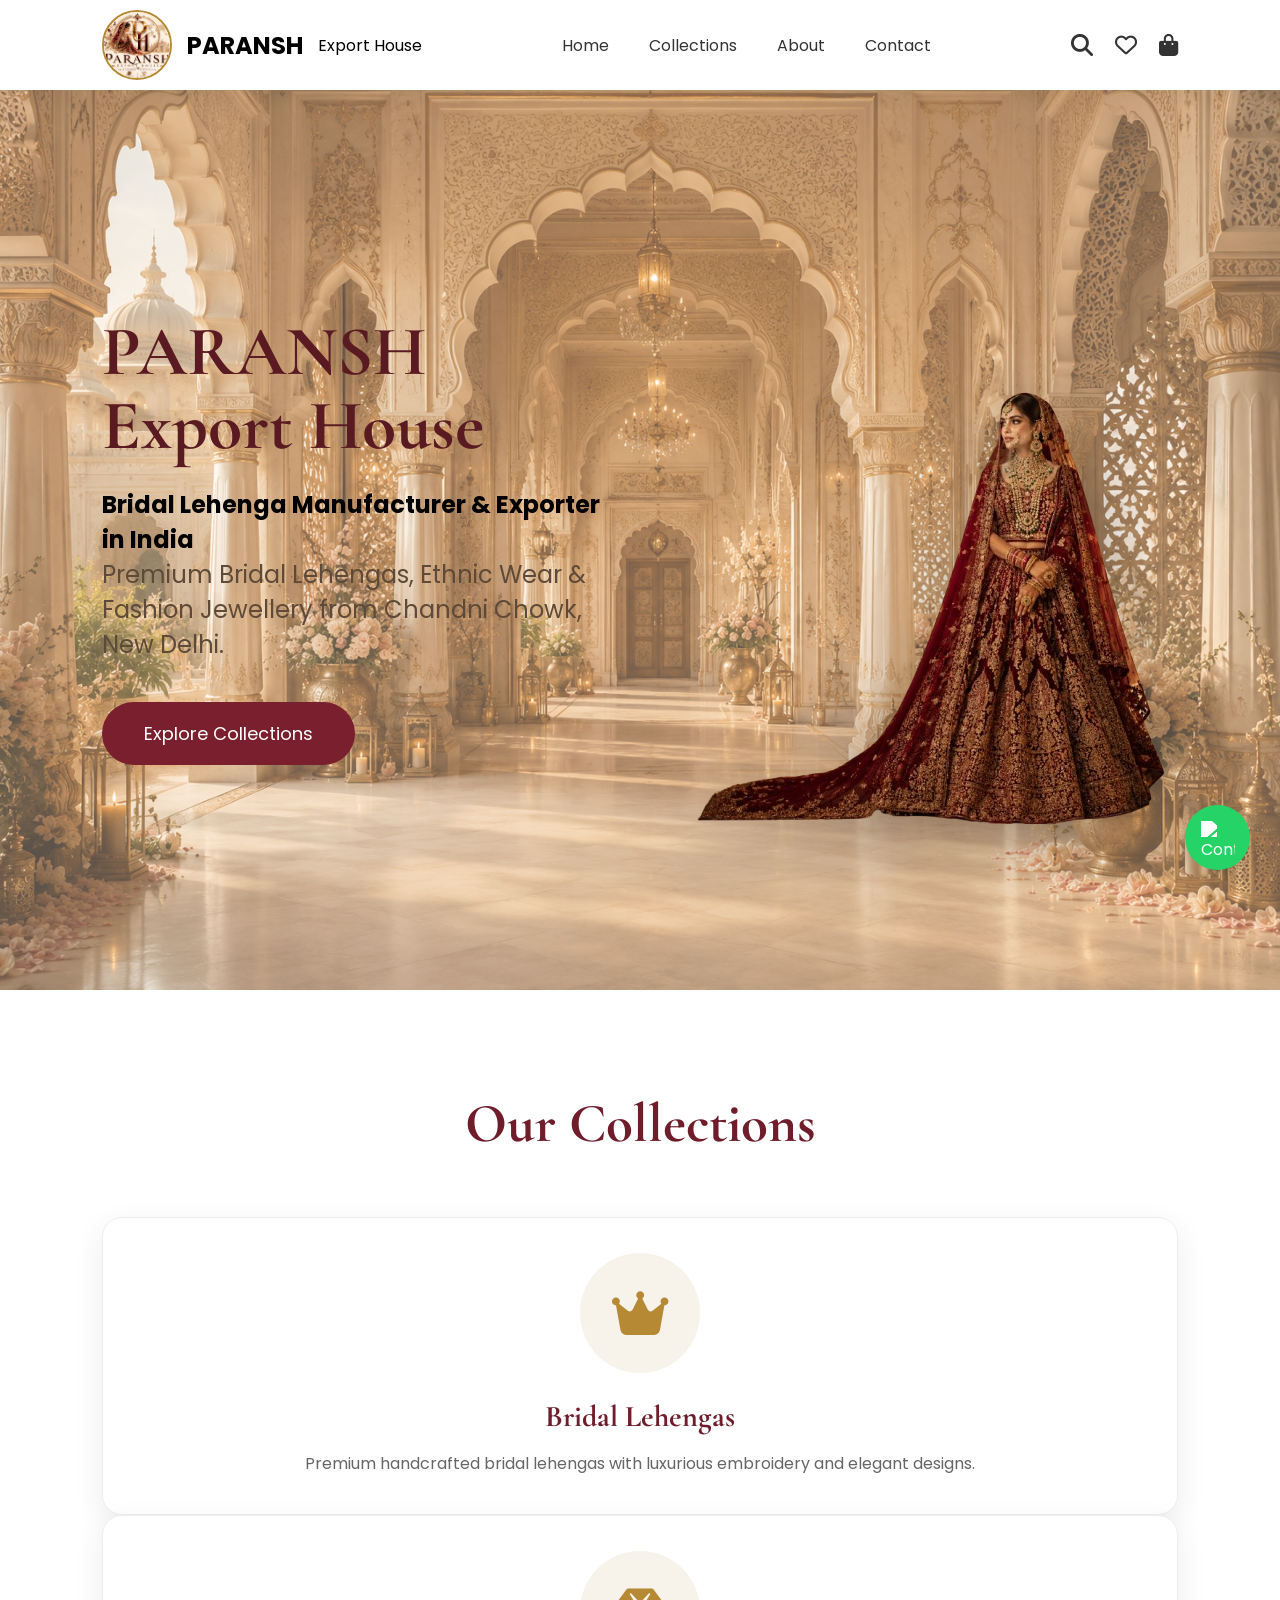
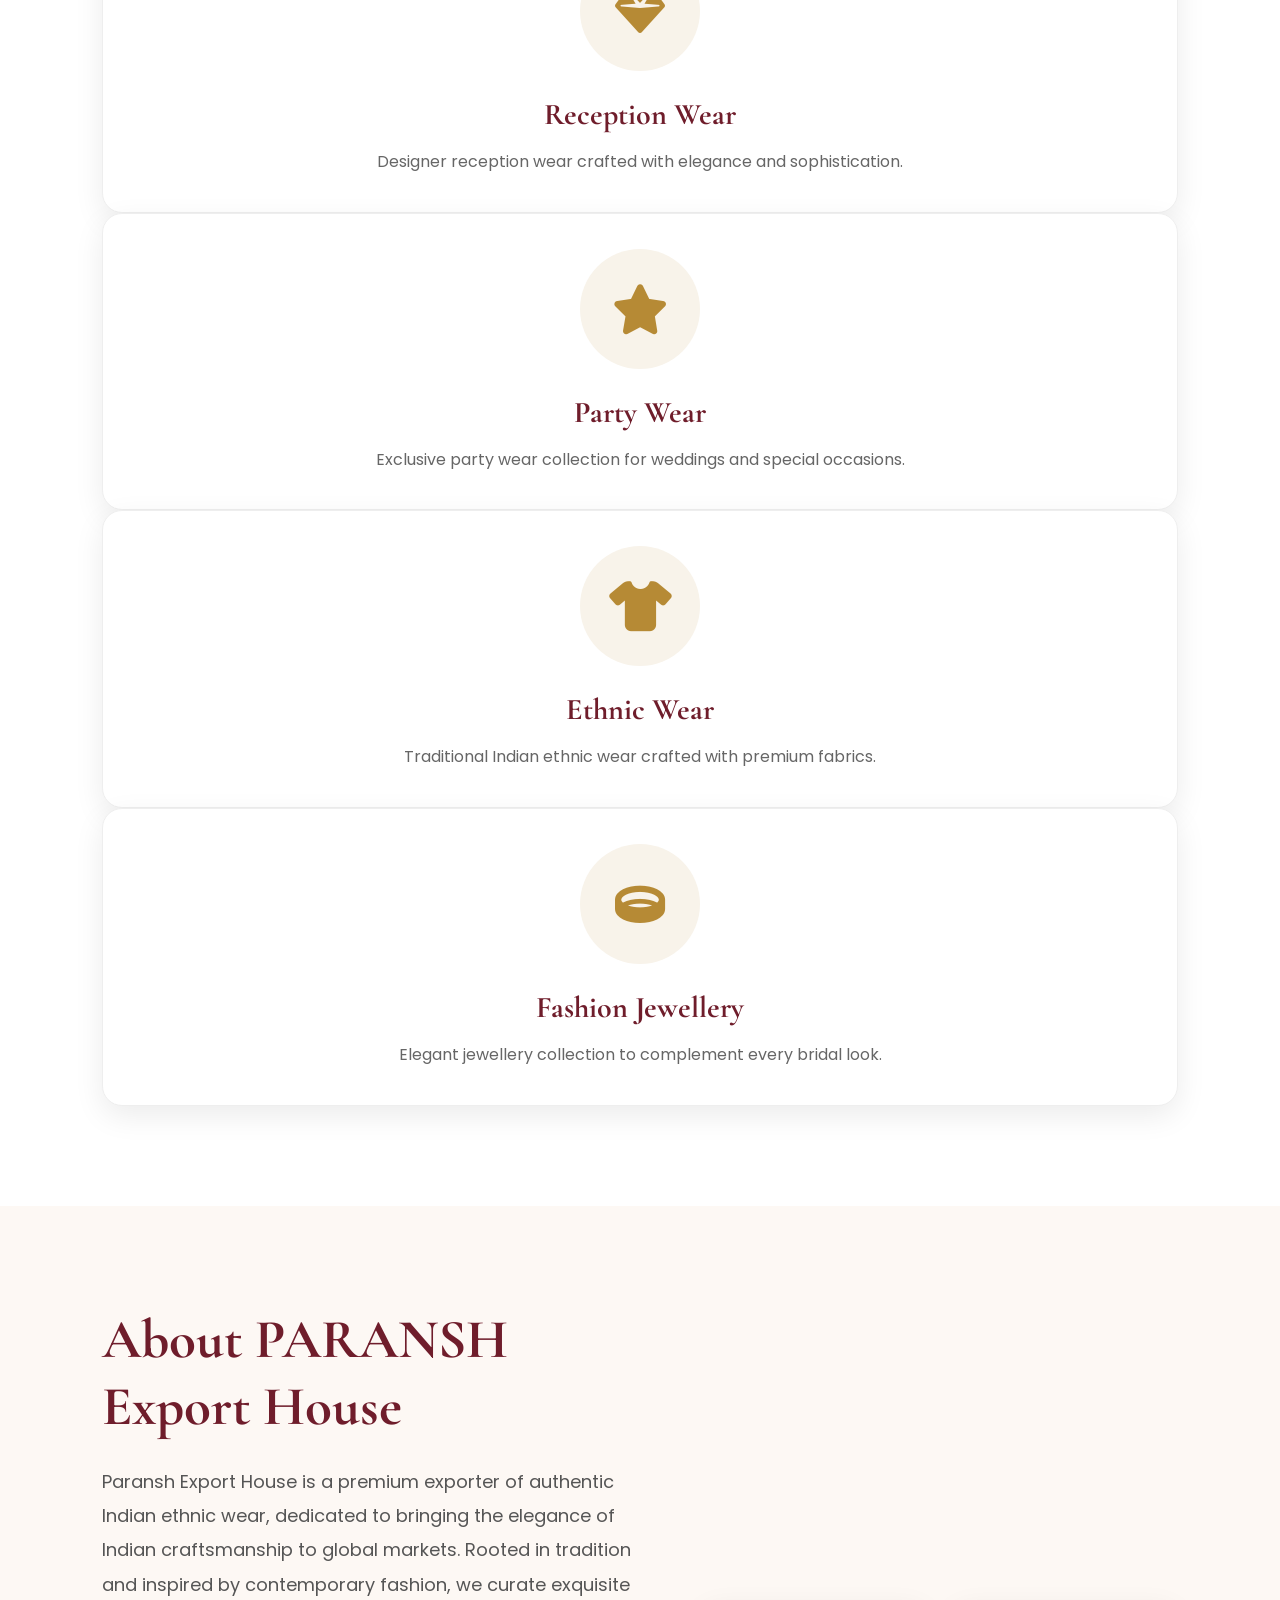
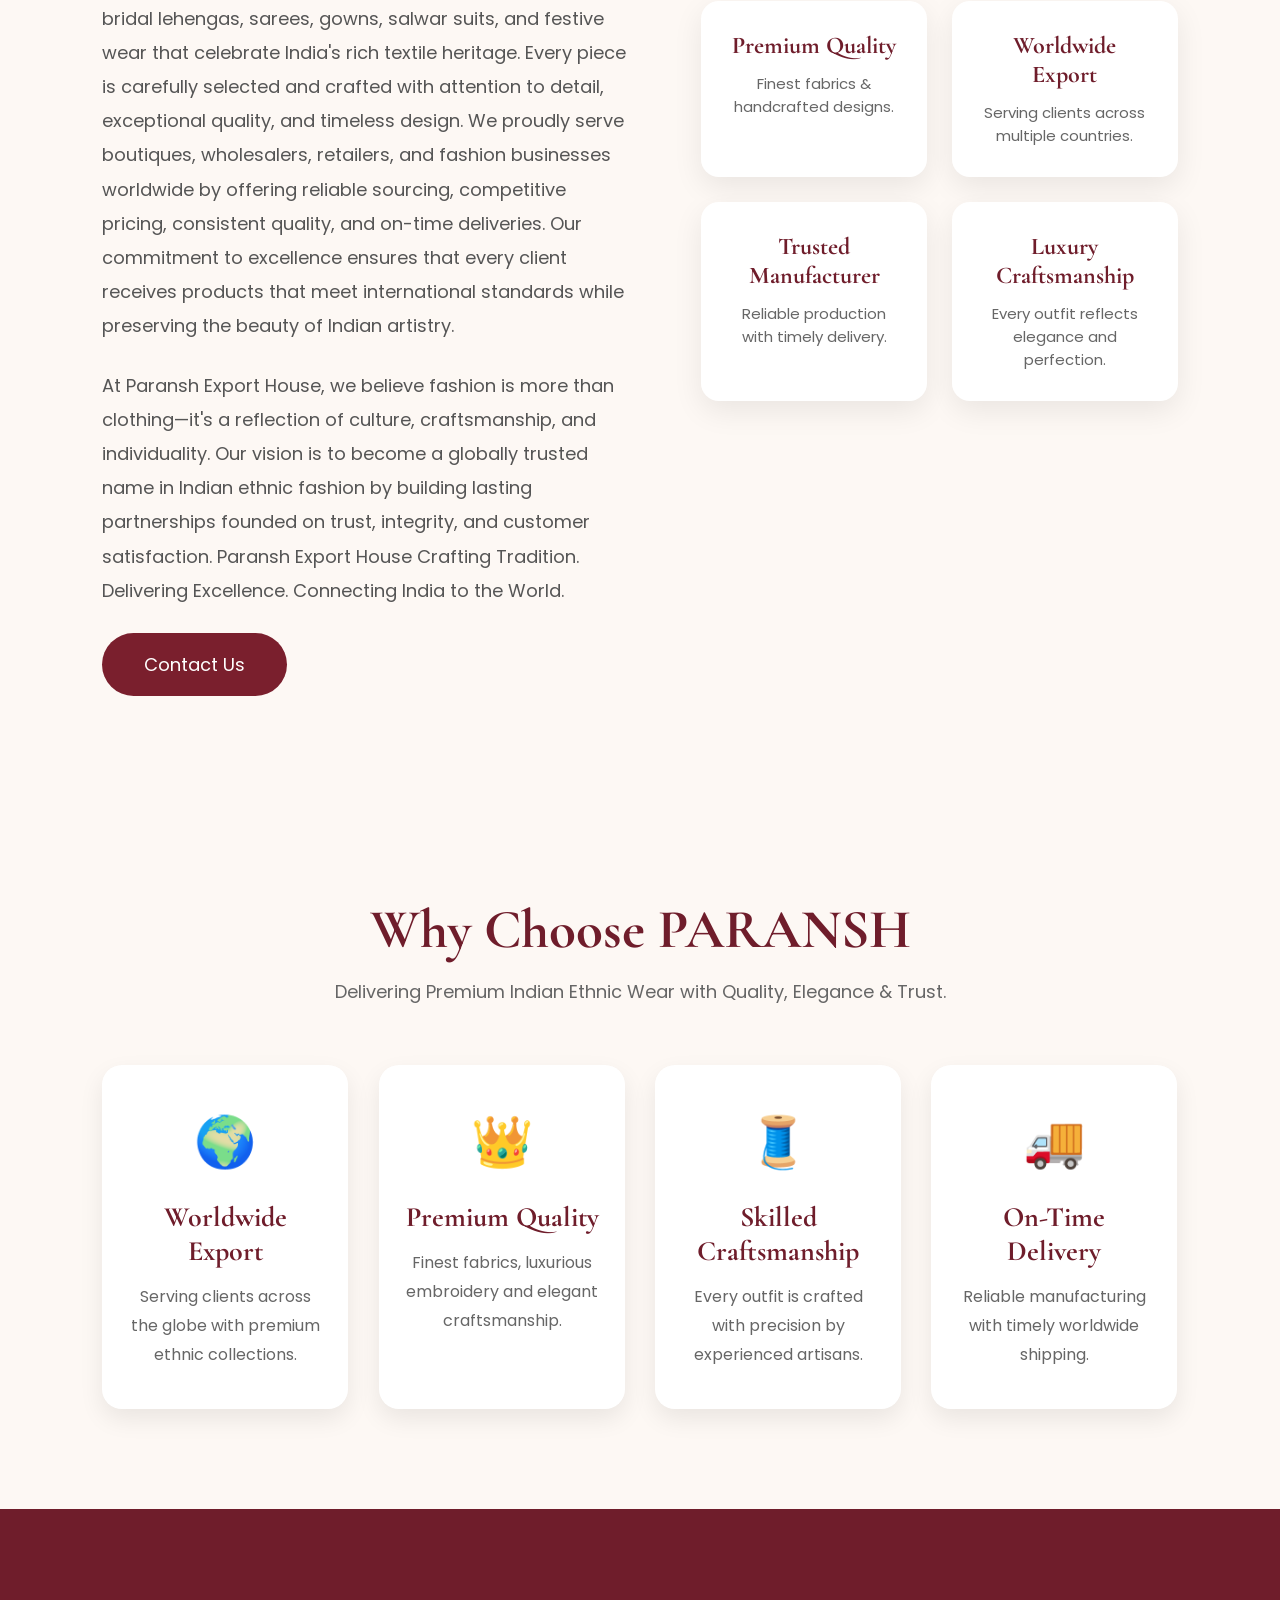
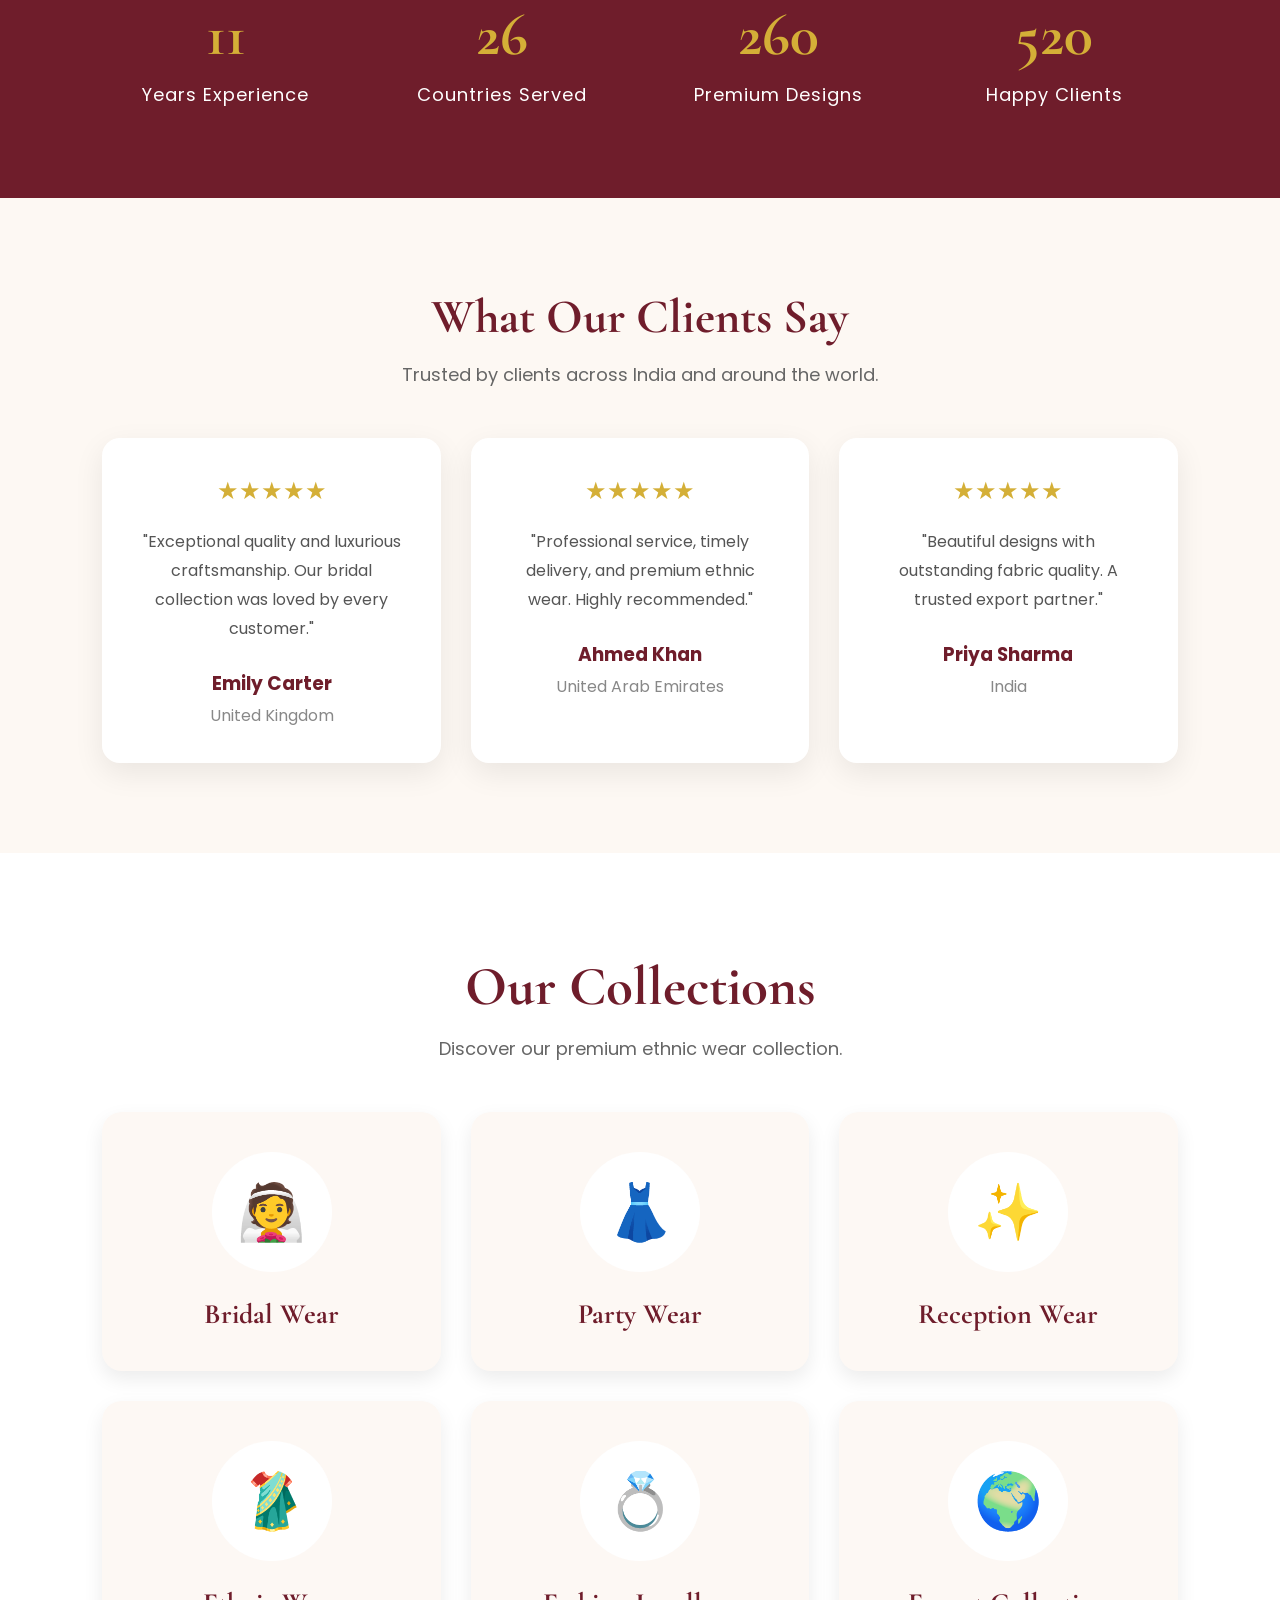
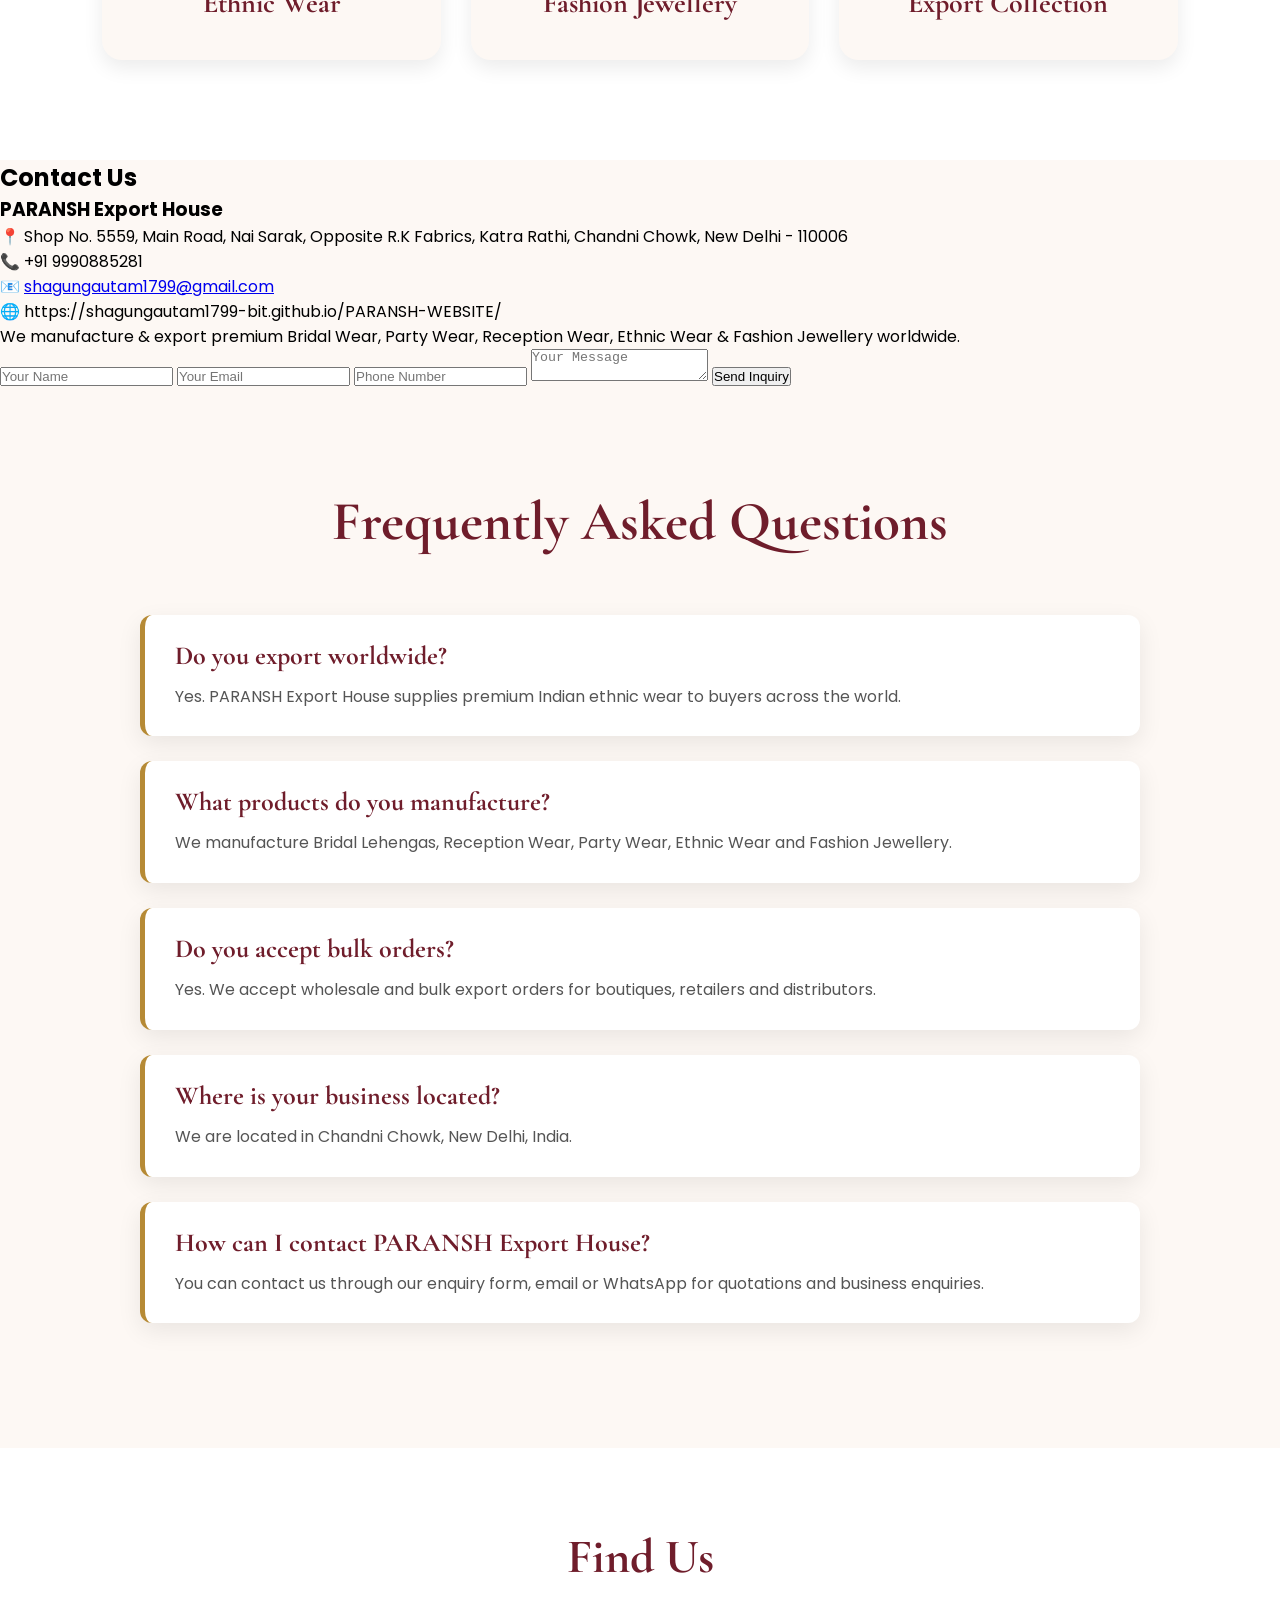
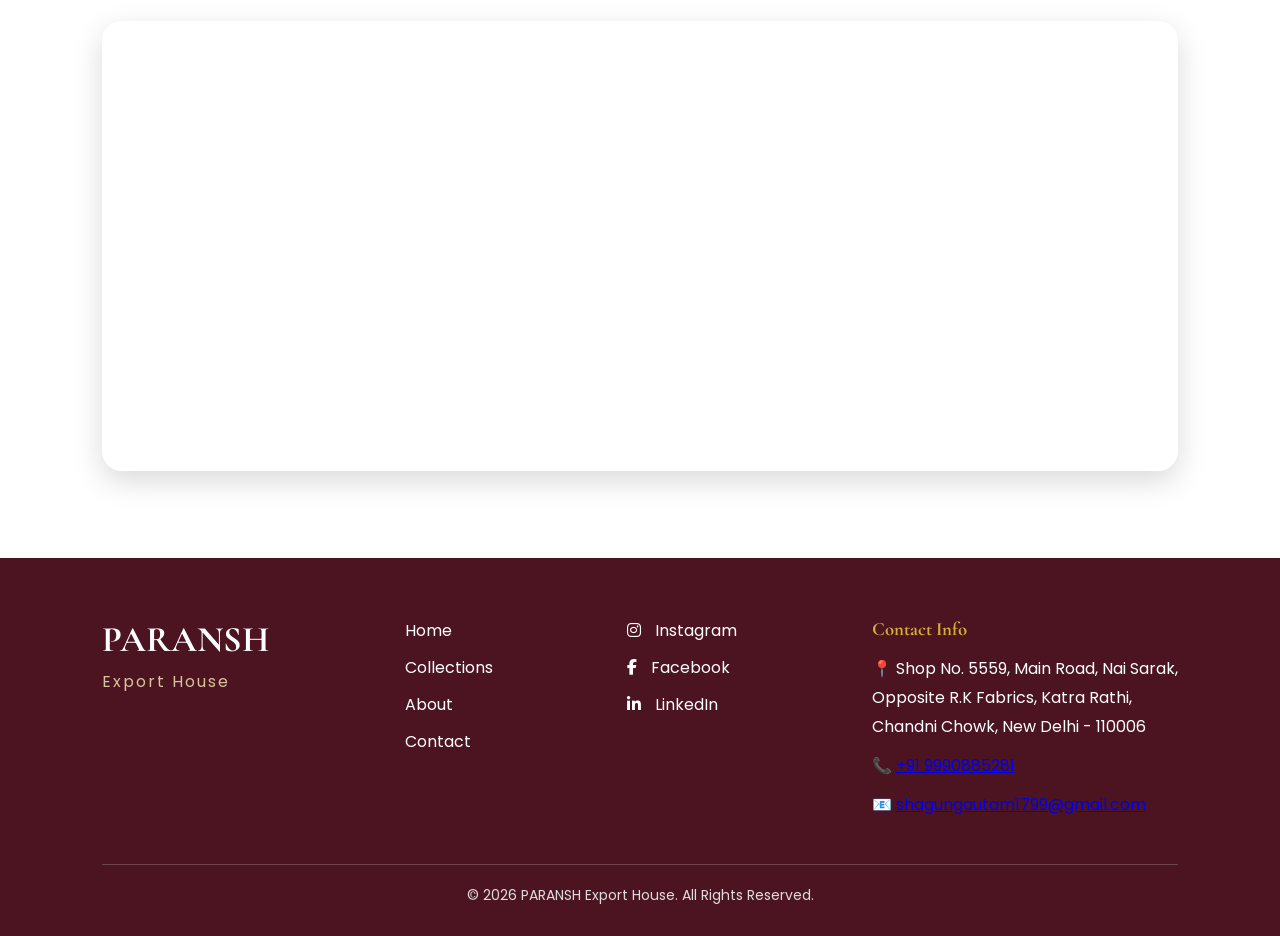
==== index.html @ 74202343 "Added Google Analytics" ====
<!DOCTYPE html>
<html lang="en-IN">
<head>
    <meta charset="UTF-8">
    <meta name="viewport" content="width=device-width, initial-scale=1.0">

    <title>PARANSH EXPORT HOUSE | Bridal Lehenga Manufacturer & Exporter | India</title>

    <meta name="description" content="PARANSH EXPORT HOUSE is a trusted manufacturer and exporter of premium bridal lehengas, ethnic wear, party wear, reception wear and fashion jewellery from Chandni Chowk, New Delhi, India. Worldwide export available.">

    <meta name="keywords" content="Bridal Lehenga Manufacturer, Lehenga Exporter India, Indian Ethnic Wear Exporter, Bridal Wear Manufacturer Delhi, Wedding Lehenga Supplier, Chandni Chowk Lehenga, Fashion Jewellery Exporter, PARANSH EXPORT HOUSE">

    <meta name="author" content="PARANSH Export House">

    <meta name="robots" content="index, follow">

    <meta property="og:title" content="PARANSH Export House">

    <meta property="og:description" content="Premium Indian Ethnic Wear Manufacturer & Exporter">

    <meta property="og:type" content="website">

    <meta property="og:url" content="https://shagungautam1799-bit.github.io/PARANSH-WEBSITE/">

    <meta property="og:image" content="https://shagungautam1799-bit.github.io/PARANSH-WEBSITE/images/logo/logo.jpg">

    <meta name="twitter:card" content="summary_large_image">
    <meta name="twitter:title" content="PARANSH EXPORT HOUSE">
    <meta name="twitter:description" content="Premium Bridal Lehenga Manufacturer & Exporter from India">
    <meta name="twitter:image" content="https://shagungautam1799-bit.github.io/PARANSH-WEBSITE/images/logo/logo.jpg">
    <meta name="theme-color" content="#7A1F2B">

    <link rel="canonical" href="https://shagungautam1799-bit.github.io/PARANSH-WEBSITE/">

    


    <!-- Favicon -->
<link rel="icon" type="image/jpeg" href="https://shagungautam1799-bit.github.io/PARANSH-WEBSITE/images/logo/logo.jpg">
    
    <!-- Google Fonts -->
<link href="https://fonts.googleapis.com/css2?family=Cormorant+Garamond:wght@500;600;700&family=Poppins:wght@300;400;500;600&display=swap" rel="stylesheet">

<!-- Font Awesome -->
<link rel="stylesheet" href="https://cdnjs.cloudflare.com/ajax/libs/font-awesome/6.7.2/css/all.min.css">

<!-- AOS CSS -->
<link rel="stylesheet" href="https://unpkg.com/aos@2.3.4/dist/aos.css">

<!-- CSS -->
<link rel="stylesheet" href="style.css">

<script type="application/ld+json">
{
  "@context":"https://schema.org",
  "@type":"ClothingStore",
  "name":"PARANSH EXPORT HOUSE",
  "url":"https://shagungautam1799-bit.github.io/PARANSH-WEBSITE/",
  "logo":"https://shagungautam1799-bit.github.io/PARANSH-WEBSITE/images/logo/logo.jpg",
  "image":"https://shagungautam1799-bit.github.io/PARANSH-WEBSITE/images/logo/logo.jpg",
  "telephone":"+91-9990885281",
  "email":"shagungautam1799@gmail.com",
  "address":{
      "@type":"PostalAddress",
      "streetAddress":"Shop No. 5559, Main Road, Nai Sarak, Opposite R.K Fabrics, Katra Rathi",
      "addressLocality":"Chandni Chowk",
      "addressRegion":"Delhi",
      "postalCode":"110006",
      "addressCountry":"IN"
  },
  "priceRange":"₹₹₹",
  "currenciesAccepted":"INR",
  "paymentAccepted":"Cash, Bank Transfer",
  "areaServed":"Worldwide",
  "description":"Manufacturer and Exporter of Bridal Lehengas, Reception Wear, Party Wear, Ethnic Wear and Fashion Jewellery.",
  "sameAs":[]
}
<script type="application/ld+json">
{
  "@context":"https://schema.org",
  "@type":"Organization",
  "name":"PARANSH EXPORT HOUSE",
  "url":"https://shagungautam1799-bit.github.io/PARANSH-WEBSITE/",
  "logo":"https://shagungautam1799-bit.github.io/PARANSH-WEBSITE/images/logo/logo.jpg",
  "email":"mailto:shagungautam1799@gmail.com",
  "telephone":"+91-9990885281",
  "address":{
    "@type":"PostalAddress",
    "streetAddress":"Shop No. 5559, Main Road, Nai Sarak, Opposite R.K Fabrics, Katra Rathi",
    "addressLocality":"Chandni Chowk",
    "addressRegion":"Delhi",
    "postalCode":"110006",
    "addressCountry":"IN"
  }
}

<script type="application/ld+json">
{
  "@context":"https://schema.org",
  "@type":"WebSite",
  "name":"PARANSH EXPORT HOUSE",
  "url":"https://shagungautam1799-bit.github.io/PARANSH-WEBSITE/",
  "description":"Manufacturer & Exporter of Premium Bridal Lehengas, Reception Wear, Party Wear, Ethnic Wear and Fashion Jewellery.",
  "inLanguage":"en-IN",
  "publisher":{
    "@type":"Organization",
    "name":"PARANSH EXPORT HOUSE"
  }
}

<!-- Google tag (gtag.js) -->
<script async src="https://www.googletagmanager.com/gtag/js?id=G-JWRS7WYHB8"></script>
<script>
  window.dataLayer = window.dataLayer || [];
  function gtag(){dataLayer.push(arguments);}
  gtag('js', new Date());

  gtag('config', 'G-JWRS7WYHB8');
  
</script>

</head>

<body>

    <!-- ================= NAVBAR ================= -->

    <header>

        <nav class="navbar">

            <div class="logo">
    <img src="images/logo/logo.jpg" alt="PARANSH Export House Logo"

    <div class="logo-text">
        <h2>PARANSH</h2>
        <p>Export House</p>
    </div>
</div>

            <ul class="nav-links">
    <li><a href="#home">Home</a></li>
    <li><a href="#collections">Collections</a></li>
    <li><a href="#about">About</a></li>
    <li><a href="#contact">Contact</a></li>
</ul>

            <div class="nav-icons">
                <i class="fa-solid fa-magnifying-glass"></i>
                <i class="fa-regular fa-heart"></i>
                <i class="fa-solid fa-bag-shopping"></i>
            </div>
            <div class="menu-toggle">&#9776;</div>

        </nav>

    </header>
    <!-- ================= HERO SECTION ================= -->

    <section class="hero" id="home">

        <div class="hero-overlay">

            <div class="hero-left" data-aos="fade-right">

<h1>PARANSH Export House</h1>

<h2>Bridal Lehenga Manufacturer & Exporter in India</h2>

<p>
Premium Bridal Lehengas, Ethnic Wear & Fashion Jewellery from Chandni Chowk, New Delhi.
</p>

<a href="#collections" class="hero-btn">
Explore Collections
</a>

</div>

            <div class="hero-right" data-aos="fade-left">

                <img src="images/bridal/bridal-transparent.png"
                     class="hero-model"
                     alt="Premium Indian Bridal Lehenga by PARANSH Export House"

            </div>

        </div>

    </section>
    <!-- ================= COLLECTIONS ================= -->

<section class="collections" id="collections">

    <h2 data-aos="fade-up">Our Collections</h2>

    <div class="collection-container">

        <div class="collection-card" data-aos="zoom-in">
            <div class="collection-placeholder">
                <i class="fa-solid fa-crown"></i>
            </div>
            <h3>Bridal Lehengas</h3>
            <p>Premium handcrafted bridal lehengas with luxurious embroidery and elegant designs.</p>
        </div>

        <div class="collection-card" data-aos="zoom-in">
            <div class="collection-placeholder">
                <i class="fa-solid fa-gem"></i>
            </div>
            <h3>Reception Wear</h3>
            <p>Designer reception wear crafted with elegance and sophistication.</p>
        </div>

        <div class="collection-card" data-aos="zoom-in">
            <div class="collection-placeholder">
                <i class="fa-solid fa-star"></i>
            </div>
            <h3>Party Wear</h3>
            <p>Exclusive party wear collection for weddings and special occasions.</p>
        </div>

        <div class="collection-card" data-aos="zoom-in">
            <div class="collection-placeholder">
                <i class="fa-solid fa-shirt"></i>
            </div>
            <h3>Ethnic Wear</h3>
            <p>Traditional Indian ethnic wear crafted with premium fabrics.</p>
        </div>

        <div class="collection-card" data-aos="zoom-in">
            <div class="collection-placeholder">
                <i class="fa-solid fa-ring"></i>
            </div>
            <h3>Fashion Jewellery</h3>
            <p>Elegant jewellery collection to complement every bridal look.</p>
        </div>

    </div>

</section>
<!-- ================= ABOUT ================= -->

<section class="about" id="about">

    <div class="about-content">

        <div class="about-left" data-aos="fade-right">

            <h2>About PARANSH Export House</h2>

            <p>
                Paransh Export House is a premium exporter of authentic Indian ethnic wear, dedicated to bringing the elegance of Indian craftsmanship to global markets.
Rooted in tradition and inspired by contemporary fashion, we curate exquisite bridal lehengas, sarees, gowns, salwar suits, and festive wear that celebrate India's rich textile heritage. Every piece is carefully selected and crafted with attention to detail, exceptional quality, and timeless design.
We proudly serve boutiques, wholesalers, retailers, and fashion businesses worldwide by offering reliable sourcing, competitive pricing, consistent quality, and on-time deliveries. Our commitment to excellence ensures that every client receives products that meet international standards while preserving the beauty of Indian artistry.
            </p>

            <p>
                At Paransh Export House, we believe fashion is more than clothing—it's a reflection of culture, craftsmanship, and individuality. Our vision is to become a globally trusted name in Indian ethnic fashion by building lasting partnerships founded on trust, integrity, and customer satisfaction.
Paransh Export House
Crafting Tradition. Delivering Excellence. Connecting India to the World.
            </p>

            <a href="#contact" class="hero-btn">Contact Us</a>

        </div>

        <div class="about-right" data-aos="fade-left">

            <div class="about-box">
                <h3>Premium Quality</h3>
                <p>Finest fabrics & handcrafted designs.</p>
            </div>

            <div class="about-box">
                <h3>Worldwide Export</h3>
                <p>Serving clients across multiple countries.</p>
            </div>

            <div class="about-box">
                <h3>Trusted Manufacturer</h3>
                <p>Reliable production with timely delivery.</p>
            </div>

            <div class="about-box">
                <h3>Luxury Craftsmanship</h3>
                <p>Every outfit reflects elegance and perfection.</p>
            </div>

        </div>

    </div>

</section>
<!-- ================= WHY CHOOSE US ================= -->

<section class="why-choose">

    <h2>Why Choose PARANSH</h2>

    <p class="why-subtitle">
        Delivering Premium Indian Ethnic Wear with Quality, Elegance & Trust.
    </p>

    <div class="why-container">

        <div class="why-card" data-aos="flip-left">
            <div class="why-icon">🌍</div>
            <h3>Worldwide Export</h3>
            <p>Serving clients across the globe with premium ethnic collections.</p>
        </div>

        <div class="why-card" data-aos="flip-left">
            <div class="why-icon">👑</div>
            <h3>Premium Quality</h3>
            <p>Finest fabrics, luxurious embroidery and elegant craftsmanship.</p>
        </div>

        <div class="why-card" data-aos="flip-left">
            <div class="why-icon">🧵</div>
            <h3>Skilled Craftsmanship</h3>
            <p>Every outfit is crafted with precision by experienced artisans.</p>
        </div>

        <div class="why-card" data-aos="flip-left">
            <div class="why-icon">🚚</div>
            <h3>On-Time Delivery</h3>
            <p>Reliable manufacturing with timely worldwide shipping.</p>
        </div>

    </div>

</section>
<!-- ================= STATISTICS ================= -->

<section class="stats">

    <div class="stats-container">

        <div class="stat-box" data-aos="fade-up">
            <h2 class="counter" data-target="20">0</h2>
            <p>Years Experience</p>
        </div>

        <div class="stat-box" data-aos="fade-up">
            <h2 class="counter" data-target="50">0</h2>
            <p>Countries Served</p>
        </div>

        <div class="stat-box" data-aos="fade-up">
            <h2 class="counter" data-target="500">0</h2>
            <p>Premium Designs</p>
        </div>

        <div class="stat-box" data-aos="fade-up">
            <h2 class="counter" data-target="1000">0</h2>
            <p>Happy Clients</p>
        </div>

    </div>

</section>
<!-- ================= TESTIMONIALS ================= -->

<section class="testimonials" id="testimonials">

    <h2>What Our Clients Say</h2>

    <p class="testimonial-subtitle">
        Trusted by clients across India and around the world.
    </p>

    <div class="testimonial-container">

        <div class="testimonial-card" data-aos="zoom-in-up">
            <div class="stars">★★★★★</div>
            <p>
                "Exceptional quality and luxurious craftsmanship. Our bridal collection was loved by every customer."
            </p>
            <h3>Emily Carter</h3>
            <span>United Kingdom</span>
        </div>

        <div class="testimonial-card" data-aos="zoom-in-up">
            <div class="stars">★★★★★</div>
            <p>
                "Professional service, timely delivery, and premium ethnic wear. Highly recommended."
            </p>
            <h3>Ahmed Khan</h3>
            <span>United Arab Emirates</span>
        </div>

        <div class="testimonial-card" data-aos="zoom-in-up">
            <div class="stars">★★★★★</div>
            <p>
                "Beautiful designs with outstanding fabric quality. A trusted export partner."
            </p>
            <h3>Priya Sharma</h3>
            <span>India</span>
        </div>

    </div>

</section>
<!-- ================= PRODUCT GALLERY ================= -->

<section class="gallery" id="gallery">

    <h2>Our Collections</h2>

    <p class="gallery-subtitle">
        Discover our premium ethnic wear collection.
    </p>

    <div class="gallery-container">

        <div class="gallery-card" data-aos="zoom-in">
            <div class="gallery-image">👰</div>
            <h3>Bridal Wear</h3>
        </div>

        <div class="gallery-card" data-aos="zoom-in">
            <div class="gallery-image">👗</div>
            <h3>Party Wear</h3>
        </div>

        <div class="gallery-card" data-aos="zoom-in">
            <div class="gallery-image">✨</div>
            <h3>Reception Wear</h3>
        </div>

        <div class="gallery-card" data-aos="zoom-in">
            <div class="gallery-image">🥻</div>
            <h3>Ethnic Wear</h3>
        </div>

        <div class="gallery-card" data-aos="zoom-in">
            <div class="gallery-image">💍</div>
            <h3>Fashion Jewellery</h3>
        </div>

        <div class="gallery-card" data-aos="zoom-in">
            <div class="gallery-image">🌍</div>
            <h3>Export Collection</h3>
        </div>

    </div>

</section>
<!-- ================= CONTACT ================= -->

<section class="contact" id="contact">

    <h2>Contact Us</h2>

    <div class="contact-container">

        <!-- Left Side -->
        <div class="contact-info" data-aos="fade-right">

            <h3>PARANSH Export House</h3>

            <p>📍 Shop No. 5559, Main Road, Nai Sarak, Opposite R.K Fabrics, Katra Rathi, Chandni Chowk, New Delhi - 110006</p>

            <p>📞 +91 9990885281</p>

            <p>📧
            <a href="mailto:shagungautam1799@gmail.com">
            shagungautam1799@gmail.com
            </a>
            </p>

            <p>🌐 https://shagungautam1799-bit.github.io/PARANSH-WEBSITE/</p>

            <p>
                We manufacture & export premium Bridal Wear,
                Party Wear, Reception Wear, Ethnic Wear &
                Fashion Jewellery worldwide.
            </p>

        </div>

        <!-- Right Side -->
        <div class="contact-form" data-aos="fade-left">

            <form action="https://formsubmit.co/shagungautam1799@gmail.com" method="POST">

    <input type="hidden" name="_subject" value="New Inquiry from PARANSH Website">

    <input type="hidden" name="_captcha" value="false">

    <input type="hidden" name="_template" value="table">

    <input type="text" name="Name" placeholder="Your Name" required>

    <input type="email" name="Email" placeholder="Your Email" required>

    <input type="text" name="Phone" placeholder="Phone Number" required>

    <textarea name="Message" placeholder="Your Message" required></textarea>

    <button type="submit">
        Send Inquiry
    </button>

</form>

        </div>

    </div>

</section>

<!-- ================= FAQ ================= -->

<section class="faq" id="faq">

    <h2>Frequently Asked Questions</h2>

    <div class="faq-container">

        <div class="faq-item">
            <h3>Do you export worldwide?</h3>
            <p>Yes. PARANSH Export House supplies premium Indian ethnic wear to buyers across the world.</p>
        </div>

        <div class="faq-item">
            <h3>What products do you manufacture?</h3>
            <p>We manufacture Bridal Lehengas, Reception Wear, Party Wear, Ethnic Wear and Fashion Jewellery.</p>
        </div>

        <div class="faq-item">
            <h3>Do you accept bulk orders?</h3>
            <p>Yes. We accept wholesale and bulk export orders for boutiques, retailers and distributors.</p>
        </div>

        <div class="faq-item">
            <h3>Where is your business located?</h3>
            <p>We are located in Chandni Chowk, New Delhi, India.</p>
        </div>

        <div class="faq-item">
            <h3>How can I contact PARANSH Export House?</h3>
            <p>You can contact us through our enquiry form, email or WhatsApp for quotations and business enquiries.</p>
        </div>

    </div>

</section>
<!-- ================= GOOGLE MAP ================= -->

<section class="map-section">

    <h2>Find Us</h2>

    <iframe
        src="https://www.google.com/maps?q=Shop%20No.%205559,%20Main%20Road,%20Nai%20Sarak,%20Opposite%20R.K%20Fabrics,%20Katra%20Rathi,%20Chandni%20Chowk,%20New%20Delhi%20110006&output=embed"
        width="100%"
        height="450"
        style="border:0;"
        allowfullscreen=""
        loading="lazy">
    </iframe>

</section>
<!-- ================= FOOTER ================= -->

<footer class="footer">

    <div class="footer-content">

        <div class="footer-logo">
            <h2>PARANSH</h2>
            <p>Export House</p>
        </div>

        <div class="footer-links">
            <a href="#home">Home</a>
            <a href="#collections">Collections</a>
            <a href="#about">About</a>
            <a href="#contact">Contact</a>
        </div>

        <div class="footer-social">
            <a href="#"><i class="fab fa-instagram"></i> Instagram</a>
            <a href="#"><i class="fab fa-facebook-f"></i> Facebook</a>
            <a href="#"><i class="fab fa-linkedin-in"></i> LinkedIn</a>
        </div>

        <div class="footer-contact">
            <h3>Contact Info</h3>

            <p>
                📍 Shop No. 5559, Main Road, Nai Sarak,<br>
                Opposite R.K Fabrics, Katra Rathi,<br>
                Chandni Chowk, New Delhi - 110006
            </p>

            <p>📞 <a href="tel:+919990885281">+91 9990885281</a></p>

            <p>📧 <a href="mailto:shagungautam1799@gmail.com">shagungautam1799@gmail.com</a></p>
        </div>

    </div>

    <hr>

    <p class="copyright">
        © 2026 PARANSH Export House. All Rights Reserved.
    </p>

</footer>
<!-- ================= WHATSAPP ================= -->

<a href="https://wa.me/919990885281" class="whatsapp-float" target="_blank">
<img src="https://cdn.jsdelivr.net/gh/simple-icons/simple-icons/icons/whatsapp.svg" alt="Contact PARANSH Export House on WhatsApp"
</a>

<!-- Back To Top Button -->
<button id="backToTop">
    <i class="fa-solid fa-arrow-up"></i>
</button>

<!-- AOS JS -->
<script src="https://unpkg.com/aos@2.3.4/dist/aos.js"></script>

<script>
AOS.init({
    duration:1000,
    once:true
});
</script>

<script src="script.js"></script>

</body>
</html>
---- style.css ----
/* =========================
   RESET
========================= */

*{
    margin:0;
    padding:0;
    box-sizing:border-box;
}
html{
    scroll-behavior: smooth;
}
body{
    background:#fdf8f4;
    font-family:'Poppins',sans-serif;
}

/* =========================
   NAVBAR
========================= */

.navbar{

    width:100%;
    height:90px;

    padding:0 8%;

    display:flex;
    justify-content:space-between;
    align-items:center;

    background:white;

    position:sticky;
    top:0;
    z-index:1000;

    box-shadow:0 5px 20px rgba(0,0,0,.05);

}

.logo{
    display:flex;
    align-items:center;
    gap:15px;
}

.logo img{
    width:70px;
    height:70px;
    border-radius:50%;
    object-fit:cover;
    border:2px solid #b68a35;
}

.logo-text h2{
    margin:0;
    font-size:34px;
    font-family:'Cormorant Garamond', serif;
    color:#6f1d2b;
    letter-spacing:2px;
}

.logo-text p{
    margin:0;
    font-size:14px;
    letter-spacing:4px;
    color:#8a6b32;
    text-transform:uppercase;
}
.nav-links{

    display:flex;
    gap:40px;

    list-style:none;

}

.nav-links a{

    text-decoration:none;

    color:#333;

    font-size:16px;

    transition:.3s;

}

.nav-links a:hover{

    color:#b68a35;

}

.nav-icons{

    display:flex;
    gap:22px;

    font-size:22px;

    cursor:pointer;

}
/* ===========================
   HERO SECTION
=========================== */

.hero{
    position: relative;
    min-height: 100vh;

    background: url("images/banners/hero-banner.jpg") center center/cover no-repeat;

    overflow: hidden;
}

.hero::before{
    content:"";
    position:absolute;
    inset:0;
    background:rgba(255,248,240,.30);
}

.hero-overlay{

    position:relative;
    z-index:2;

    max-width:1400px;
    margin:auto;

    min-height:100vh;

    display:flex;
    justify-content:space-between;
    align-items:center;

    padding:60px 8%;
}

.hero-left{
    width:48%;
}

.hero-left h1{

    font-family:'Cormorant Garamond',serif;

    font-size:70px;

    line-height:1.05;

    color:#5a1a22;

    margin-bottom:25px;
}

.hero-left p{

    font-size:24px;

    color:#5d4a39;

    margin-bottom:40px;

    max-width:500px;
}

.hero-btn{

    display:inline-block;

    padding:18px 42px;

    background:#7a1f2d;

    color:white;

    text-decoration:none;

    border-radius:50px;

    font-size:18px;

    transition:.4s;
}

.hero-btn:hover{

    background:#4f0f18;

    transform:translateY(-4px);
}

.hero-right{

    width:50%;

    display:flex;

    justify-content:flex-end;

    align-items:flex-end;
}

.hero-model{
    width: 780px;
    max-width: none;
    transform: translate(40px, 60px);
    filter: drop-shadow(0 20px 40px rgba(0,0,0,.35));
}

/* ===========================
   MOBILE
=========================== */

@media(max-width:991px){

.hero-overlay{

    flex-direction:column;

    text-align:center;

    padding:120px 30px 60px;
}

.hero-left,
.hero-right{

    width:100%;
}

.hero-left h1{

    font-size:50px;
}

.hero-left p{

    font-size:20px;

    margin:auto auto 30px;
}

.hero-right{

    justify-content:center;

    margin-top:40px;
}

.hero-model{

    width:380px;
}

}
/* ===========================
   COLLECTIONS
=========================== */

.collections{

    padding:100px 8%;
    background:#fff;
}

.collections h2{

    text-align:center;
    font-size:55px;
    font-family:'Cormorant Garamond',serif;
    color:#6f1d2b;
    margin-bottom:60px;
}

.collection-container{
    grid-template-columns:repeat(2,1fr);
}

.collection-card{

    background:#fff;
    border-radius:20px;
    padding:35px 25px;
    text-align:center;

    box-shadow:0 10px 30px rgba(0,0,0,.08);

    transition:.4s;

    border:1px solid #eee;

}

.collection-card:hover{

    transform:translateY(-10px);

    border-color:#b68a35;

    box-shadow:0 18px 40px rgba(0,0,0,.15);

}

.collection-placeholder{

    width:120px;
    height:120px;

    margin:auto;

    border-radius:50%;

    background:#f8f3ea;

    display:flex;
    justify-content:center;
    align-items:center;

    margin-bottom:25px;

}

.collection-placeholder i{

    font-size:50px;
    color:#b68a35;

}

.collection-card h3{

    font-size:30px;

    color:#6f1d2b;

    margin-bottom:15px;

    font-family:'Cormorant Garamond',serif;

}

.collection-card p{

    color:#666;

    line-height:1.8;

}
/* ===========================
   ABOUT
=========================== */

.about{

    padding:100px 8%;
    background:#fdf8f4;

}

.about-content{

    display:flex;
    justify-content:space-between;
    align-items:center;
    gap:70px;

}

.about-left{

    width:50%;

}

.about-left h2{

    font-size:55px;
    color:#6f1d2b;
    margin-bottom:25px;
    font-family:'Cormorant Garamond',serif;

}

.about-left p{

    font-size:18px;
    line-height:1.9;
    color:#555;
    margin-bottom:25px;

}

.about-right{

    width:45%;
    display:grid;
    grid-template-columns:repeat(2,1fr);
    gap:25px;

}

.about-box{

    background:white;
    padding:30px;
    border-radius:18px;
    text-align:center;
    box-shadow:0 10px 30px rgba(0,0,0,.08);
    transition:.4s;

}

.about-box:hover{

    transform:translateY(-8px);

}

.about-box h3{

    color:#6f1d2b;
    margin-bottom:12px;
    font-size:24px;
    font-family:'Cormorant Garamond',serif;

}

.about-box p{

    color:#666;
    font-size:15px;

}
/* ===========================
   FOOTER
=========================== */

.footer{
    background:#4b1420;
    color:#fff;
    padding:60px 8% 30px;
}

.footer-content{
    display:flex;
    justify-content:space-between;
    align-items:flex-start;
    flex-wrap:wrap;
    gap:40px;
}

.footer-logo h2{
    font-family:'Cormorant Garamond',serif;
    font-size:36px;
    margin-bottom:8px;
}

.footer-logo p{
    color:#d8c29d;
    letter-spacing:2px;
}

.footer-links,
.footer-social{
    display:flex;
    flex-direction:column;
    gap:12px;
}

.footer-links a,
.footer-social a{
    color:#fff;
    text-decoration:none;
    transition:.3s;
}

.footer-links a:hover,
.footer-social a:hover{
    color:#d8c29d;
}

.footer hr{
    margin:35px 0 20px;
    border:0;
    border-top:1px solid rgba(255,255,255,.2);
}

.copyright{
    text-align:center;
    color:#ddd;
    font-size:14px;
}
/* ===========================
   WHY CHOOSE US
=========================== */

.why-choose{

    padding:100px 8%;
    background:#fdf8f4;
    text-align:center;

}

.why-choose h2{

    font-size:55px;
    color:#6f1d2b;
    font-family:'Cormorant Garamond',serif;
    margin-bottom:15px;

}

.why-subtitle{

    color:#666;
    font-size:18px;
    margin-bottom:60px;

}

.why-container{

    display:grid;
    grid-template-columns:repeat(4,1fr);
    gap:30px;

}

.why-card{

    background:#fff;
    padding:40px 25px;
    border-radius:20px;
    box-shadow:0 10px 25px rgba(0,0,0,.08);
    transition:.4s;

}

.why-card:hover{

    transform:translateY(-10px);
    box-shadow:0 18px 35px rgba(0,0,0,.15);

}

.why-icon{

    font-size:50px;
    margin-bottom:20px;

}

.why-card h3{

    color:#6f1d2b;
    margin-bottom:15px;
    font-size:28px;
    font-family:'Cormorant Garamond',serif;

}

.why-card p{

    color:#666;
    line-height:1.8;

}
/* ===========================
   STATISTICS
=========================== */

.stats{

    padding:90px 8%;
    background:#6f1d2b;

}

.stats-container{

    display:grid;
    grid-template-columns:repeat(4,1fr);
    gap:30px;

}

.stat-box{

    text-align:center;
    color:white;

}

.stat-box h2{

    font-size:60px;
    font-family:'Cormorant Garamond',serif;
    color:#d4af37;
    margin-bottom:10px;

}

.stat-box p{

    font-size:18px;
    letter-spacing:1px;

}
/* ===========================
   WHATSAPP FLOAT BUTTON
=========================== */

.whatsapp-float{

    position:fixed;

    bottom:30px;
    right:30px;

    width:65px;
    height:65px;

    background:#25D366;

    border-radius:50%;

    display:flex;
    justify-content:center;
    align-items:center;

    box-shadow:0 8px 25px rgba(0,0,0,.25);

    z-index:9999;

    transition:.3s;

}

.whatsapp-float:hover{

    transform:scale(1.12);

}

.whatsapp-float img{

    width:34px;
    height:34px;

    filter:brightness(0) invert(1);

}
/* ===========================
   TESTIMONIALS
=========================== */

.testimonials{

    padding:90px 8%;
    background:#fdf8f3;
    text-align:center;

}

.testimonials h2{

    font-size:48px;
    color:#6f1d2b;
    font-family:'Cormorant Garamond',serif;
    margin-bottom:15px;

}

.testimonial-subtitle{

    color:#666;
    font-size:18px;
    margin-bottom:50px;

}

.testimonial-container{

    display:grid;
    grid-template-columns:repeat(auto-fit,minmax(300px,1fr));
    gap:30px;

}

.testimonial-card{

    background:#fff;
    padding:35px;
    border-radius:18px;
    box-shadow:0 10px 30px rgba(0,0,0,.08);
    transition:.4s;

}

.testimonial-card:hover{

    transform:translateY(-10px);

}

.stars{

    color:#d4af37;
    font-size:24px;
    margin-bottom:20px;

}

.testimonial-card p{

    line-height:1.8;
    color:#555;
    margin-bottom:25px;

}

.testimonial-card h3{

    color:#6f1d2b;
    margin-bottom:5px;

}

.testimonial-card span{

    color:#888;

}
/* ===========================
   PRODUCT GALLERY
=========================== */

.gallery{

    padding:100px 8%;
    background:#fff;

}

.gallery h2{

    text-align:center;
    font-size:55px;
    color:#6f1d2b;
    font-family:'Cormorant Garamond',serif;
    margin-bottom:15px;

}

.gallery-subtitle{

    text-align:center;
    color:#666;
    font-size:18px;
    margin-bottom:50px;

}

.gallery-container{

    display:grid;
    grid-template-columns:repeat(auto-fit,minmax(280px,1fr));
    gap:30px;

}

.gallery-card{

    background:#fdf8f4;
    border-radius:20px;
    padding:40px 20px;
    text-align:center;
    transition:.4s;
    box-shadow:0 8px 20px rgba(0,0,0,.08);

}

.gallery-card:hover{

    transform:translateY(-10px);
    box-shadow:0 18px 35px rgba(0,0,0,.15);

}

.gallery-image{

    width:120px;
    height:120px;

    margin:auto;

    display:flex;
    justify-content:center;
    align-items:center;

    font-size:55px;

    background:#fff;

    border-radius:50%;

    margin-bottom:25px;

}

.gallery-card h3{

    color:#6f1d2b;
    font-size:28px;
    font-family:'Cormorant Garamond',serif;

}
/* ===========================
   RESPONSIVE DESIGN
=========================== */

@media (max-width:991px){

    .navbar{
        flex-direction:column;
        height:auto;
        padding:20px;
    }

    .nav-links{
        flex-direction:column;
        gap:15px;
        margin:20px 0;
    }

    .nav-icons{
        margin-top:15px;
    }

    .about-content,
    .contact-container{
        flex-direction:column;
    }

    .about-left,
    .about-right,
    .contact-info,
    .contact-form{
        width:100%;
    }

    .collection-grid{
        grid-template-columns:repeat(2,1fr);
    }

    .why-container{
        grid-template-columns:repeat(2,1fr);
    }

    .stats-container{
        grid-template-columns:repeat(2,1fr);
    }

}

@media (max-width:768px){

    .collection-grid,
    .gallery-container,
    .why-container,
    .stats-container,
    .testimonial-container{

        grid-template-columns:1fr;

    }

    .hero-left h1{
        font-size:40px;
    }

    .hero-model{
        width:280px;
    }

    .gallery h2,
    .collections h2,
    .about h2,
    .why-choose h2,
    .testimonials h2,
    .contact h2{

        font-size:38px;

    }

}
/* ===========================
   MOBILE NAVBAR
=========================== */

.menu-toggle{
    display:none;
    font-size:32px;
    cursor:pointer;
    color:#6f1d2b;
}

@media(max-width:768px){

    .menu-toggle{
        display:block;
    }

    .nav-links{
        display:none;
        flex-direction:column;
        width:100%;
        text-align:center;
        margin-top:20px;
    }

    .nav-links.active{
        display:flex;
    }

    .nav-icons{
        display:none;
    }

}
.nav-icons i{
    font-size:22px;
    cursor:pointer;
    transition:.3s;
    color:#333;
}

.nav-icons i:hover{
    color:#b68a35;
    transform:scale(1.15);
}

.footer-social i{
    margin-right:10px;
}
/* ===========================
   BACK TO TOP BUTTON
=========================== */

#backToTop{

    position:fixed;

    bottom:110px;
    right:30px;

    width:55px;
    height:55px;

    border:none;
    border-radius:50%;

    background:#6f1d2b;
    color:#fff;

    font-size:20px;

    cursor:pointer;

    display:none;

    z-index:999;

    transition:.3s;

    box-shadow:0 8px 20px rgba(0,0,0,.25);

}

#backToTop:hover{

    background:#b68a35;
    transform:translateY(-5px);

}
/* ===========================
   GOOGLE MAP
=========================== */

.map-section{

    padding:80px 8%;
    background:#fff;

}

.map-section h2{

    text-align:center;
    font-size:48px;
    color:#6f1d2b;
    margin-bottom:35px;
    font-family:'Cormorant Garamond', serif;

}

.map-section iframe{

    border-radius:20px;
    box-shadow:0 10px 30px rgba(0,0,0,.15);

}
.footer-contact h3{

    color:#d4af37;
    margin-bottom:15px;
    font-family:'Cormorant Garamond', serif;

}

.footer-contact p{

    color:#fff;
    line-height:1.8;
    margin-bottom:10px;

}
/* ===========================
   FAQ SECTION
=========================== */

.faq{
    padding:100px 8%;
    background:#fdf8f4;
}

.faq h2{
    text-align:center;
    font-size:55px;
    color:#6f1d2b;
    font-family:'Cormorant Garamond',serif;
    margin-bottom:60px;
}

.faq-container{
    max-width:1000px;
    margin:auto;
}

.faq-item{
    background:#fff;
    border-left:5px solid #b68a35;
    border-radius:12px;
    padding:25px 30px;
    margin-bottom:25px;
    box-shadow:0 8px 25px rgba(0,0,0,.08);
    transition:.3s;
}

.faq-item:hover{
    transform:translateY(-5px);
    box-shadow:0 15px 35px rgba(0,0,0,.12);
}

.faq-item h3{
    color:#6f1d2b;
    font-size:26px;
    margin-bottom:12px;
    font-family:'Cormorant Garamond',serif;
}

.faq-item p{
    color:#555;
    line-height:1.8;
    font-size:16px;
}

@media(max-width:768px){

    .faq h2{
        font-size:38px;
    }

    .faq-item{
        padding:20px;
    }

    .faq-item h3{
        font-size:22px;
    }

}
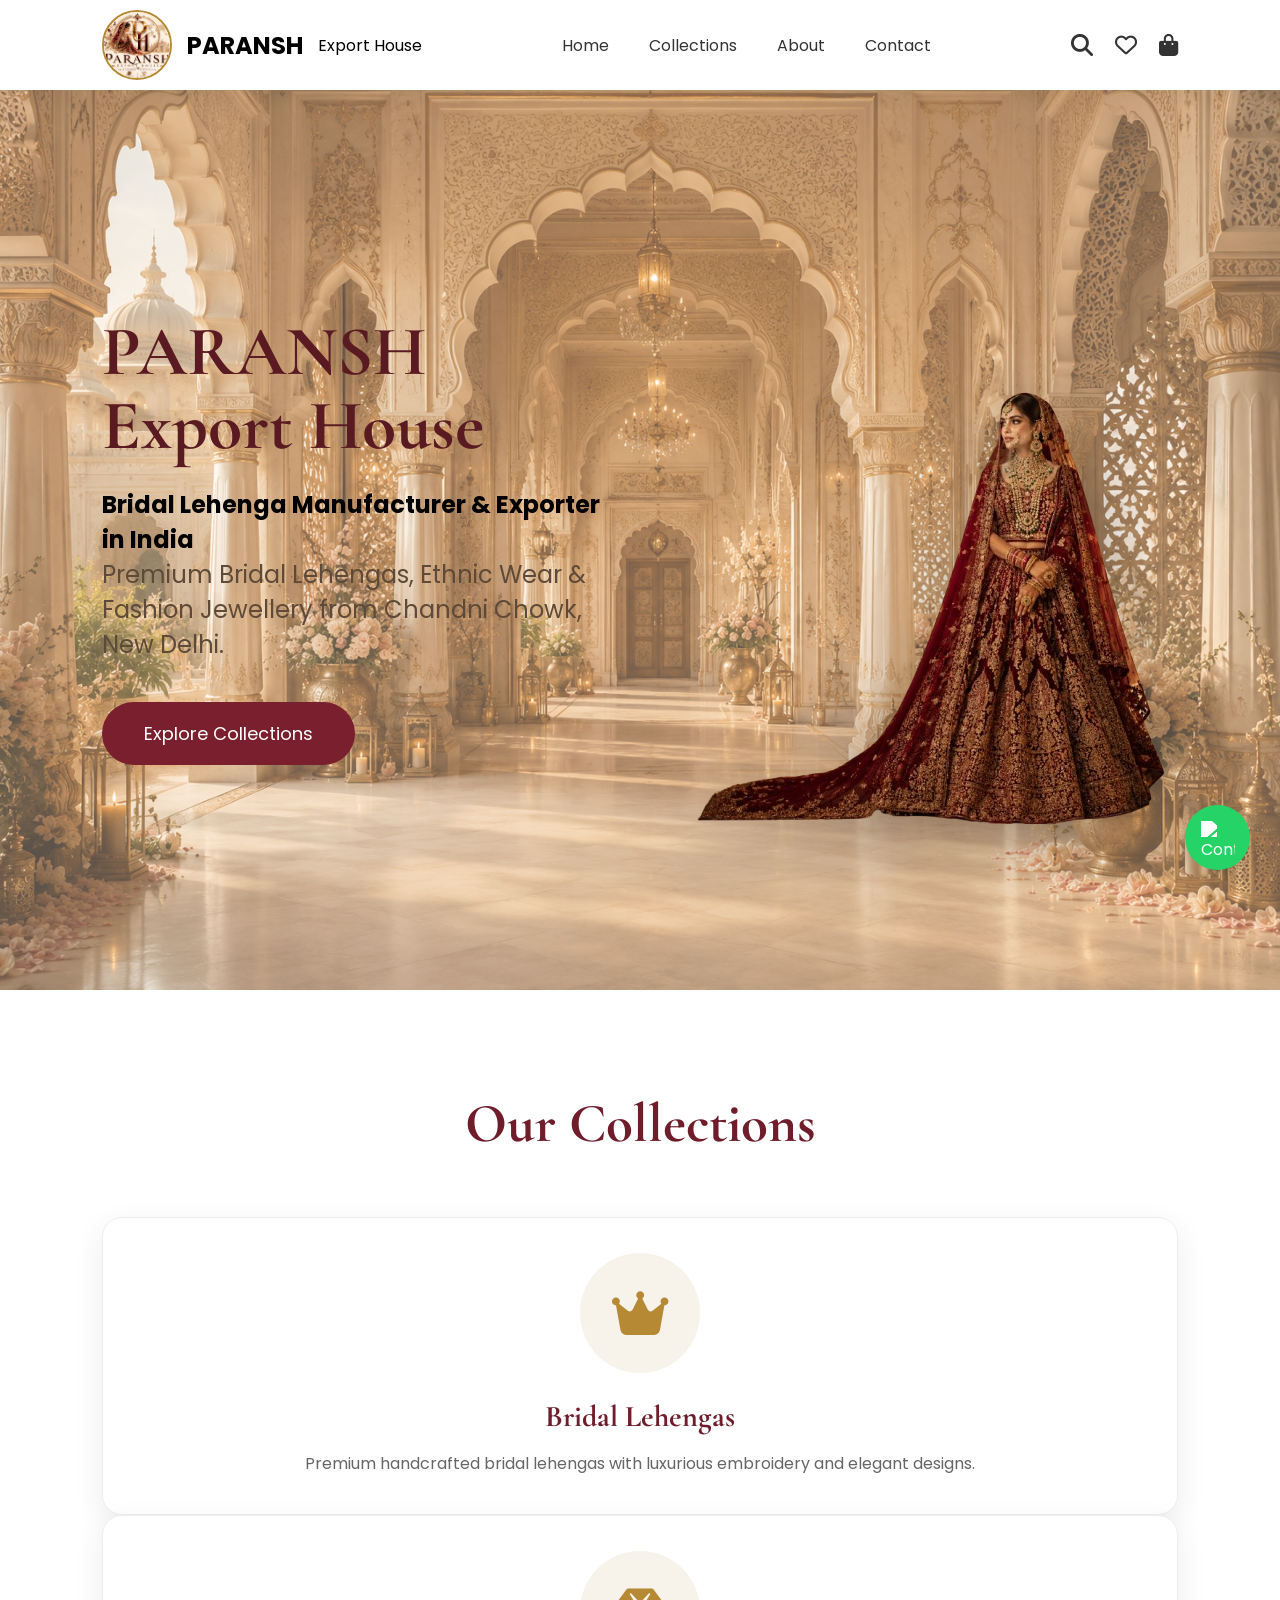
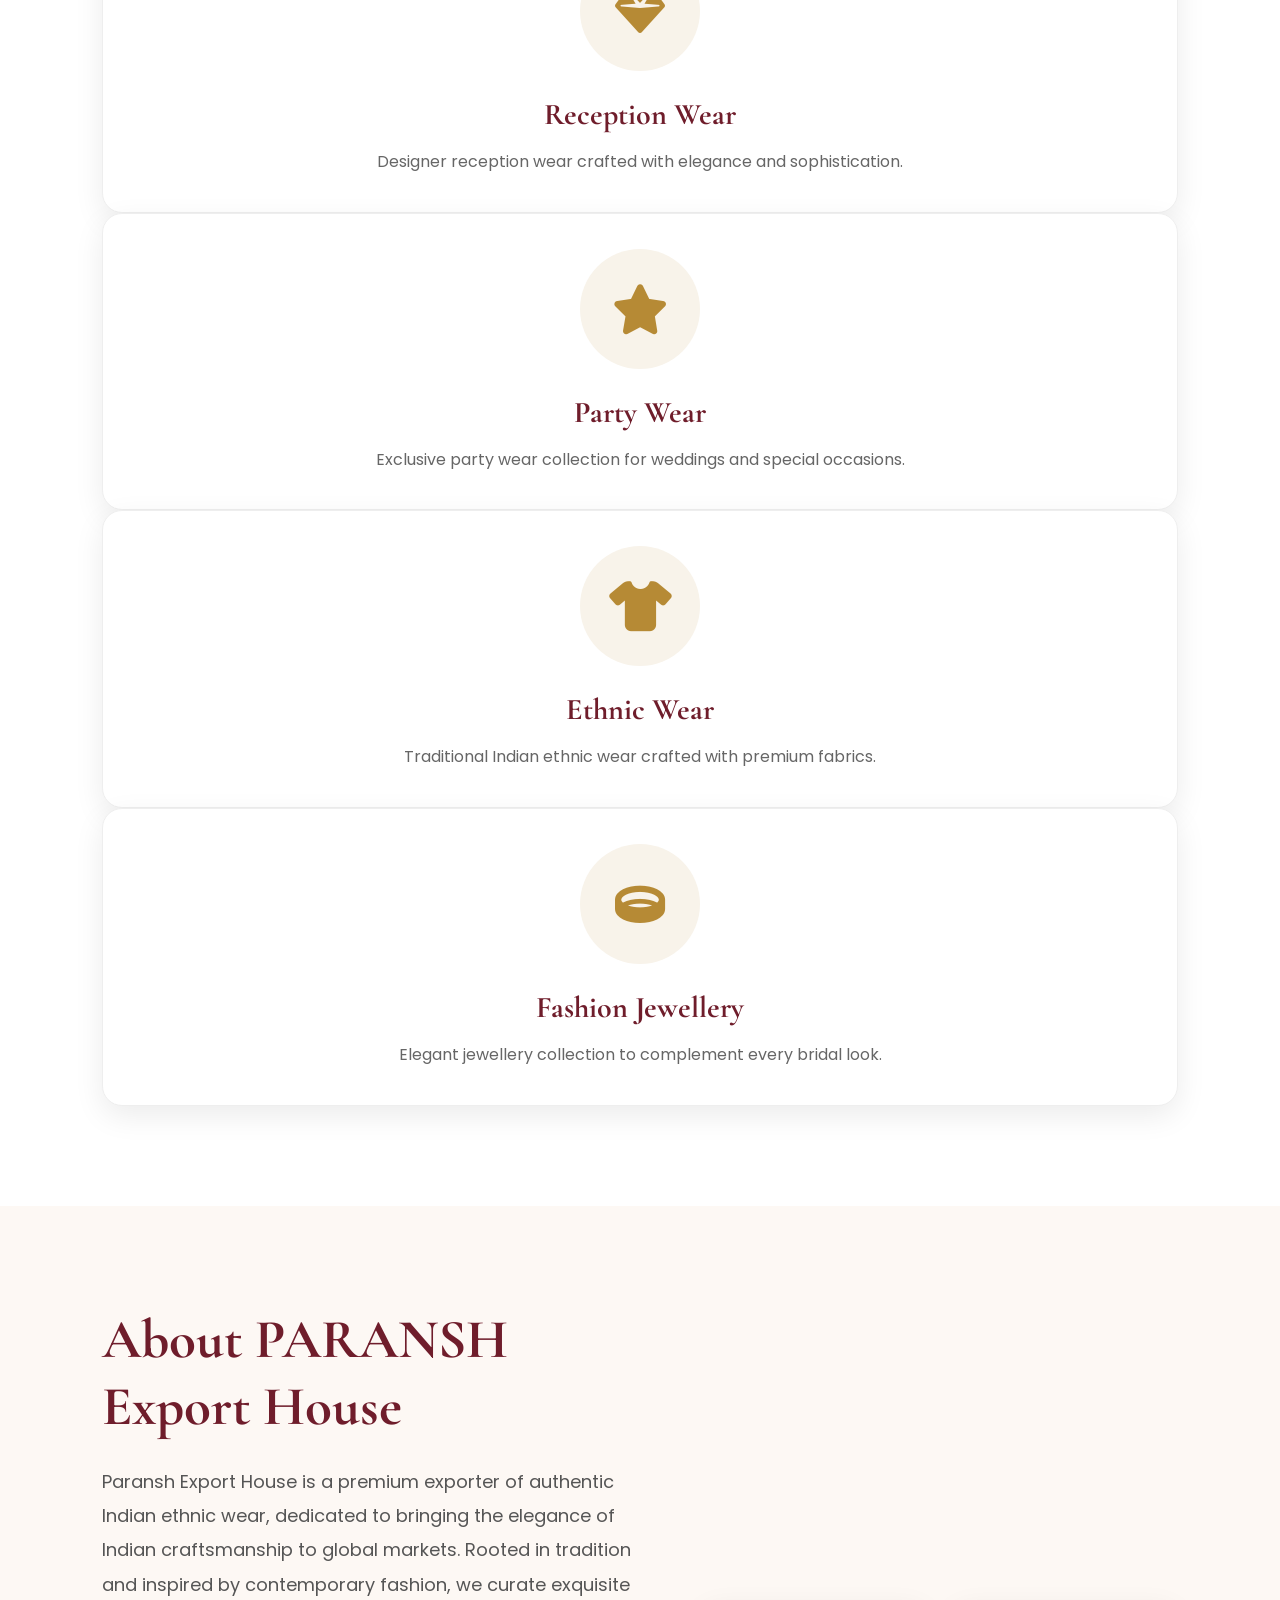
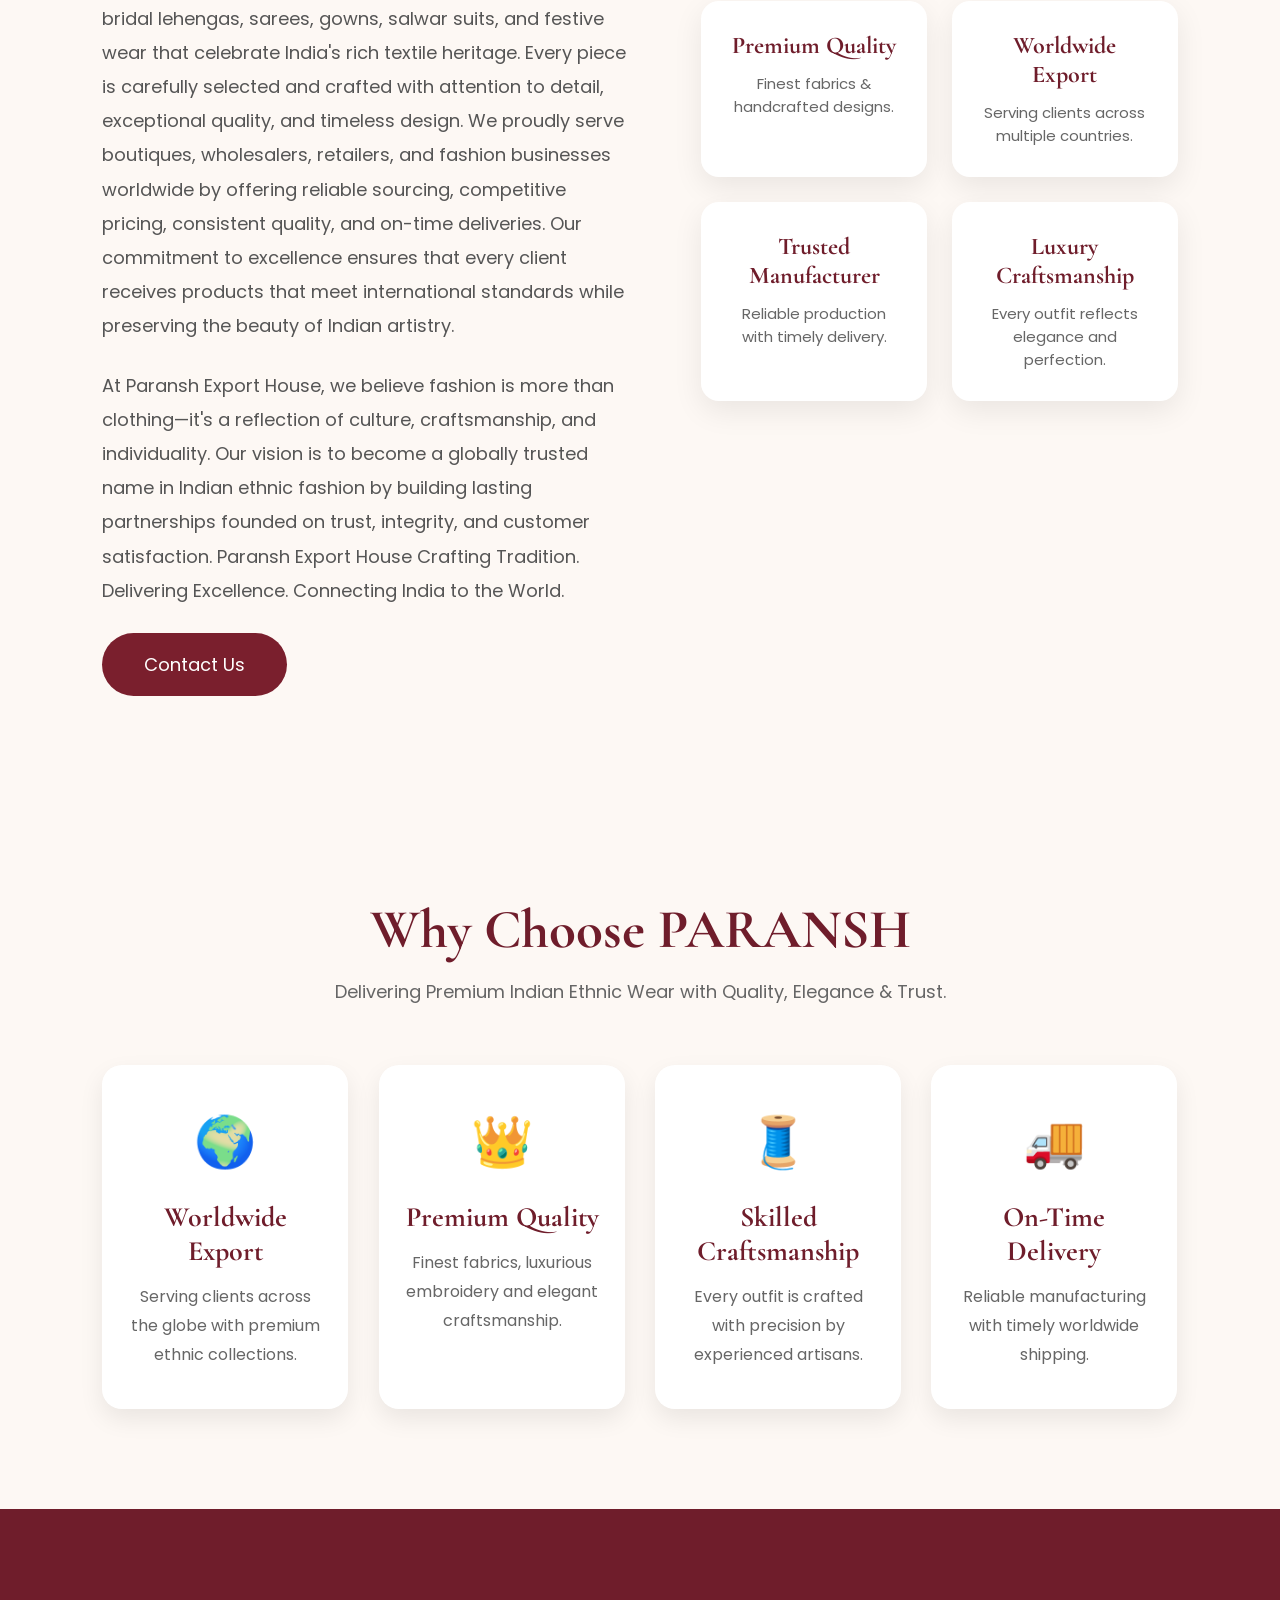
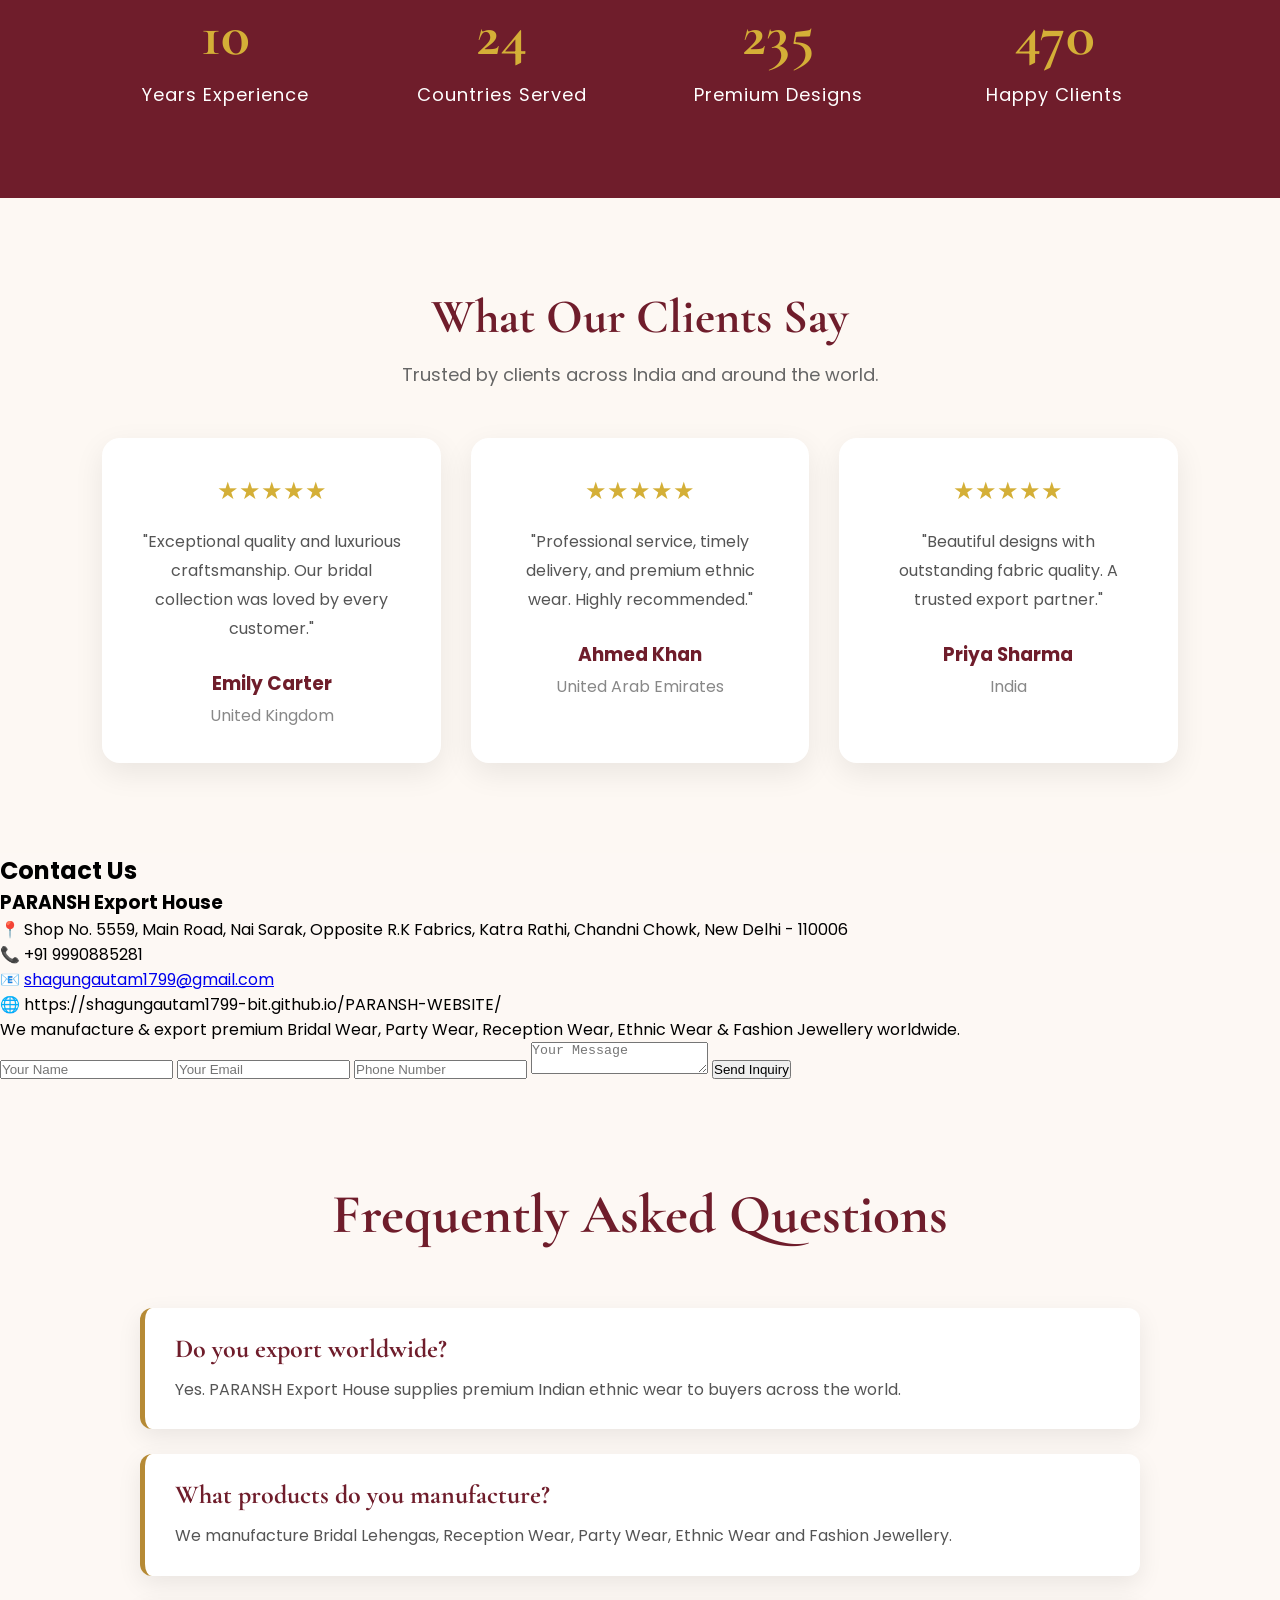
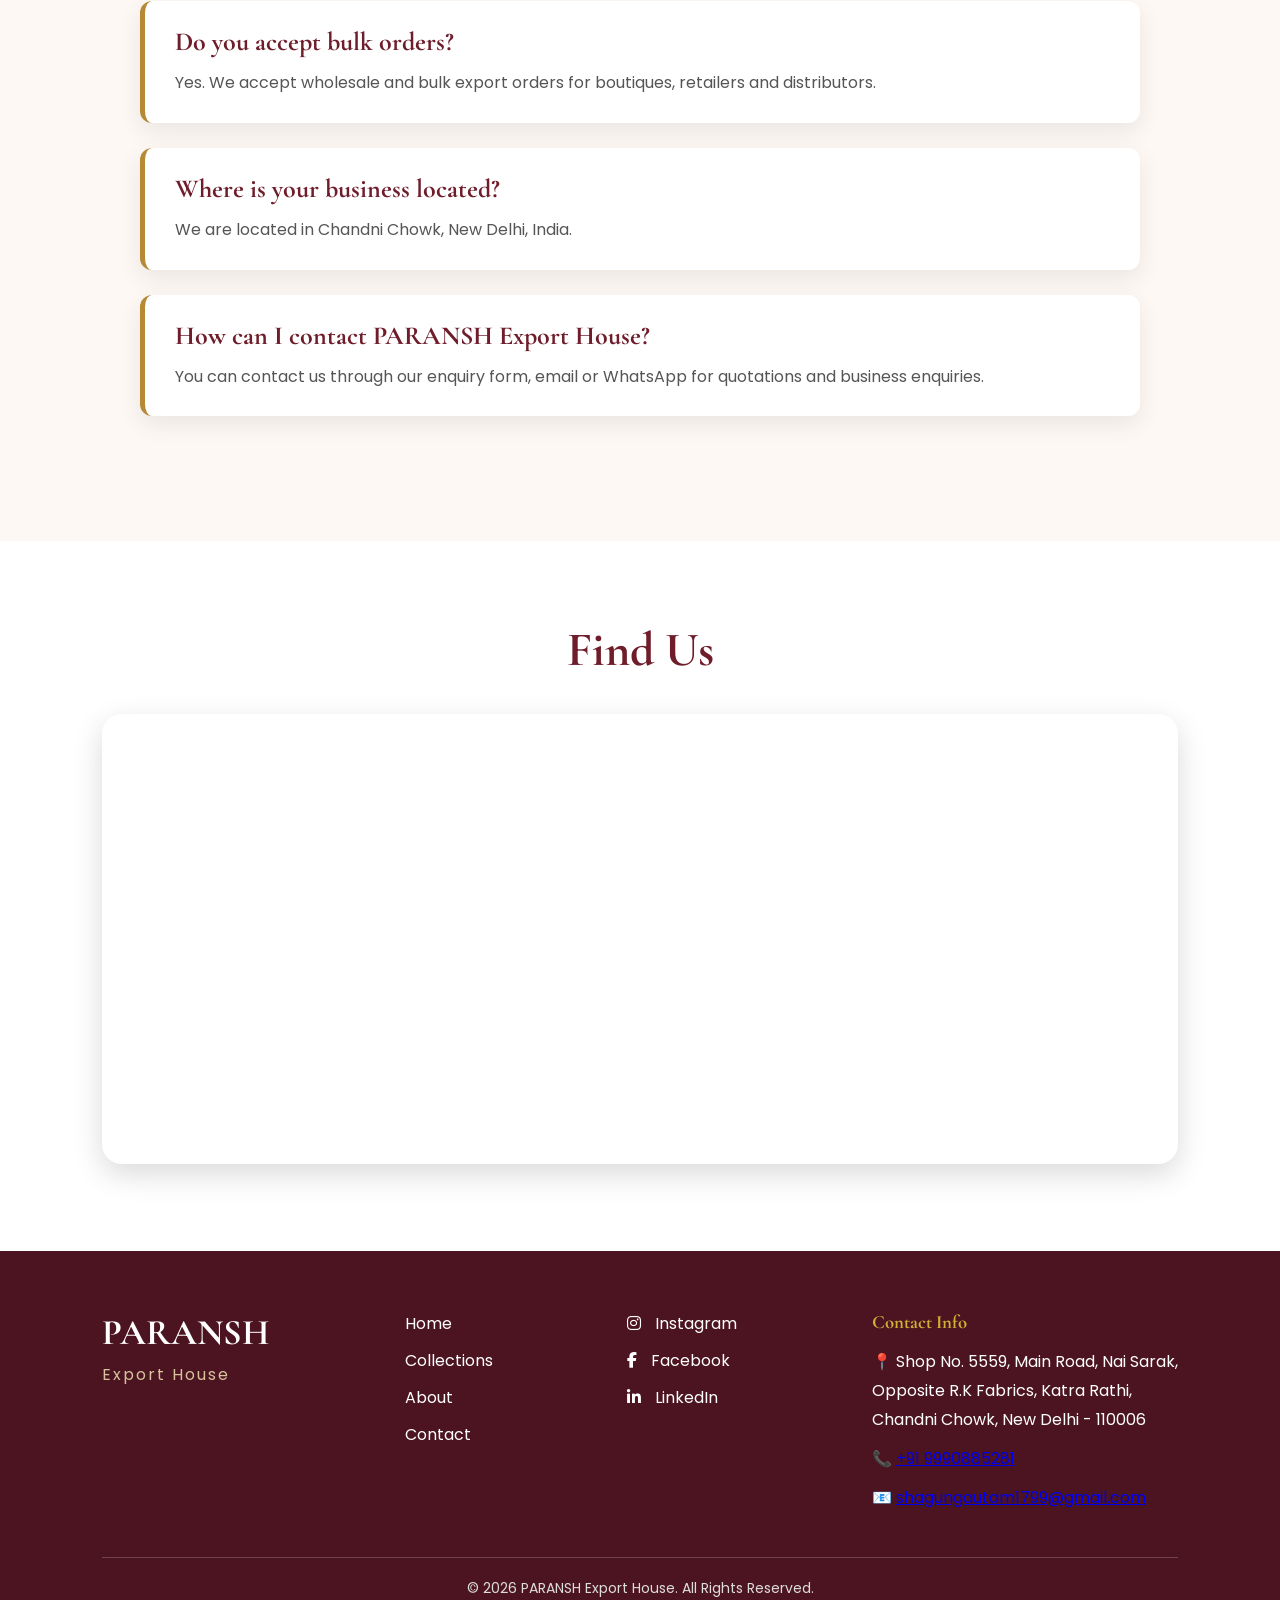
==== commit a823c9da: "Removed duplicate gallery section and kept collections" ====
--- a/index.html
+++ b/index.html
@@ -1,122 +1,164 @@
 <!DOCTYPE html>
 <html lang="en-IN">
 <head>
-    <meta charset="UTF-8">
-    <meta name="viewport" content="width=device-width, initial-scale=1.0">
-
-    <title>PARANSH EXPORT HOUSE | Bridal Lehenga Manufacturer & Exporter | India</title>
-
-    <meta name="description" content="PARANSH EXPORT HOUSE is a trusted manufacturer and exporter of premium bridal lehengas, ethnic wear, party wear, reception wear and fashion jewellery from Chandni Chowk, New Delhi, India. Worldwide export available.">
-
-    <meta name="keywords" content="Bridal Lehenga Manufacturer, Lehenga Exporter India, Indian Ethnic Wear Exporter, Bridal Wear Manufacturer Delhi, Wedding Lehenga Supplier, Chandni Chowk Lehenga, Fashion Jewellery Exporter, PARANSH EXPORT HOUSE">
-
-    <meta name="author" content="PARANSH Export House">
-
-    <meta name="robots" content="index, follow">
-
-    <meta property="og:title" content="PARANSH Export House">
-
-    <meta property="og:description" content="Premium Indian Ethnic Wear Manufacturer & Exporter">
-
-    <meta property="og:type" content="website">
-
-    <meta property="og:url" content="https://shagungautam1799-bit.github.io/PARANSH-WEBSITE/">
-
-    <meta property="og:image" content="https://shagungautam1799-bit.github.io/PARANSH-WEBSITE/images/logo/logo.jpg">
-
-    <meta name="twitter:card" content="summary_large_image">
-    <meta name="twitter:title" content="PARANSH EXPORT HOUSE">
-    <meta name="twitter:description" content="Premium Bridal Lehenga Manufacturer & Exporter from India">
-    <meta name="twitter:image" content="https://shagungautam1799-bit.github.io/PARANSH-WEBSITE/images/logo/logo.jpg">
-    <meta name="theme-color" content="#7A1F2B">
-
-    <link rel="canonical" href="https://shagungautam1799-bit.github.io/PARANSH-WEBSITE/">
-
-    
-
-
-    <!-- Favicon -->
-<link rel="icon" type="image/jpeg" href="https://shagungautam1799-bit.github.io/PARANSH-WEBSITE/images/logo/logo.jpg">
-    
-    <!-- Google Fonts -->
+
+<meta charset="UTF-8">
+<meta name="viewport" content="width=device-width, initial-scale=1.0">
+
+<title>PARANSH EXPORT HOUSE | Bridal Lehenga Manufacturer & Exporter | India</title>
+
+<meta name="description" content="PARANSH EXPORT HOUSE is a trusted manufacturer and exporter of premium bridal lehengas, ethnic wear, party wear, reception wear and fashion jewellery from Chandni Chowk, New Delhi, India. Worldwide export available.">
+
+<meta name="keywords" content="Bridal Lehenga Manufacturer, Lehenga Exporter India, Indian Ethnic Wear Exporter, Wedding Lehenga Supplier, Chandni Chowk Lehenga, Fashion Jewellery Exporter">
+
+<meta name="author" content="PARANSH EXPORT HOUSE">
+
+<meta name="robots" content="index,follow">
+
+<meta name="theme-color" content="#7A1F2B">
+
+<link rel="canonical" href="https://shagungautam1799-bit.github.io/PARANSH-WEBSITE/">
+
+<!-- Open Graph -->
+
+<meta property="og:title" content="PARANSH EXPORT HOUSE">
+
+<meta property="og:description" content="Premium Bridal Lehenga Manufacturer & Exporter">
+
+<meta property="og:type" content="website">
+
+<meta property="og:url" content="https://shagungautam1799-bit.github.io/PARANSH-WEBSITE/">
+
+<meta property="og:image" content="https://shagungautam1799-bit.github.io/PARANSH-WEBSITE/images/logo/logo.jpg">
+
+<!-- Twitter -->
+
+<meta name="twitter:card" content="summary_large_image">
+
+<meta name="twitter:title" content="PARANSH EXPORT HOUSE">
+
+<meta name="twitter:description" content="Premium Bridal Lehenga Manufacturer & Exporter">
+
+<meta name="twitter:image" content="https://shagungautam1799-bit.github.io/PARANSH-WEBSITE/images/logo/logo.jpg">
+
+<!-- Favicon -->
+
+<link rel="icon" href="images/logo/logo.jpg">
+
+<!-- Fonts -->
+
 <link href="https://fonts.googleapis.com/css2?family=Cormorant+Garamond:wght@500;600;700&family=Poppins:wght@300;400;500;600&display=swap" rel="stylesheet">
 
 <!-- Font Awesome -->
+
 <link rel="stylesheet" href="https://cdnjs.cloudflare.com/ajax/libs/font-awesome/6.7.2/css/all.min.css">
 
-<!-- AOS CSS -->
+<!-- AOS -->
+
 <link rel="stylesheet" href="https://unpkg.com/aos@2.3.4/dist/aos.css">
 
 <!-- CSS -->
+
 <link rel="stylesheet" href="style.css">
 
+<!-- Google Analytics -->
+
+<script async src="https://www.googletagmanager.com/gtag/js?id=G-JWRS7WYHB8"></script>
+
+<script>
+
+window.dataLayer = window.dataLayer || [];
+
+function gtag(){dataLayer.push(arguments);}
+
+gtag('js', new Date());
+
+gtag('config', 'G-JWRS7WYHB8');
+
+</script>
+
+<!-- Organization Schema -->
+
 <script type="application/ld+json">
+
 {
-  "@context":"https://schema.org",
-  "@type":"ClothingStore",
-  "name":"PARANSH EXPORT HOUSE",
-  "url":"https://shagungautam1799-bit.github.io/PARANSH-WEBSITE/",
-  "logo":"https://shagungautam1799-bit.github.io/PARANSH-WEBSITE/images/logo/logo.jpg",
-  "image":"https://shagungautam1799-bit.github.io/PARANSH-WEBSITE/images/logo/logo.jpg",
-  "telephone":"+91-9990885281",
-  "email":"shagungautam1799@gmail.com",
-  "address":{
-      "@type":"PostalAddress",
-      "streetAddress":"Shop No. 5559, Main Road, Nai Sarak, Opposite R.K Fabrics, Katra Rathi",
-      "addressLocality":"Chandni Chowk",
-      "addressRegion":"Delhi",
-      "postalCode":"110006",
-      "addressCountry":"IN"
-  },
-  "priceRange":"₹₹₹",
-  "currenciesAccepted":"INR",
-  "paymentAccepted":"Cash, Bank Transfer",
-  "areaServed":"Worldwide",
-  "description":"Manufacturer and Exporter of Bridal Lehengas, Reception Wear, Party Wear, Ethnic Wear and Fashion Jewellery.",
-  "sameAs":[]
+
+"@context":"https://schema.org",
+
+"@type":"Organization",
+
+"name":"PARANSH EXPORT HOUSE",
+
+"url":"https://shagungautam1799-bit.github.io/PARANSH-WEBSITE/",
+
+"logo":"https://shagungautam1799-bit.github.io/PARANSH-WEBSITE/images/logo/logo.jpg",
+
+"email":"shagungautam1799@gmail.com",
+
+"telephone":"+91-9990885281",
+
+"address":{
+
+"@type":"PostalAddress",
+
+"streetAddress":"Shop No. 5559, Main Road, Nai Sarak, Opposite R.K Fabrics, Katra Rathi",
+
+"addressLocality":"Chandni Chowk",
+
+"addressRegion":"Delhi",
+
+"postalCode":"110006",
+
+"addressCountry":"IN"
+
 }
+
+}
+
+</script>
+
+<!-- Local Business Schema -->
+
 <script type="application/ld+json">
+
 {
-  "@context":"https://schema.org",
-  "@type":"Organization",
-  "name":"PARANSH EXPORT HOUSE",
-  "url":"https://shagungautam1799-bit.github.io/PARANSH-WEBSITE/",
-  "logo":"https://shagungautam1799-bit.github.io/PARANSH-WEBSITE/images/logo/logo.jpg",
-  "email":"mailto:shagungautam1799@gmail.com",
-  "telephone":"+91-9990885281",
-  "address":{
-    "@type":"PostalAddress",
-    "streetAddress":"Shop No. 5559, Main Road, Nai Sarak, Opposite R.K Fabrics, Katra Rathi",
-    "addressLocality":"Chandni Chowk",
-    "addressRegion":"Delhi",
-    "postalCode":"110006",
-    "addressCountry":"IN"
-  }
+
+"@context":"https://schema.org",
+
+"@type":"ClothingStore",
+
+"name":"PARANSH EXPORT HOUSE",
+
+"url":"https://shagungautam1799-bit.github.io/PARANSH-WEBSITE/",
+
+"image":"https://shagungautam1799-bit.github.io/PARANSH-WEBSITE/images/logo/logo.jpg",
+
+"telephone":"+91-9990885281",
+
+"priceRange":"₹₹₹",
+
+"areaServed":"Worldwide"
+
 }
 
+</script>
+
+<!-- Website Schema -->
+
 <script type="application/ld+json">
+
 {
-  "@context":"https://schema.org",
-  "@type":"WebSite",
-  "name":"PARANSH EXPORT HOUSE",
-  "url":"https://shagungautam1799-bit.github.io/PARANSH-WEBSITE/",
-  "description":"Manufacturer & Exporter of Premium Bridal Lehengas, Reception Wear, Party Wear, Ethnic Wear and Fashion Jewellery.",
-  "inLanguage":"en-IN",
-  "publisher":{
-    "@type":"Organization",
-    "name":"PARANSH EXPORT HOUSE"
-  }
+
+"@context":"https://schema.org",
+
+"@type":"WebSite",
+
+"name":"PARANSH EXPORT HOUSE",
+
+"url":"https://shagungautam1799-bit.github.io/PARANSH-WEBSITE/"
+
 }
 
-<!-- Google tag (gtag.js) -->
-<script async src="https://www.googletagmanager.com/gtag/js?id=G-JWRS7WYHB8"></script>
-<script>
-  window.dataLayer = window.dataLayer || [];
-  function gtag(){dataLayer.push(arguments);}
-  gtag('js', new Date());
-
-  gtag('config', 'G-JWRS7WYHB8');
-  
 </script>
 
 </head>
@@ -402,51 +444,7 @@
     </div>
 
 </section>
-<!-- ================= PRODUCT GALLERY ================= -->
-
-<section class="gallery" id="gallery">
-
-    <h2>Our Collections</h2>
-
-    <p class="gallery-subtitle">
-        Discover our premium ethnic wear collection.
-    </p>
-
-    <div class="gallery-container">
-
-        <div class="gallery-card" data-aos="zoom-in">
-            <div class="gallery-image">👰</div>
-            <h3>Bridal Wear</h3>
-        </div>
-
-        <div class="gallery-card" data-aos="zoom-in">
-            <div class="gallery-image">👗</div>
-            <h3>Party Wear</h3>
-        </div>
-
-        <div class="gallery-card" data-aos="zoom-in">
-            <div class="gallery-image">✨</div>
-            <h3>Reception Wear</h3>
-        </div>
-
-        <div class="gallery-card" data-aos="zoom-in">
-            <div class="gallery-image">🥻</div>
-            <h3>Ethnic Wear</h3>
-        </div>
-
-        <div class="gallery-card" data-aos="zoom-in">
-            <div class="gallery-image">💍</div>
-            <h3>Fashion Jewellery</h3>
-        </div>
-
-        <div class="gallery-card" data-aos="zoom-in">
-            <div class="gallery-image">🌍</div>
-            <h3>Export Collection</h3>
-        </div>
-
-    </div>
-
-</section>
+
 <!-- ================= CONTACT ================= -->
 
 <section class="contact" id="contact">
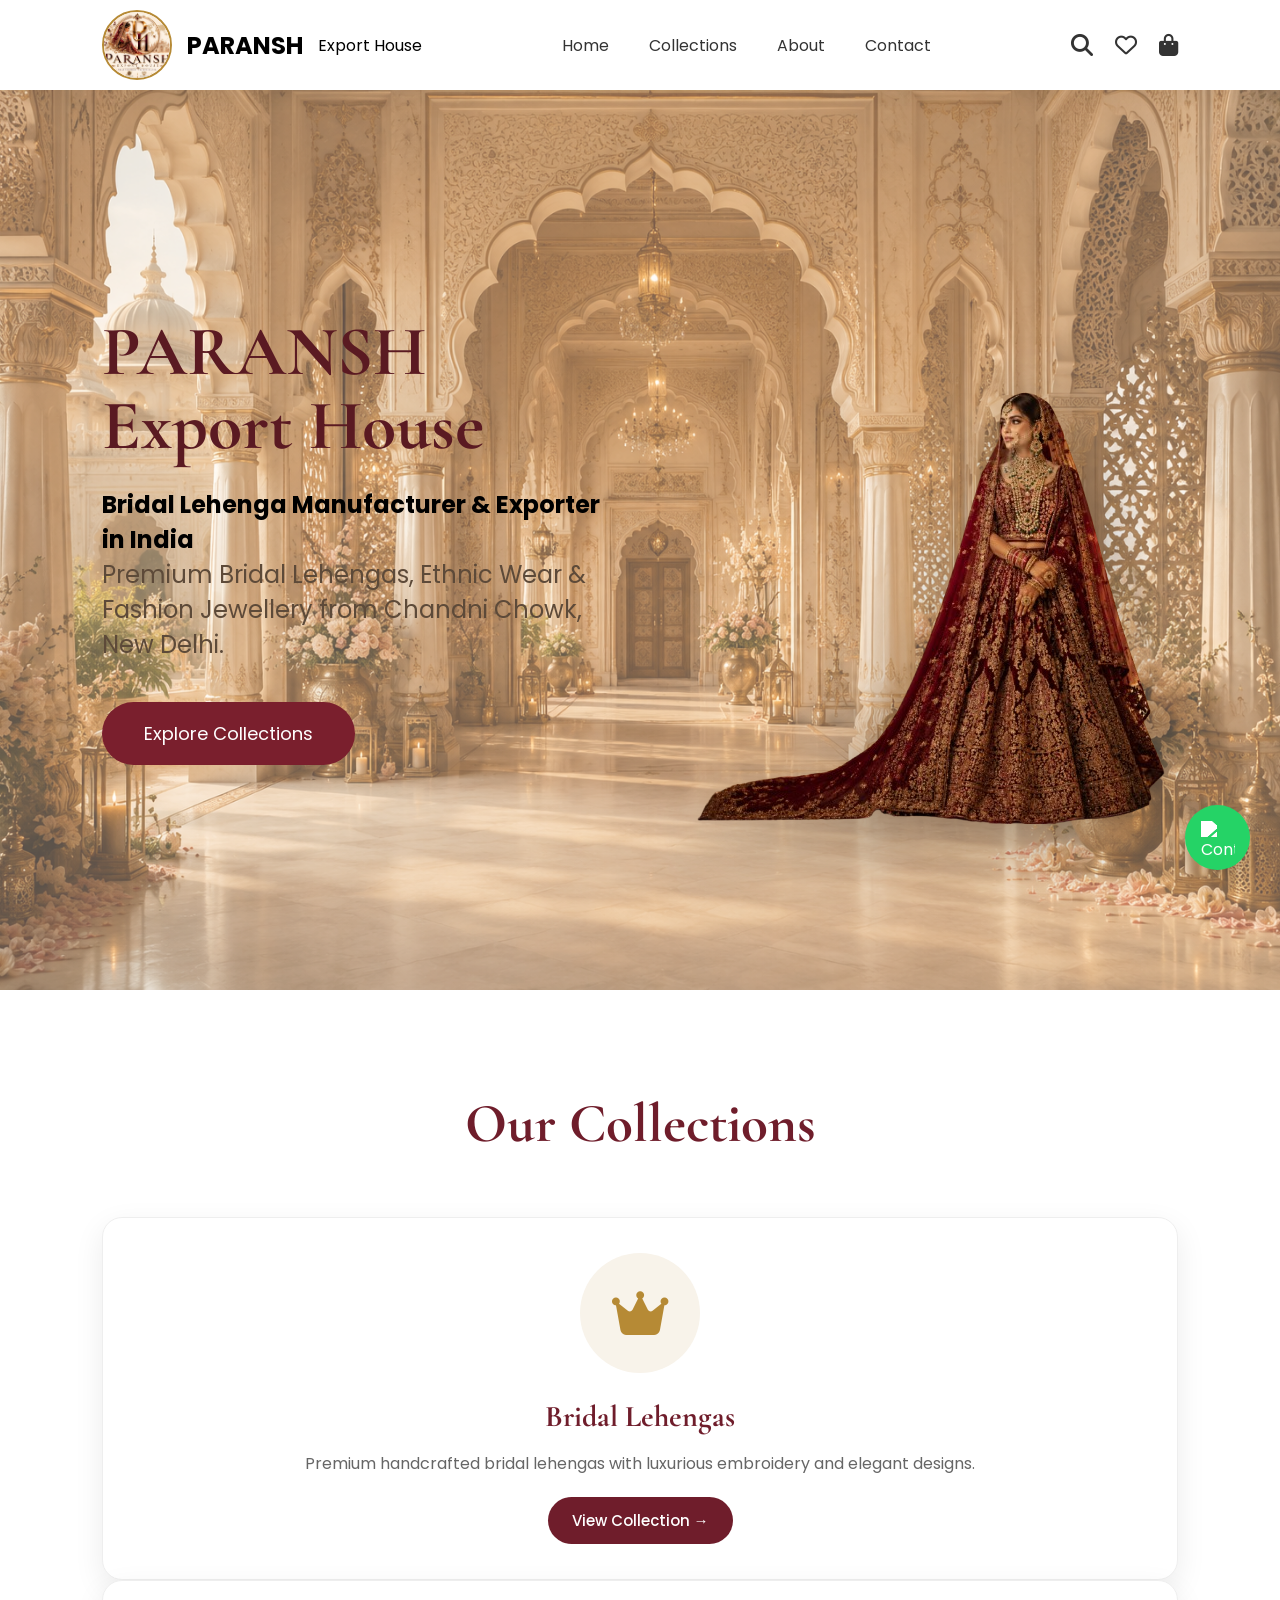
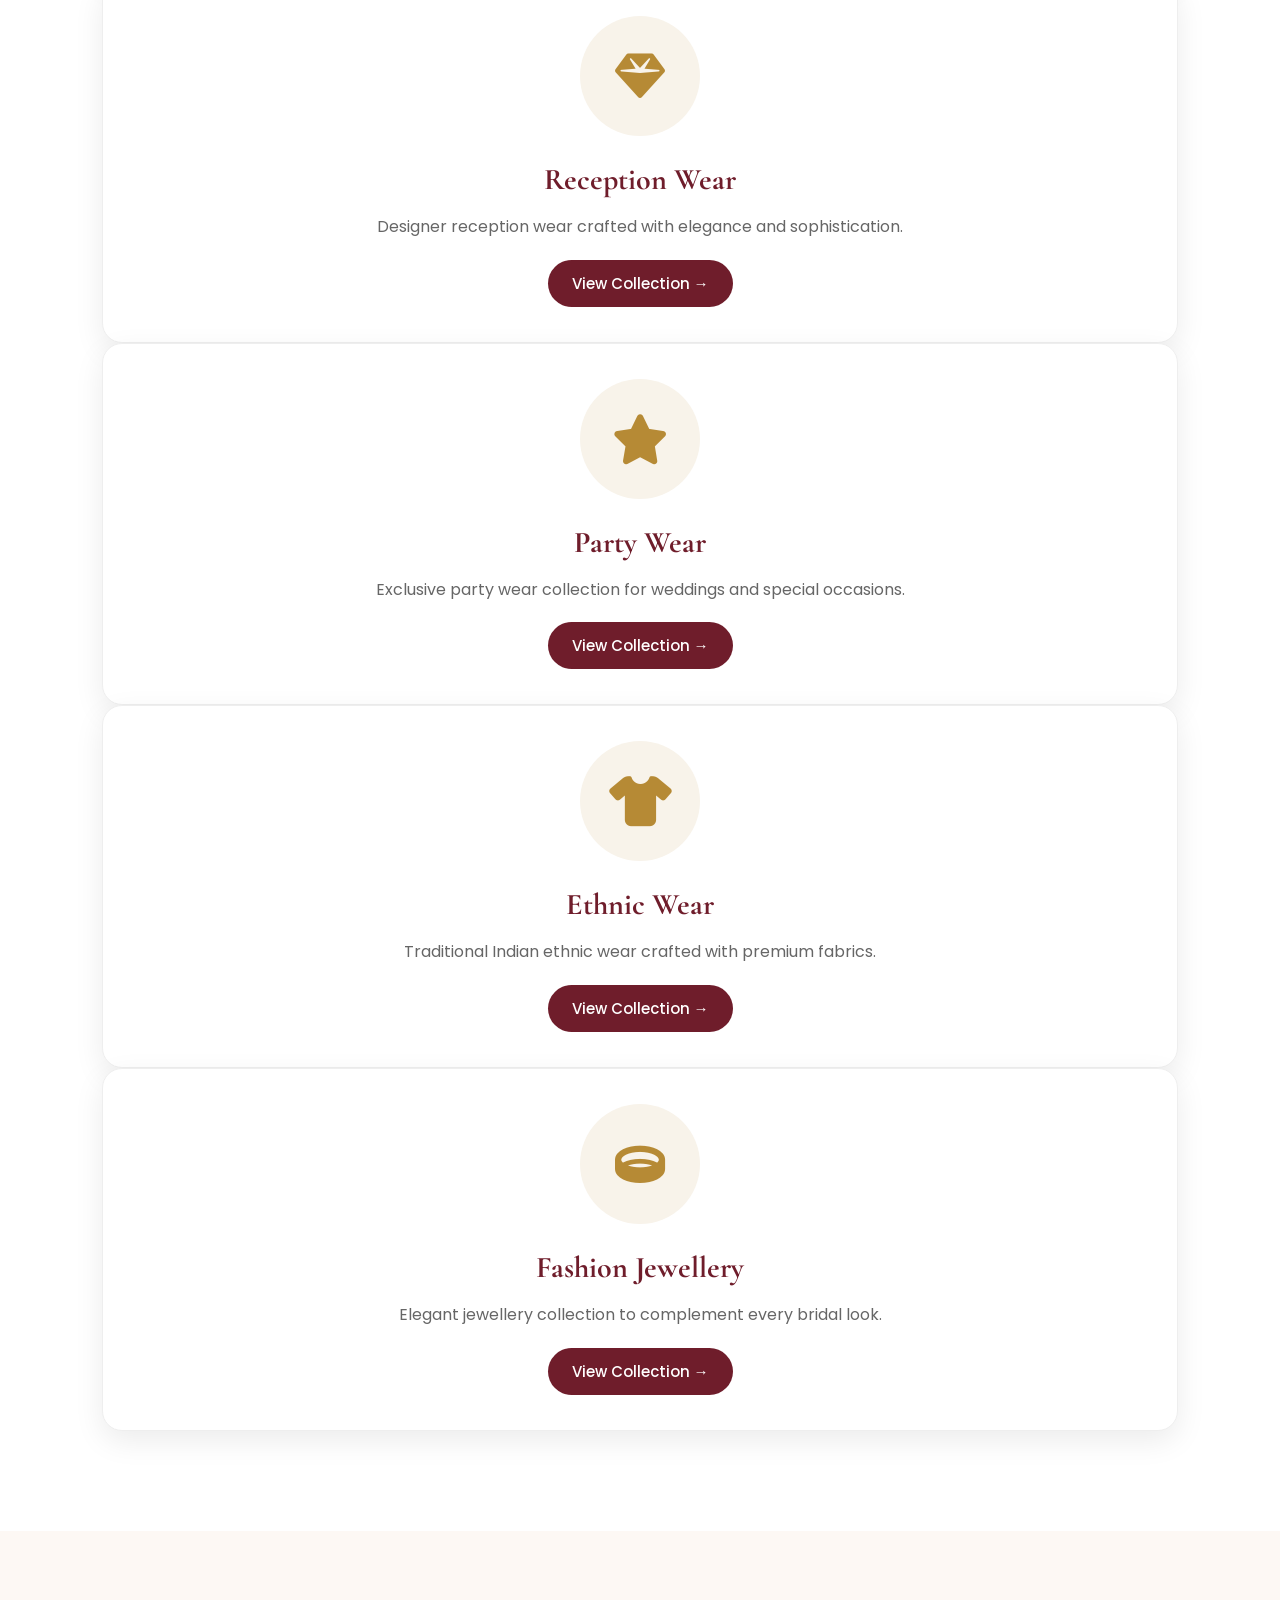
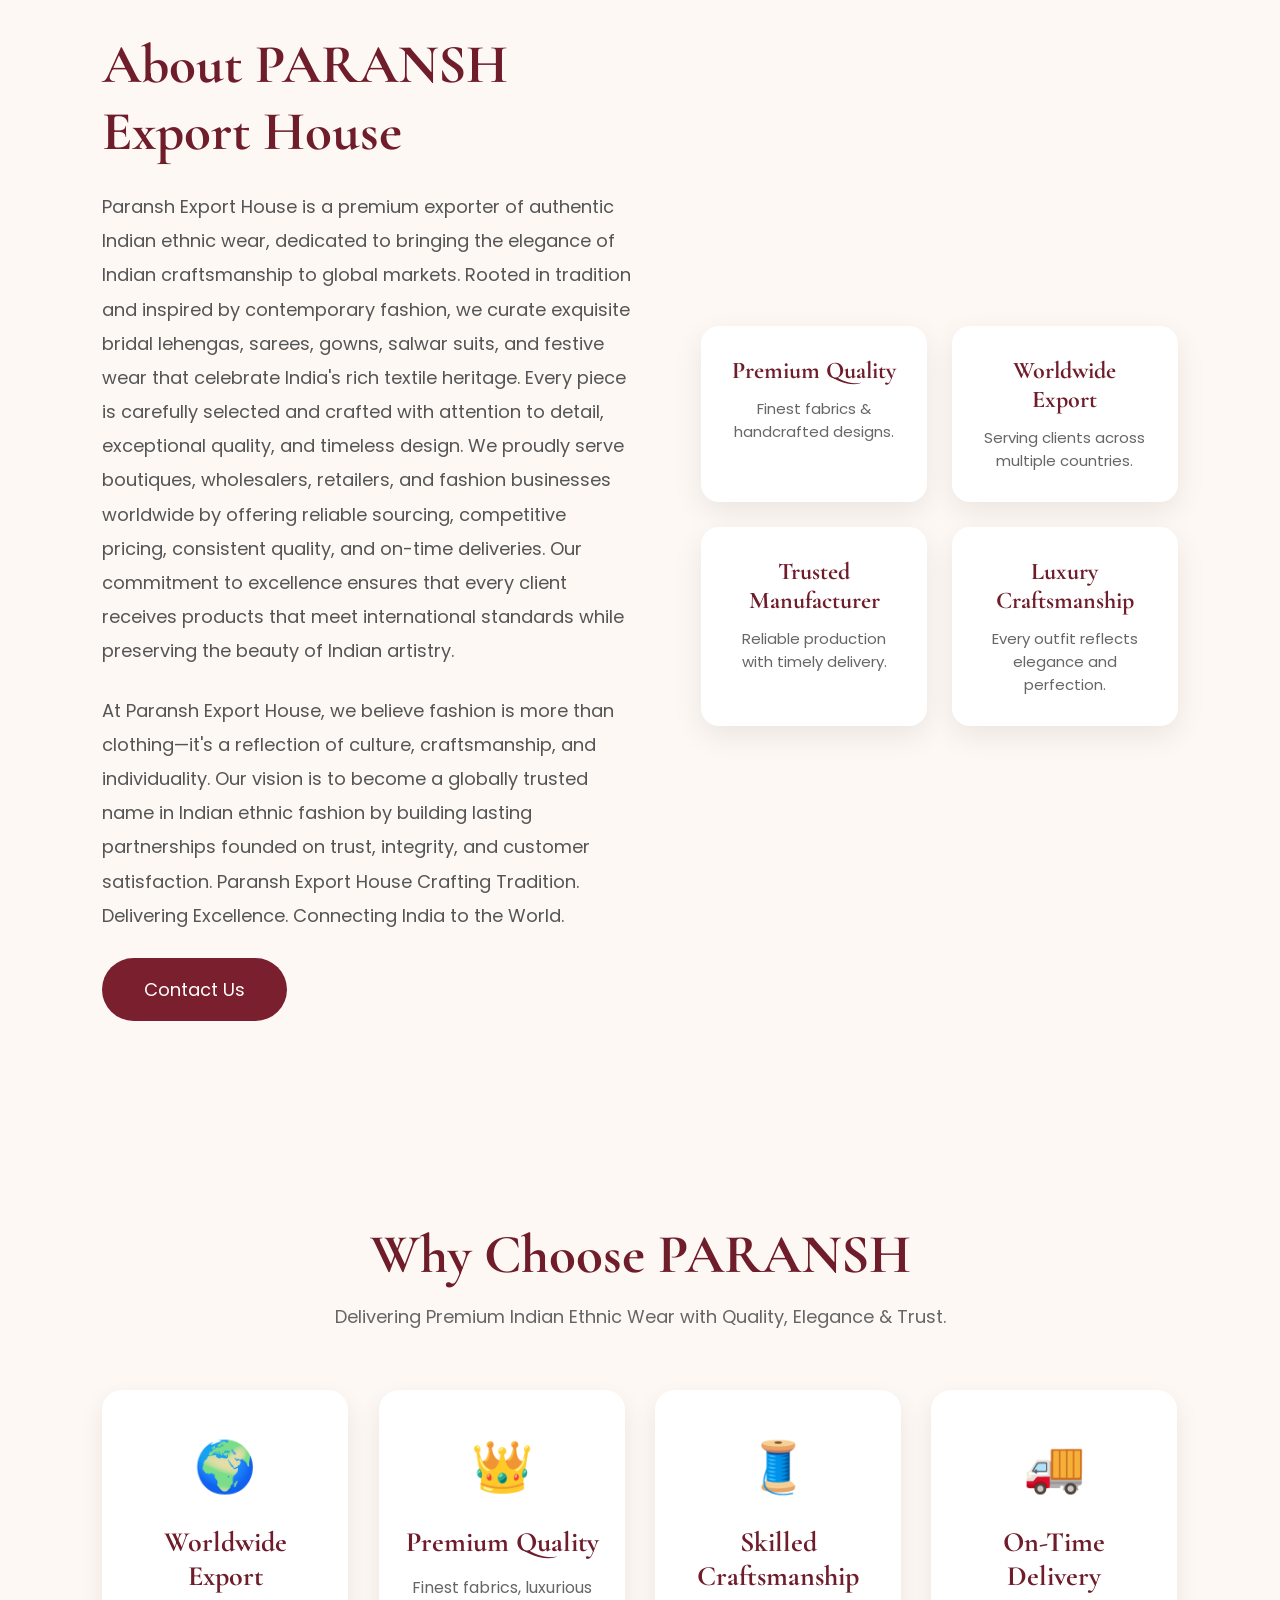
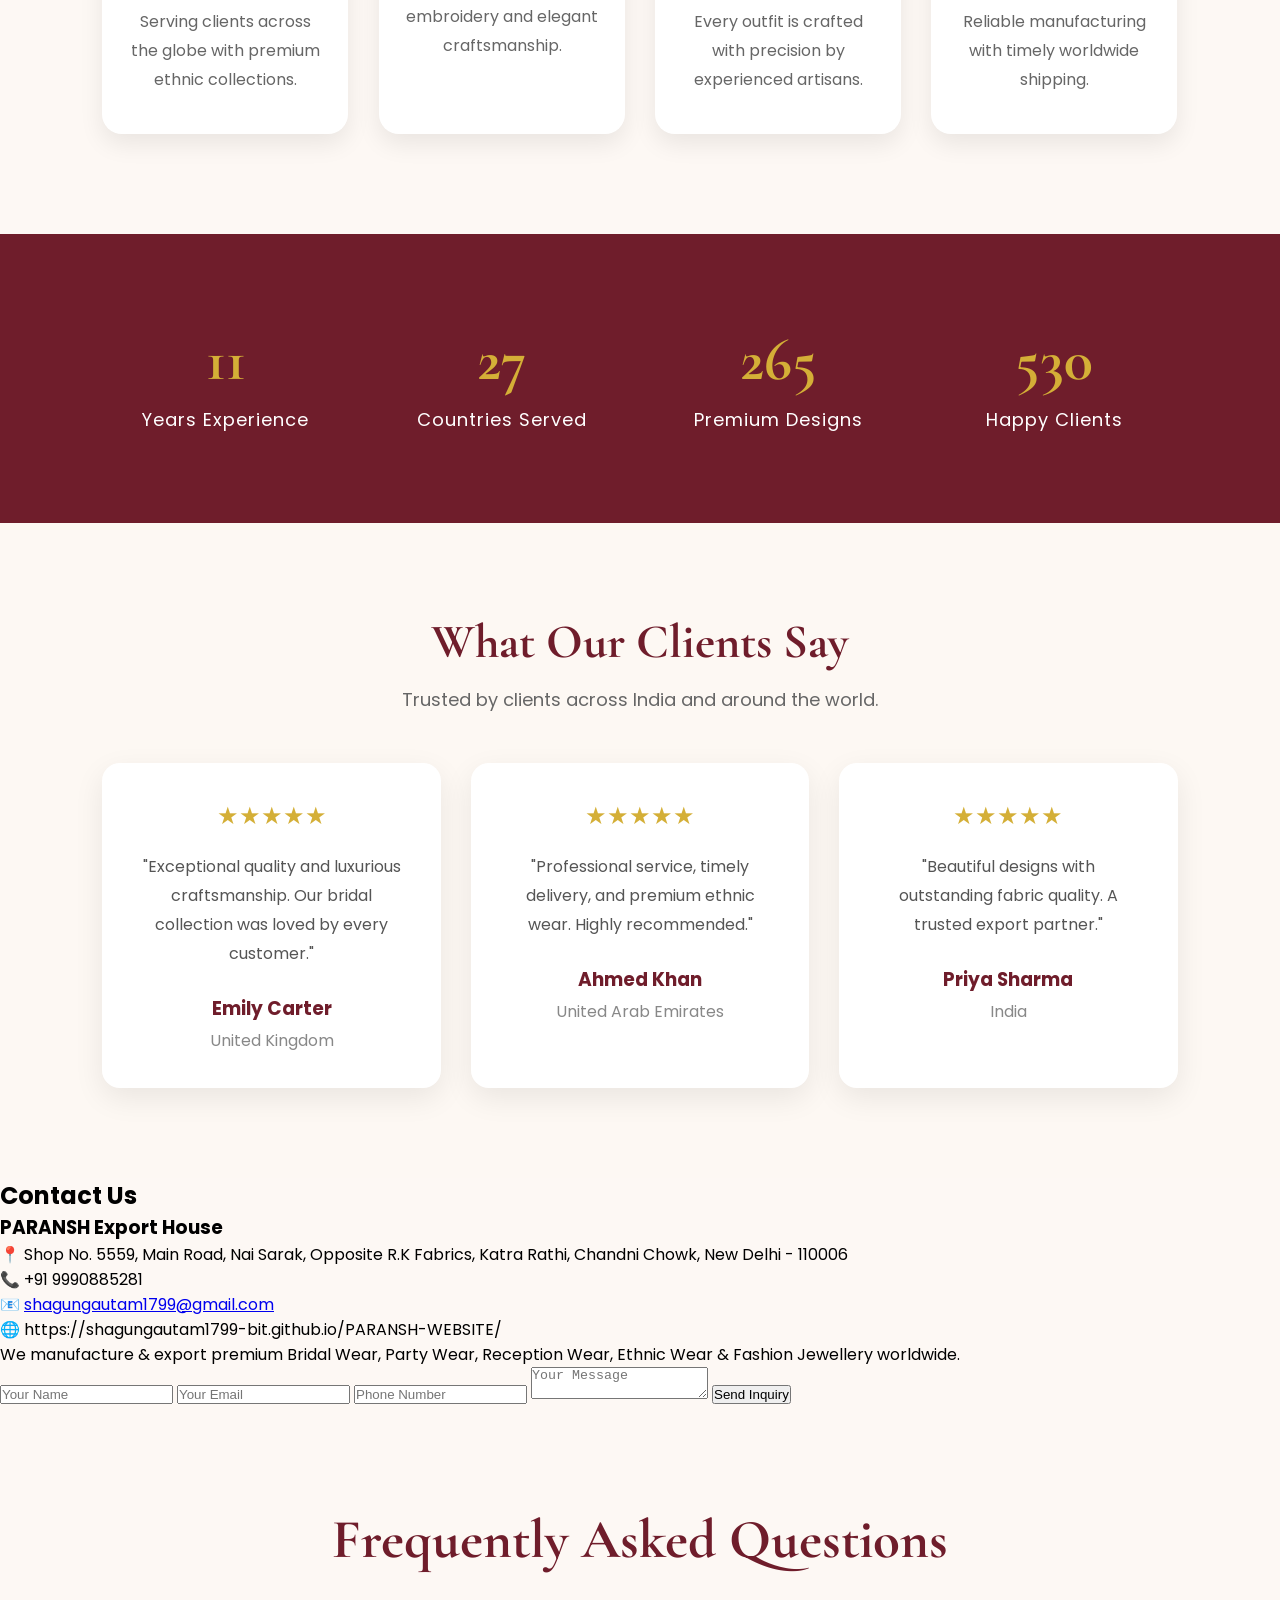
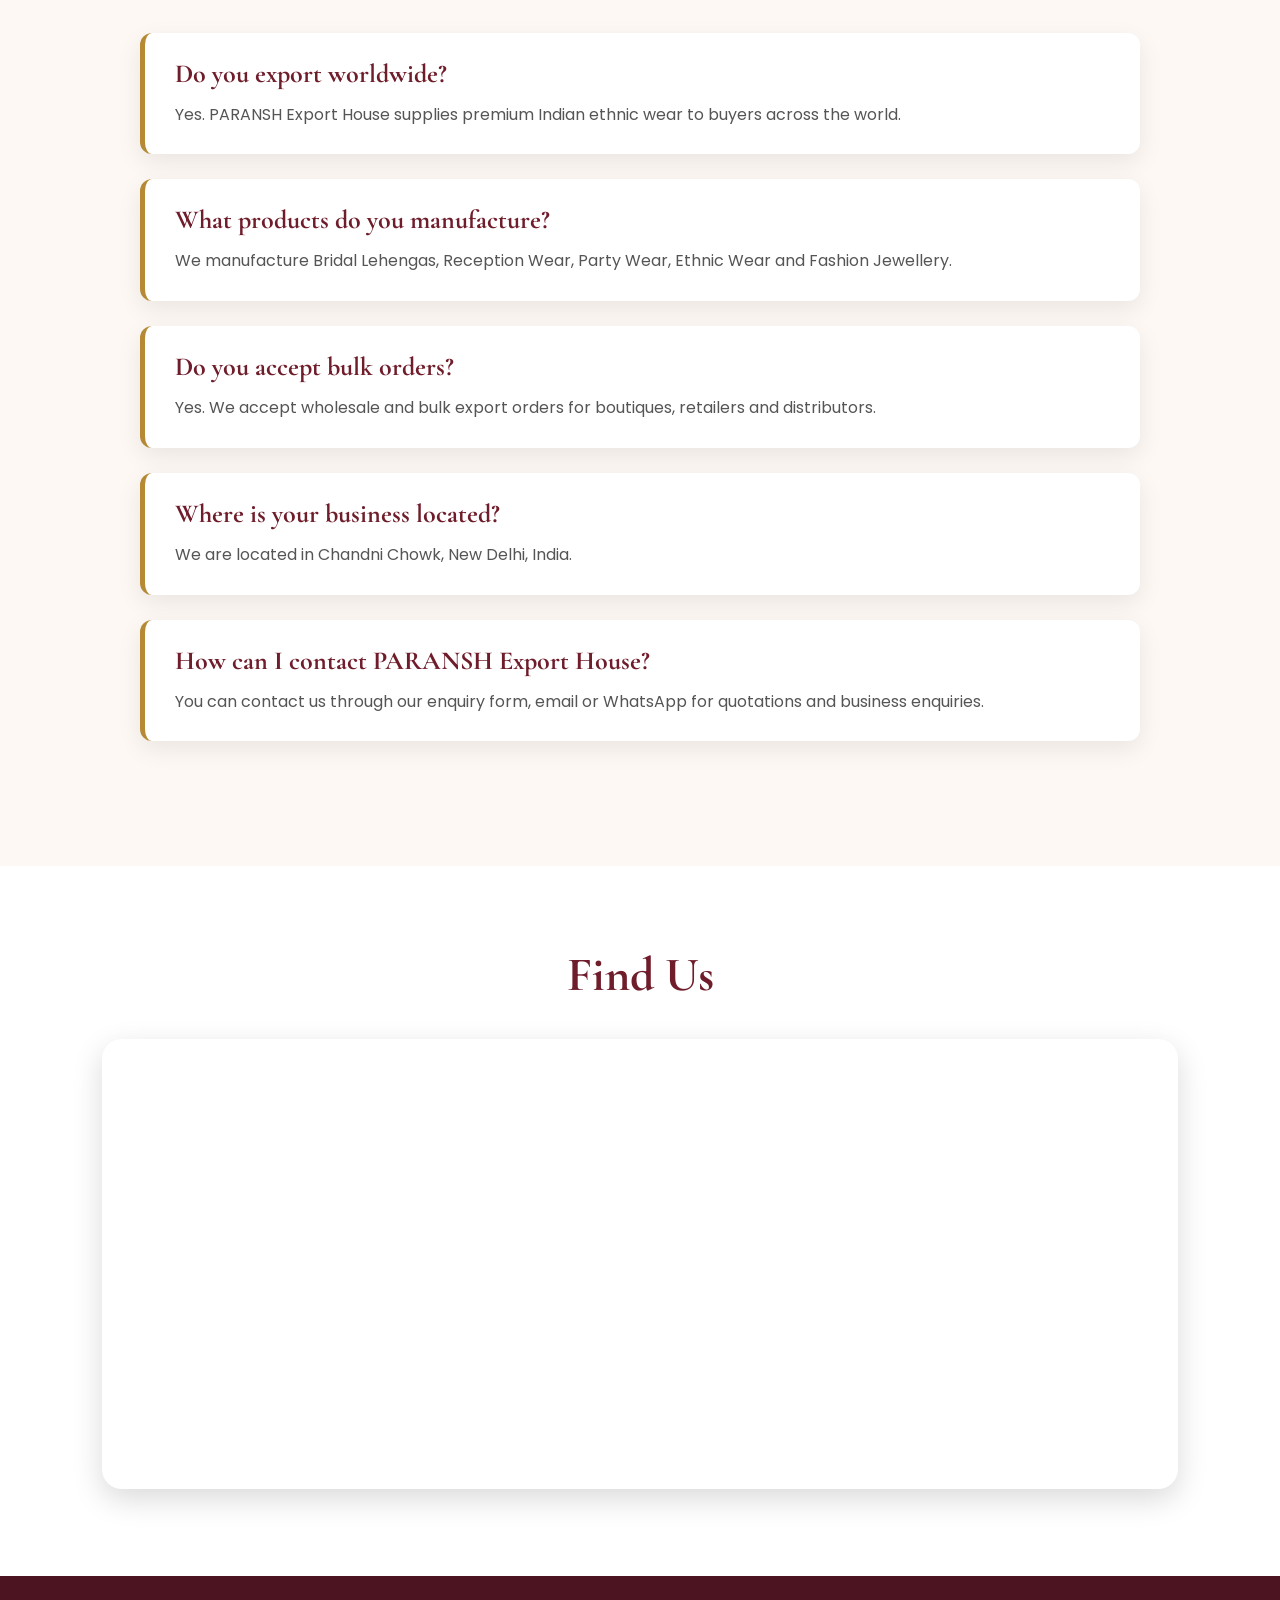
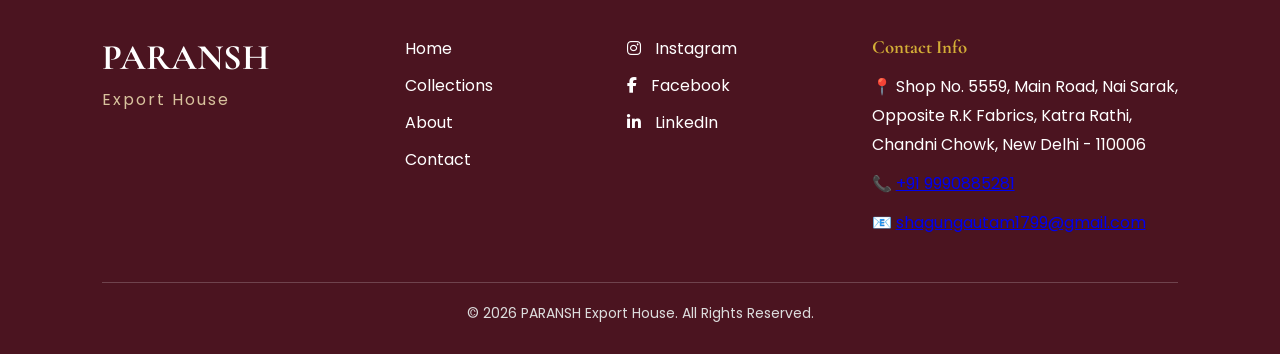
==== commit 28bac356: "Removed unused product gallery CSS" ====
--- a/index.html
+++ b/index.html
@@ -244,7 +244,9 @@
             </div>
             <h3>Bridal Lehengas</h3>
             <p>Premium handcrafted bridal lehengas with luxurious embroidery and elegant designs.</p>
-        </div>
+            <a href="#" class="collection-btn">View Collection →</a>
+        </div>
+    
 
         <div class="collection-card" data-aos="zoom-in">
             <div class="collection-placeholder">
@@ -252,6 +254,7 @@
             </div>
             <h3>Reception Wear</h3>
             <p>Designer reception wear crafted with elegance and sophistication.</p>
+            <a href="#" class="collection-btn">View Collection →</a>
         </div>
 
         <div class="collection-card" data-aos="zoom-in">
@@ -260,6 +263,7 @@
             </div>
             <h3>Party Wear</h3>
             <p>Exclusive party wear collection for weddings and special occasions.</p>
+            <a href="#" class="collection-btn">View Collection →</a>
         </div>
 
         <div class="collection-card" data-aos="zoom-in">
@@ -268,6 +272,7 @@
             </div>
             <h3>Ethnic Wear</h3>
             <p>Traditional Indian ethnic wear crafted with premium fabrics.</p>
+            <a href="#" class="collection-btn">View Collection →</a>
         </div>
 
         <div class="collection-card" data-aos="zoom-in">
@@ -276,6 +281,7 @@
             </div>
             <h3>Fashion Jewellery</h3>
             <p>Elegant jewellery collection to complement every bridal look.</p>
+            <a href="#" class="collection-btn">View Collection →</a>
         </div>
 
     </div>
--- a/style.css
+++ b/style.css
@@ -740,90 +740,7 @@
     color:#888;
 
 }
-/* ===========================
-   PRODUCT GALLERY
-=========================== */
-
-.gallery{
-
-    padding:100px 8%;
-    background:#fff;
-
-}
-
-.gallery h2{
-
-    text-align:center;
-    font-size:55px;
-    color:#6f1d2b;
-    font-family:'Cormorant Garamond',serif;
-    margin-bottom:15px;
-
-}
-
-.gallery-subtitle{
-
-    text-align:center;
-    color:#666;
-    font-size:18px;
-    margin-bottom:50px;
-
-}
-
-.gallery-container{
-
-    display:grid;
-    grid-template-columns:repeat(auto-fit,minmax(280px,1fr));
-    gap:30px;
-
-}
-
-.gallery-card{
-
-    background:#fdf8f4;
-    border-radius:20px;
-    padding:40px 20px;
-    text-align:center;
-    transition:.4s;
-    box-shadow:0 8px 20px rgba(0,0,0,.08);
-
-}
-
-.gallery-card:hover{
-
-    transform:translateY(-10px);
-    box-shadow:0 18px 35px rgba(0,0,0,.15);
-
-}
-
-.gallery-image{
-
-    width:120px;
-    height:120px;
-
-    margin:auto;
-
-    display:flex;
-    justify-content:center;
-    align-items:center;
-
-    font-size:55px;
-
-    background:#fff;
-
-    border-radius:50%;
-
-    margin-bottom:25px;
-
-}
-
-.gallery-card h3{
-
-    color:#6f1d2b;
-    font-size:28px;
-    font-family:'Cormorant Garamond',serif;
-
-}
+
 /* ===========================
    RESPONSIVE DESIGN
 =========================== */
@@ -874,11 +791,10 @@
 
 @media (max-width:768px){
 
-    .collection-grid,
-    .gallery-container,
-    .why-container,
-    .stats-container,
-    .testimonial-container{
+.collection-grid,
+.why-container,
+.stats-container,
+.testimonial-container{
 
         grid-template-columns:1fr;
 
@@ -1099,4 +1015,25 @@
         font-size:22px;
     }
 
+}
+/* ===========================
+   COLLECTION BUTTON
+=========================== */
+
+.collection-btn{
+    display:inline-block;
+    margin-top:18px;
+    padding:12px 24px;
+    background:#6f1d2b;
+    color:#fff;
+    text-decoration:none;
+    border-radius:40px;
+    font-size:15px;
+    font-weight:500;
+    transition:0.3s ease;
+}
+
+.collection-btn:hover{
+    background:#b68a35;
+    transform:translateY(-3px);
 }
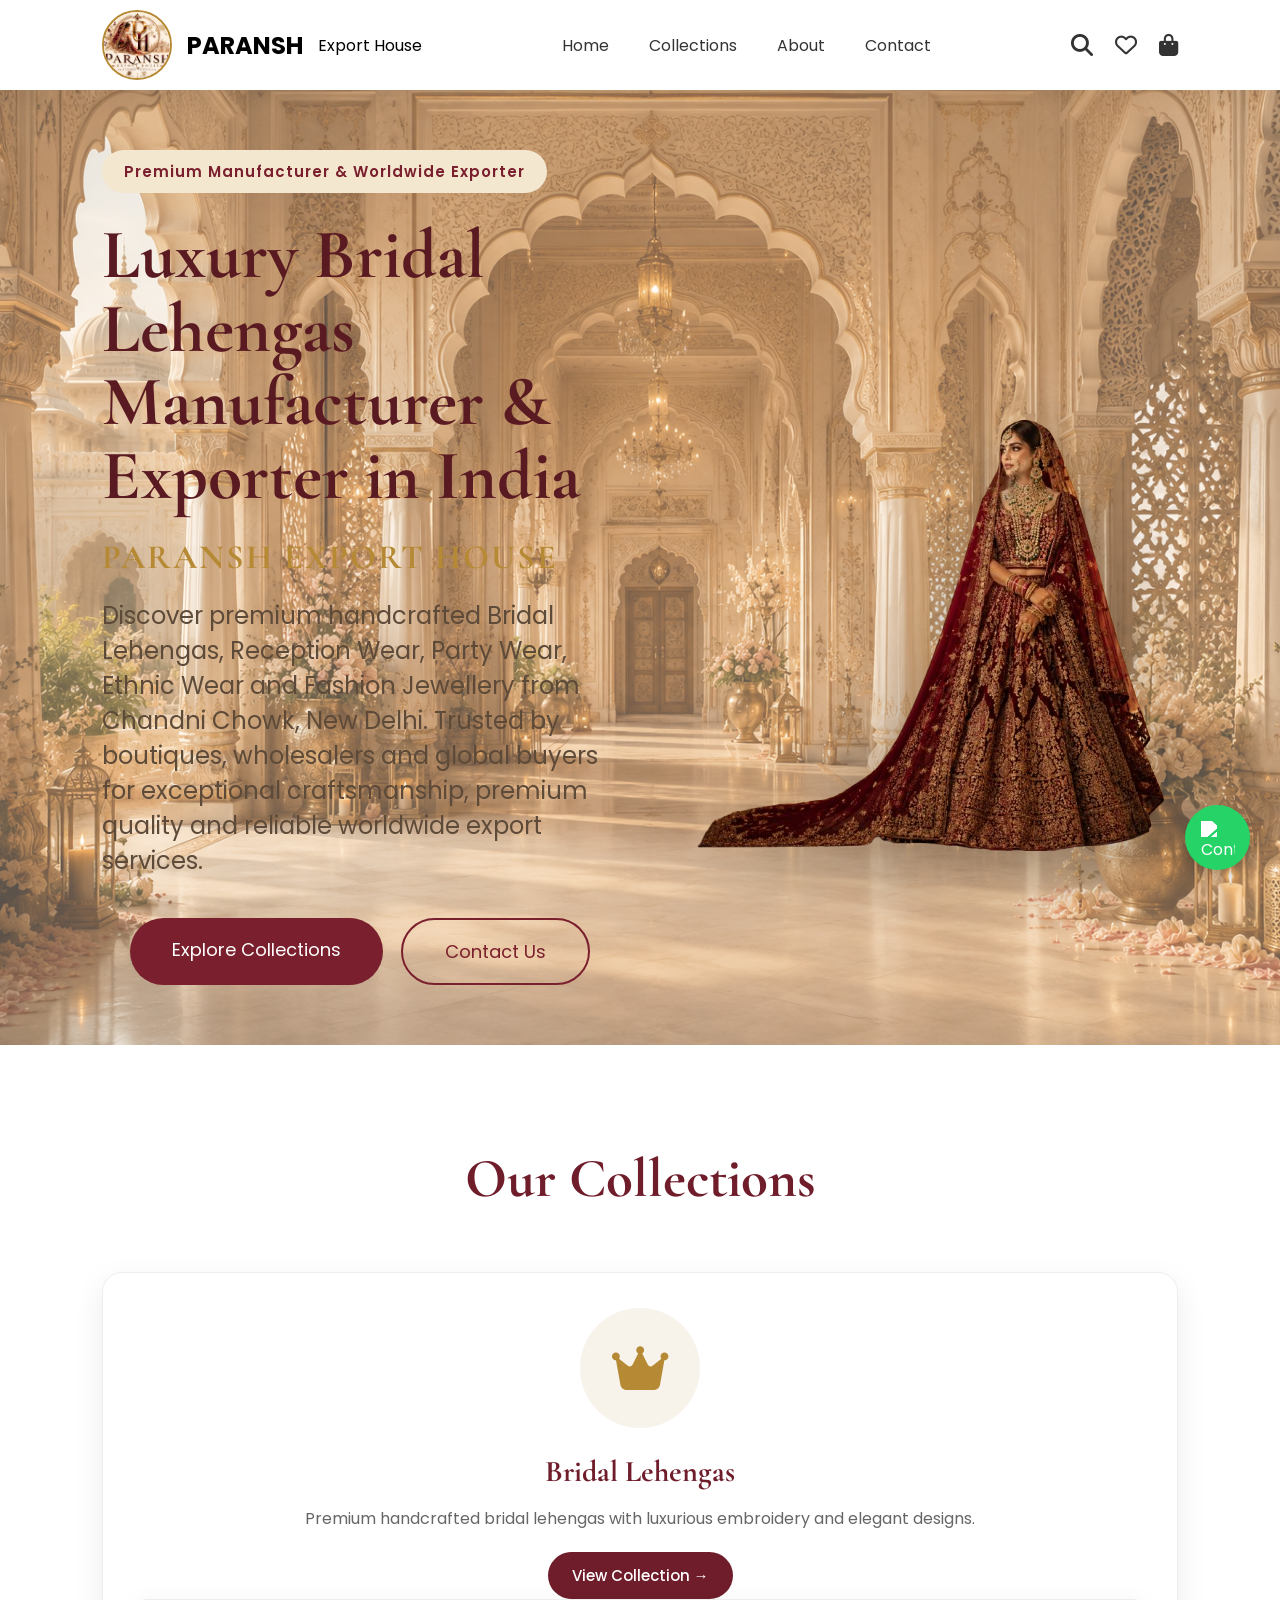
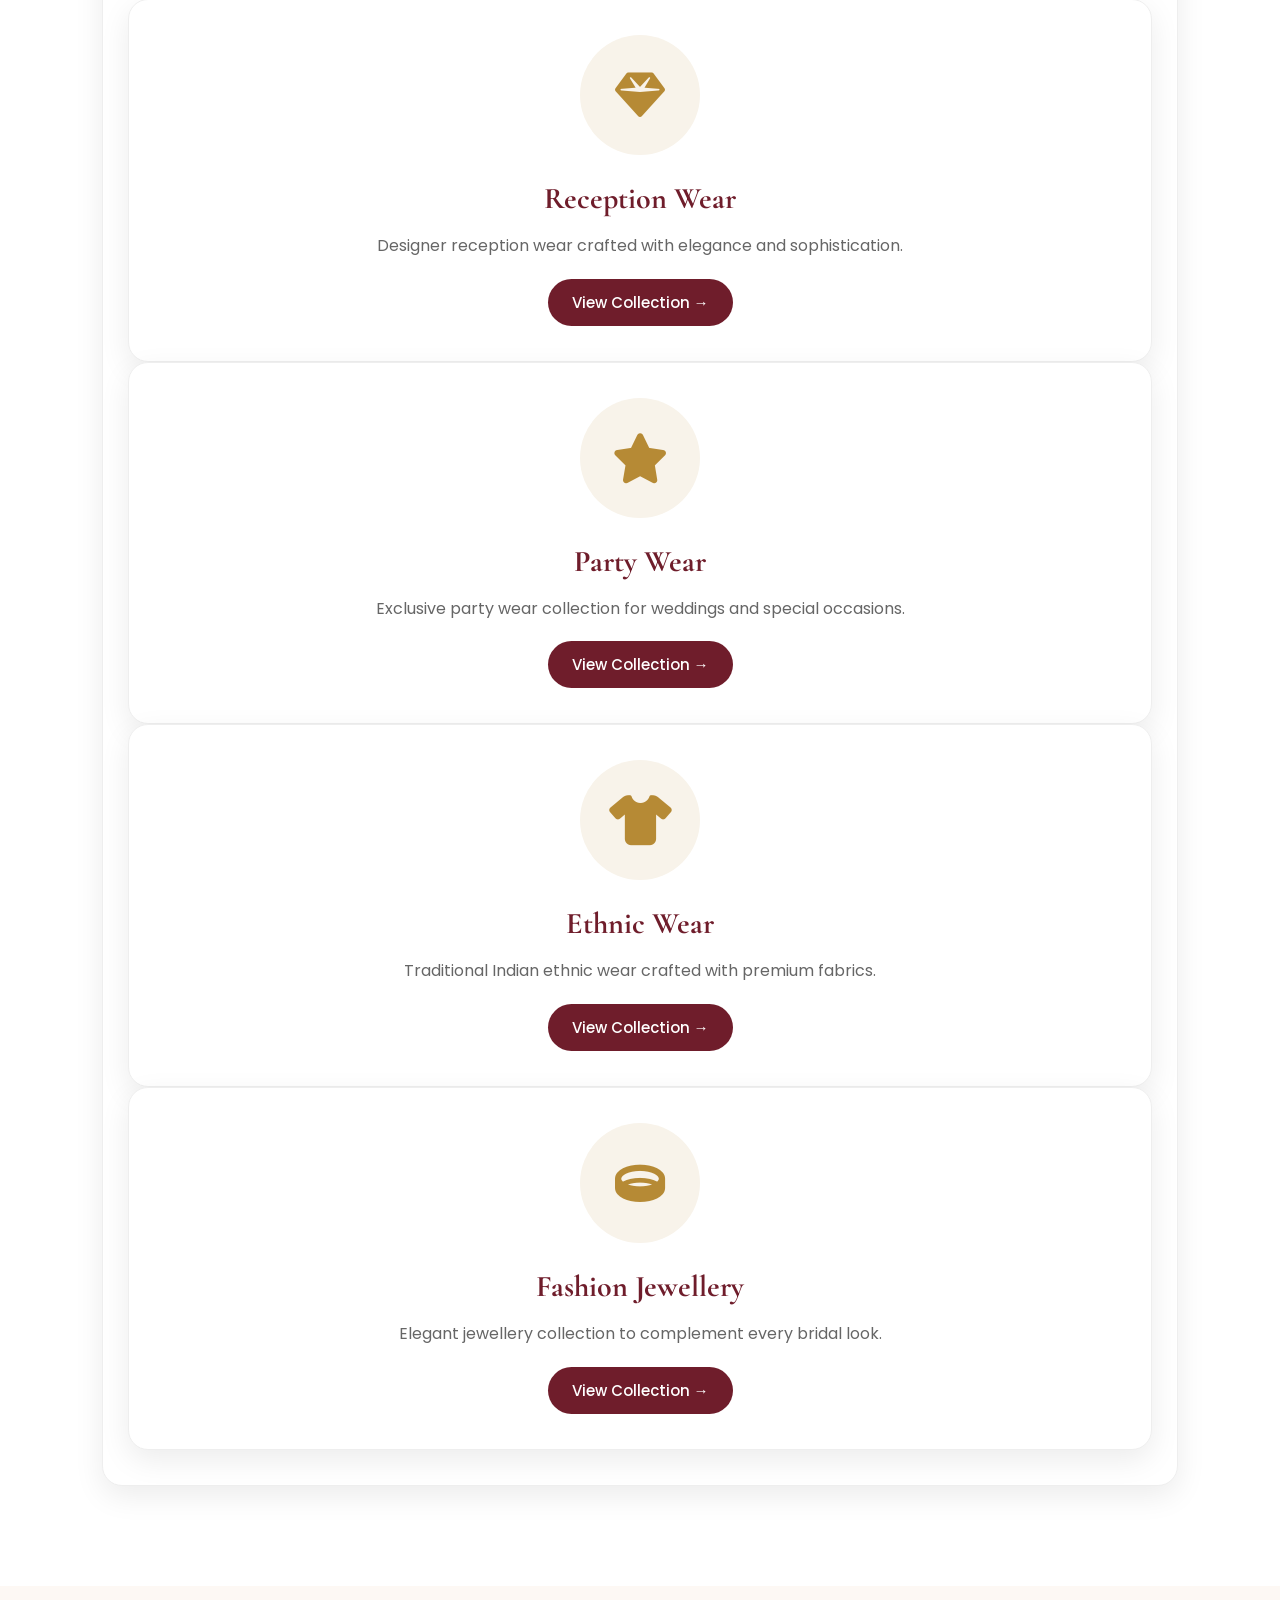
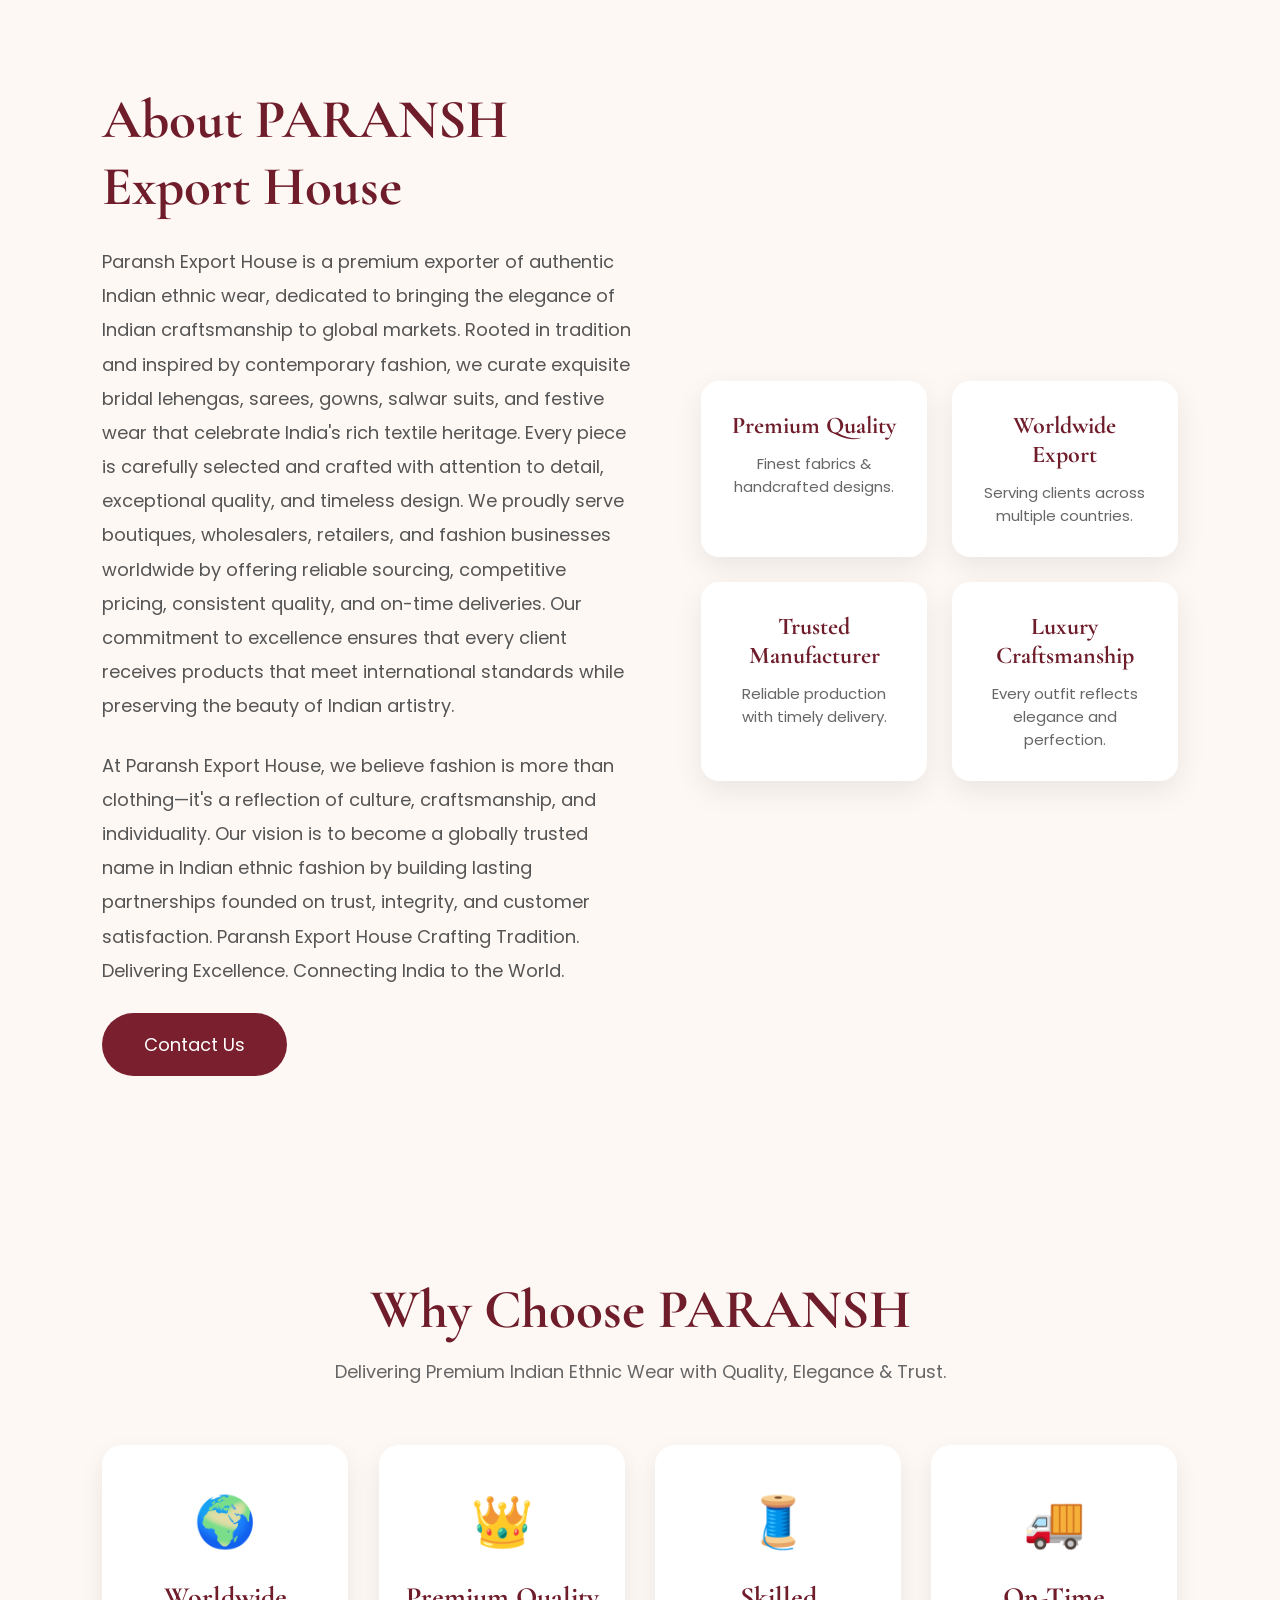
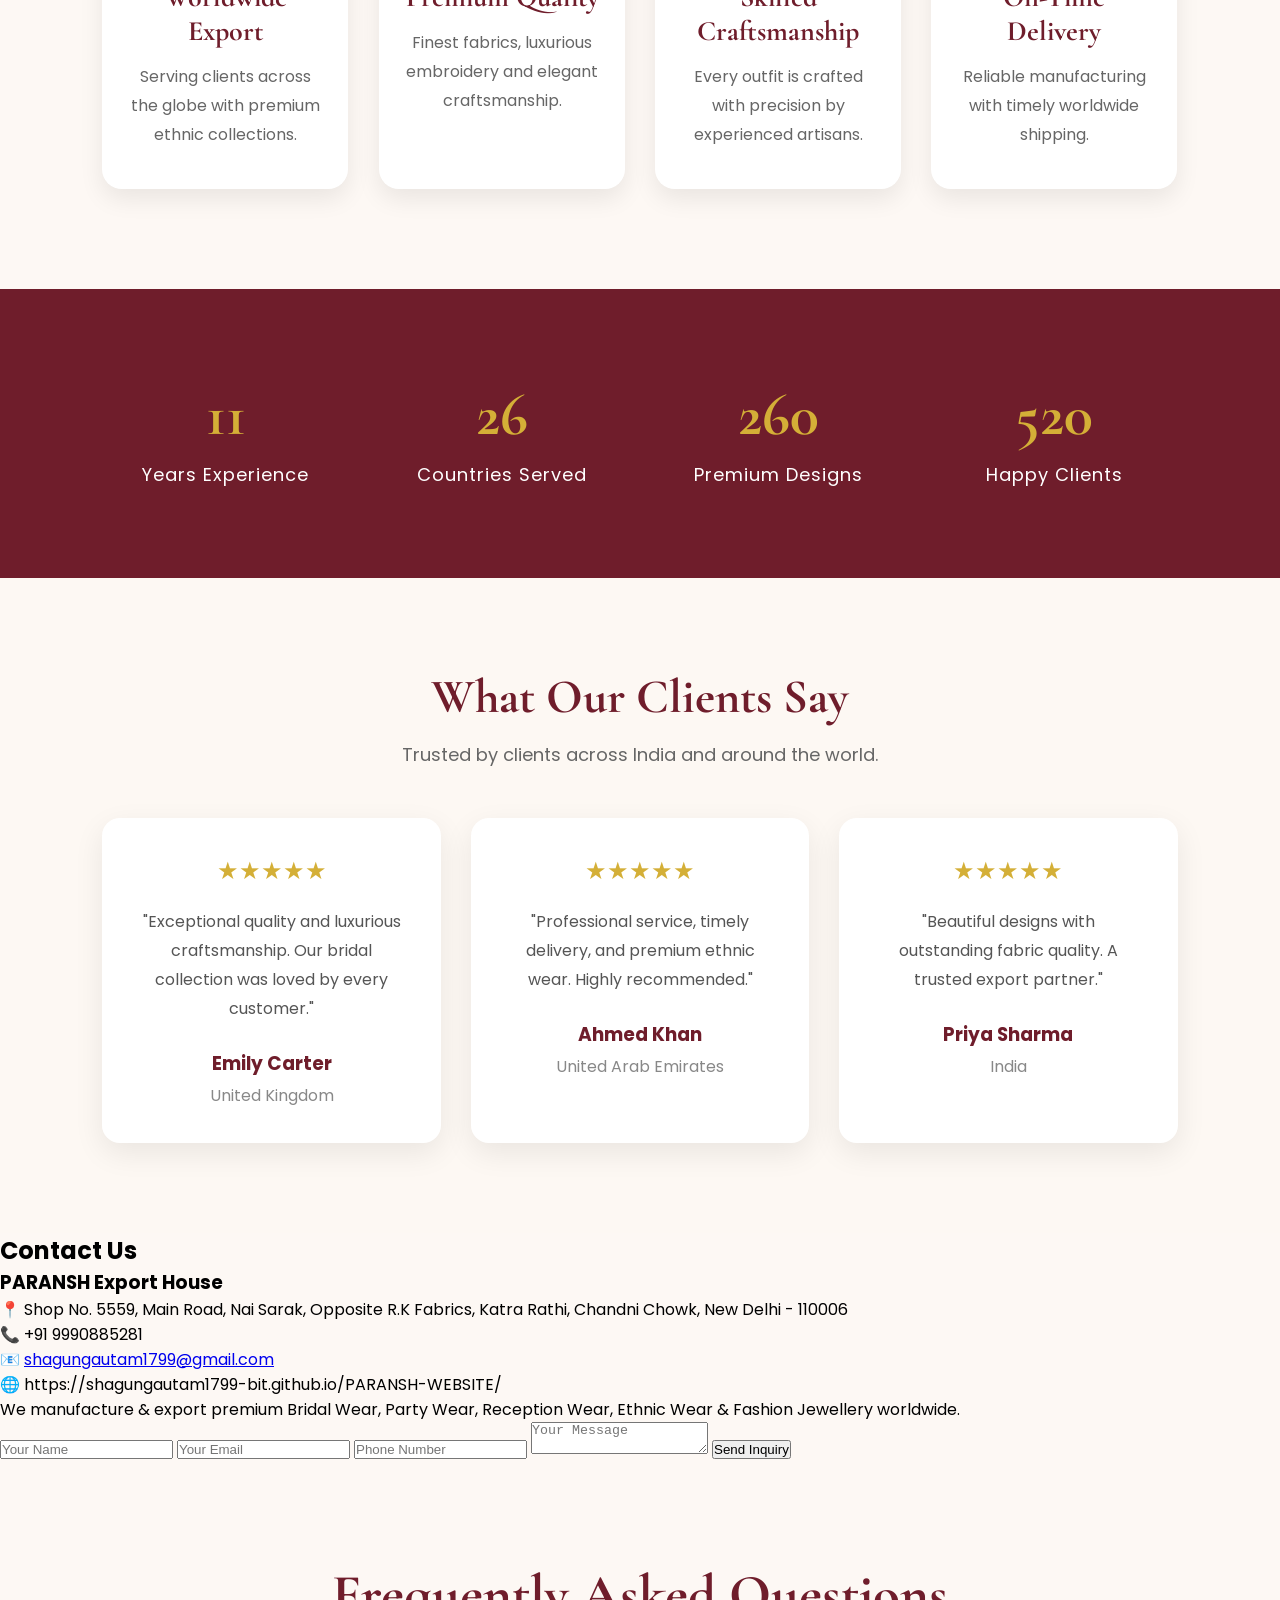
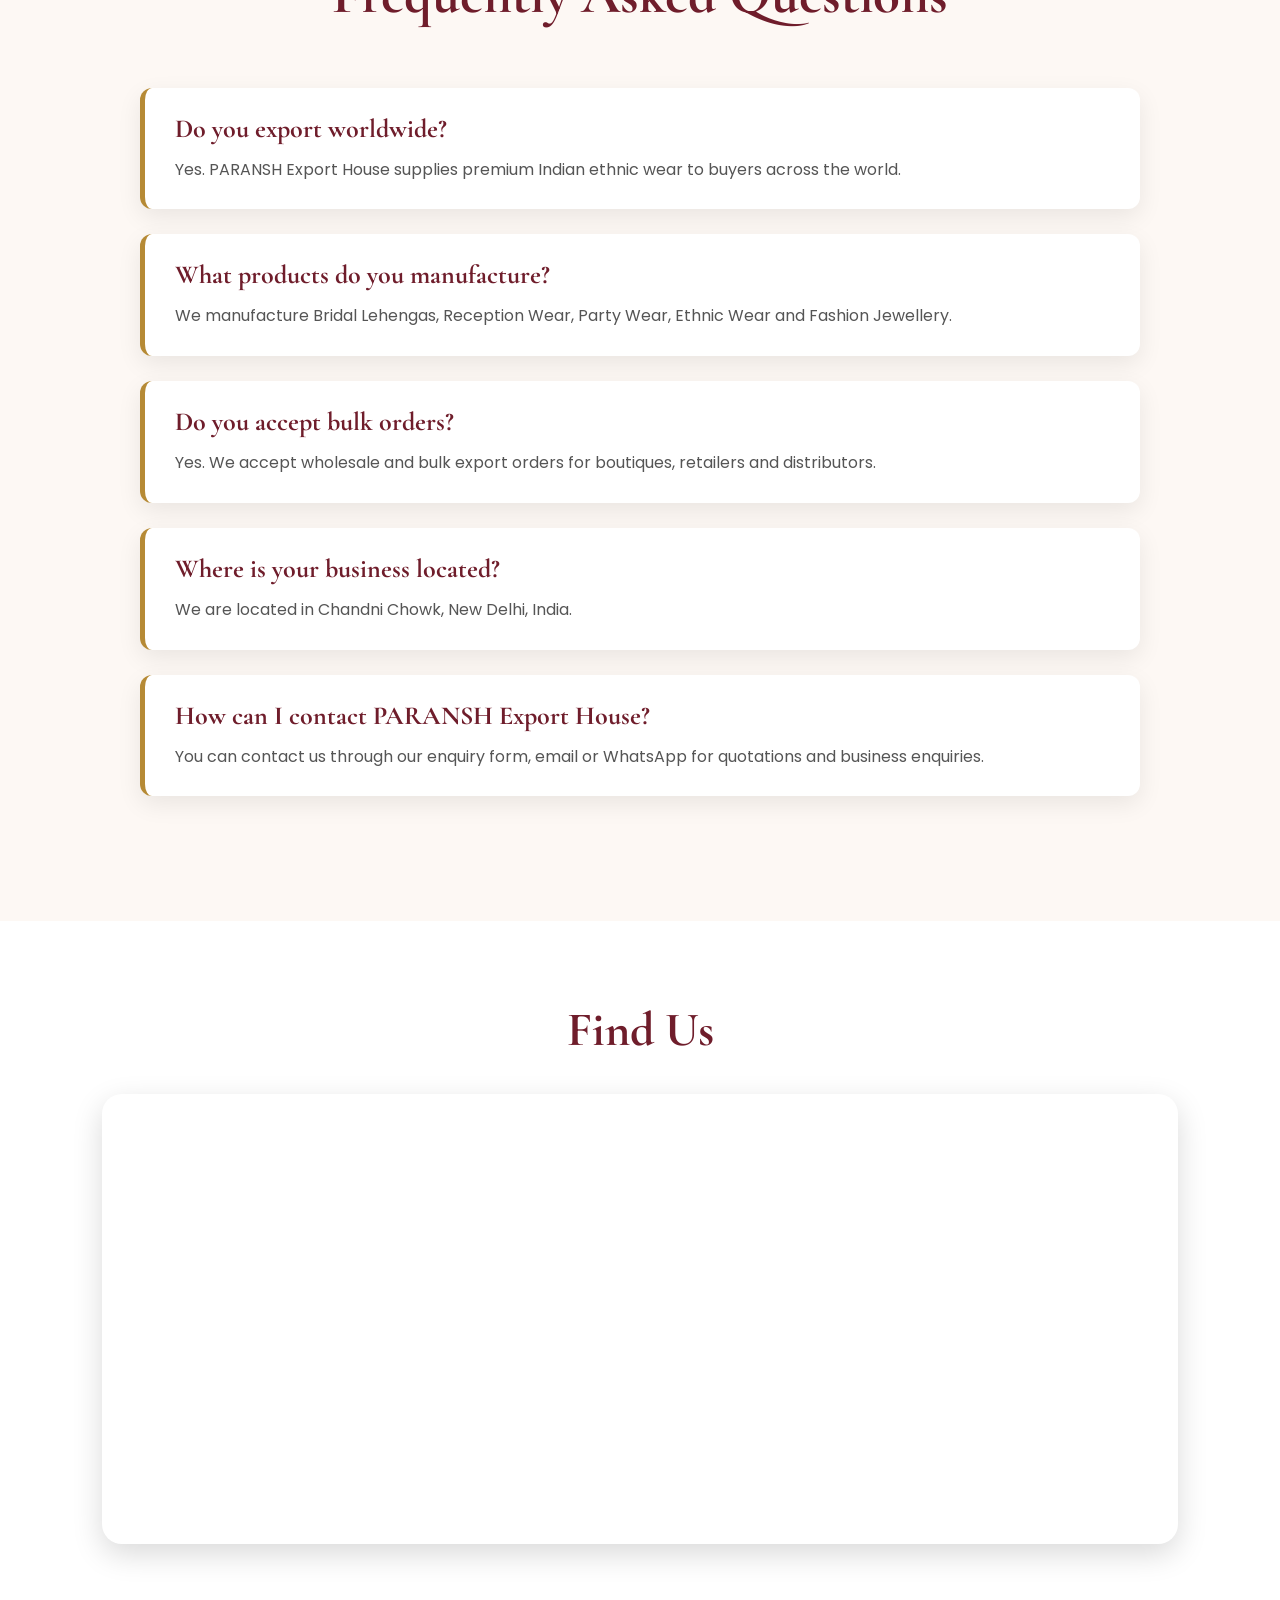
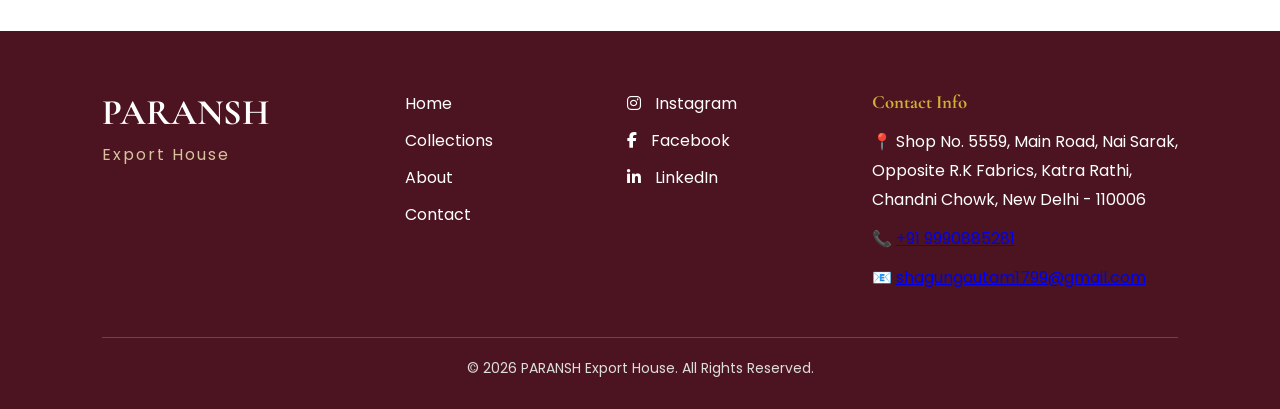
==== commit 2abd28af: "Updated hero section and added bridal lehengas page" ====
--- a/index.html
+++ b/index.html
@@ -199,37 +199,54 @@
     </header>
     <!-- ================= HERO SECTION ================= -->
 
-    <section class="hero" id="home">
-
-        <div class="hero-overlay">
-
-            <div class="hero-left" data-aos="fade-right">
-
-<h1>PARANSH Export House</h1>
-
-<h2>Bridal Lehenga Manufacturer & Exporter in India</h2>
-
-<p>
-Premium Bridal Lehengas, Ethnic Wear & Fashion Jewellery from Chandni Chowk, New Delhi.
-</p>
-
-<a href="#collections" class="hero-btn">
-Explore Collections
-</a>
-
-</div>
-
-            <div class="hero-right" data-aos="fade-left">
-
-                <img src="images/bridal/bridal-transparent.png"
-                     class="hero-model"
-                     alt="Premium Indian Bridal Lehenga by PARANSH Export House"
-
-            </div>
-
-        </div>
-
-    </section>
+<section class="hero" id="home">
+
+    <div class="hero-overlay">
+
+        <div class="hero-left" data-aos="fade-right">
+
+            <span class="hero-tagline">
+                Premium Manufacturer & Worldwide Exporter
+            </span>
+
+            <h1>Luxury Bridal Lehengas Manufacturer & Exporter in India</h1>
+
+            <h2>PARANSH EXPORT HOUSE</h2>
+
+            <p>
+                Discover premium handcrafted Bridal Lehengas, Reception Wear,
+                Party Wear, Ethnic Wear and Fashion Jewellery from Chandni Chowk,
+                New Delhi. Trusted by boutiques, wholesalers and global buyers
+                for exceptional craftsmanship, premium quality and reliable
+                worldwide export services.
+            </p>
+
+            <div class="hero-buttons">
+
+                <a href="#collections" class="hero-btn">
+                    Explore Collections
+                </a>
+
+                <a href="#contact" class="hero-btn hero-btn-outline">
+                    Contact Us
+                </a>
+
+            </div>
+
+        </div>
+
+        <div class="hero-right" data-aos="fade-left">
+
+            <img
+                src="images/bridal/bridal-transparent.png"
+                class="hero-model"
+                alt="Luxury Bridal Lehenga by PARANSH EXPORT HOUSE">
+
+        </div>
+
+    </div>
+
+</section>
     <!-- ================= COLLECTIONS ================= -->
 
 <section class="collections" id="collections">
@@ -244,8 +261,9 @@
             </div>
             <h3>Bridal Lehengas</h3>
             <p>Premium handcrafted bridal lehengas with luxurious embroidery and elegant designs.</p>
-            <a href="#" class="collection-btn">View Collection →</a>
-        </div>
+            <a href="bridal-lehengas.html" class="collection-btn">
+              View Collection →
+            </a>
     
 
         <div class="collection-card" data-aos="zoom-in">
--- a/style.css
+++ b/style.css
@@ -259,6 +259,11 @@
 
     width:380px;
 }
+
+}
+.hero-buttons{
+
+    justify-content:center;
 
 }
 /* ===========================
@@ -1036,4 +1041,101 @@
 .collection-btn:hover{
     background:#b68a35;
     transform:translateY(-3px);
+}
+.hero-left h2{
+
+    font-size:38px;
+    color:#b68a35;
+    font-family:'Cormorant Garamond',serif;
+    margin-bottom:20px;
+
+}
+
+.hero-buttons{
+
+    display:flex;
+    gap:20px;
+    flex-wrap:wrap;
+
+}
+
+.hero-btn-outline{
+
+    background:transparent;
+    color:#6f1d2b;
+    border:2px solid #6f1d2b;
+
+}
+
+.hero-btn-outline:hover{
+
+    background:#6f1d2b;
+    color:#fff;
+
+}
+/* ===========================
+   HERO NEW DESIGN
+=========================== */
+
+.hero-tagline{
+
+    display:inline-block;
+    padding:10px 22px;
+    background:#f4e7cf;
+    color:#7a1f2d;
+    border-radius:40px;
+    font-size:15px;
+    font-weight:600;
+    margin-bottom:25px;
+    letter-spacing:1px;
+
+}
+
+.hero-left h2{
+
+    font-size:34px;
+    color:#b68a35;
+    font-family:'Cormorant Garamond',serif;
+    margin-bottom:20px;
+    letter-spacing:2px;
+
+}
+
+.hero-buttons{
+
+    display:flex;
+    gap:18px;
+    flex-wrap:wrap;
+
+}
+
+.hero-btn-outline{
+
+    background:transparent;
+    color:#7a1f2d;
+    border:2px solid #7a1f2d;
+
+}
+
+.hero-btn-outline:hover{
+
+    background:#7a1f2d;
+    color:#fff;
+
+}
+
+@media(max-width:768px){
+
+.hero-buttons{
+
+    justify-content:center;
+
+}
+
+.hero-tagline{
+
+    font-size:13px;
+
+}
+
 }
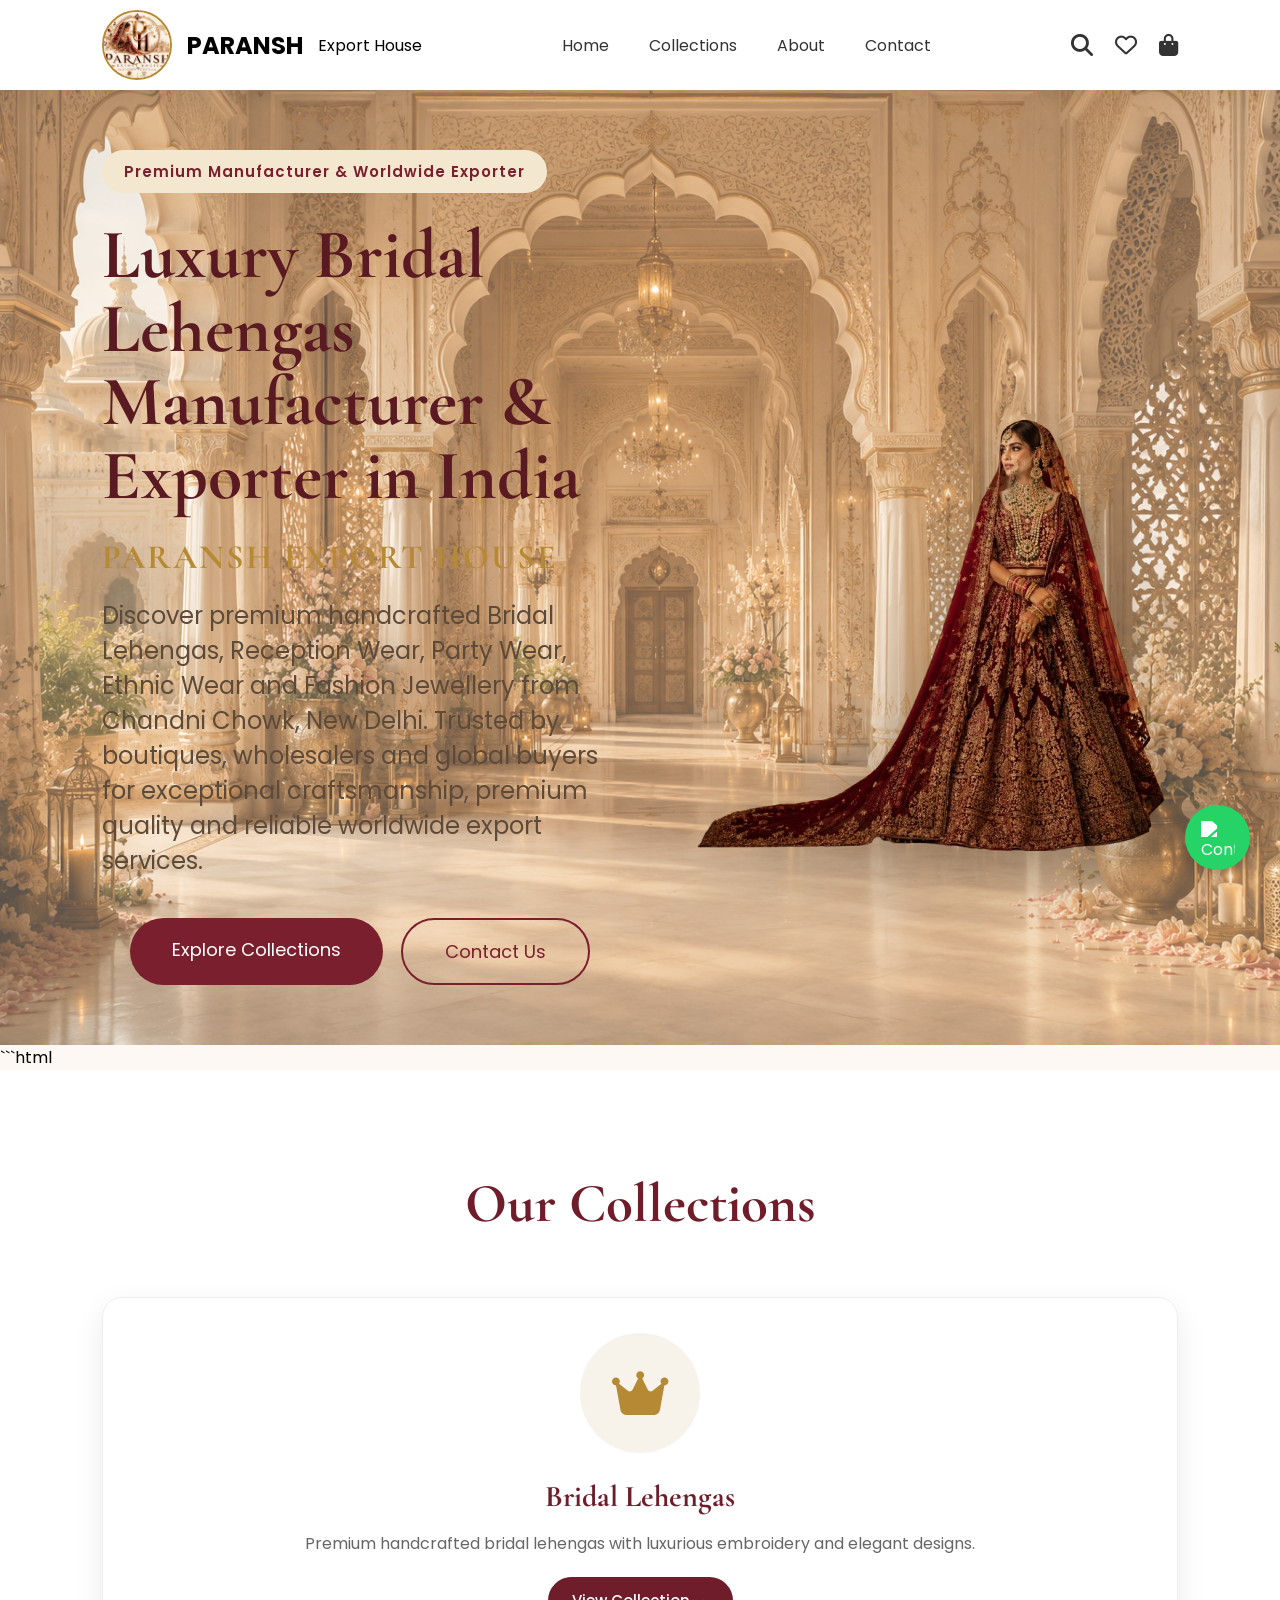
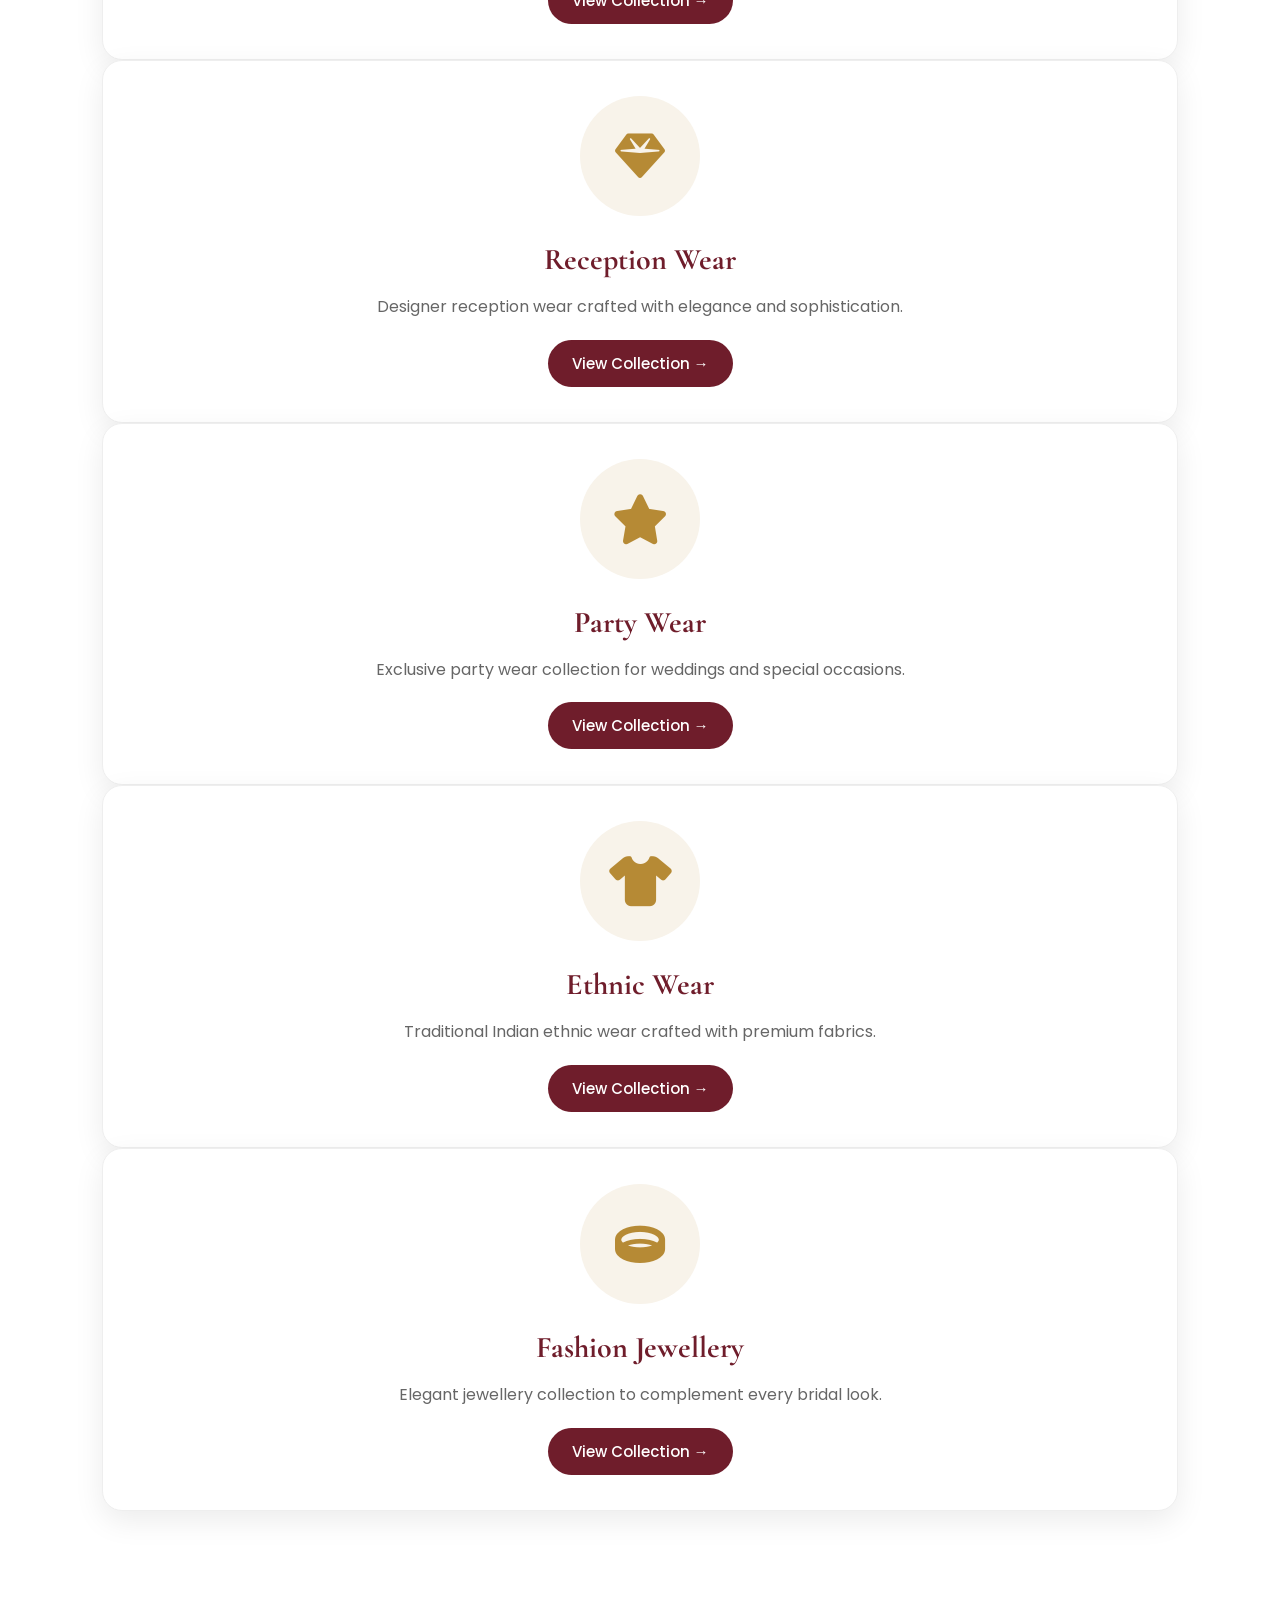
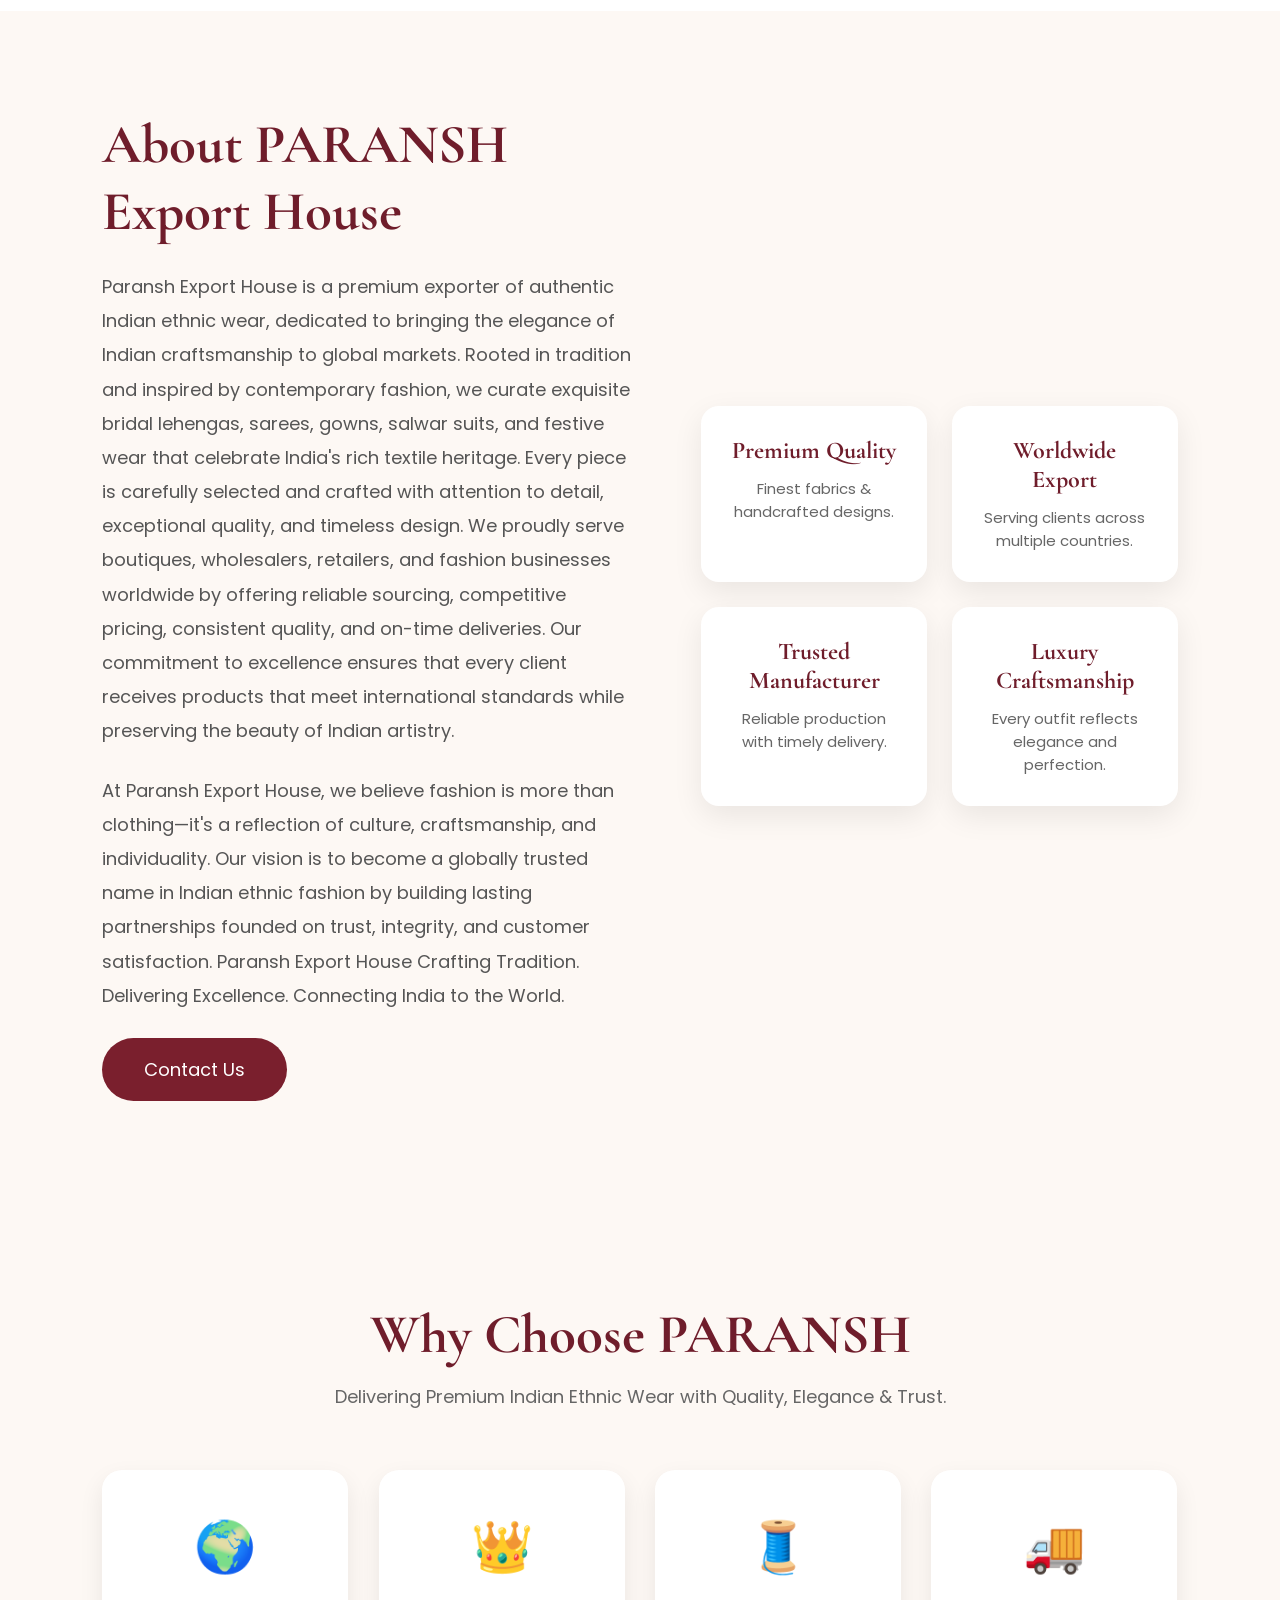
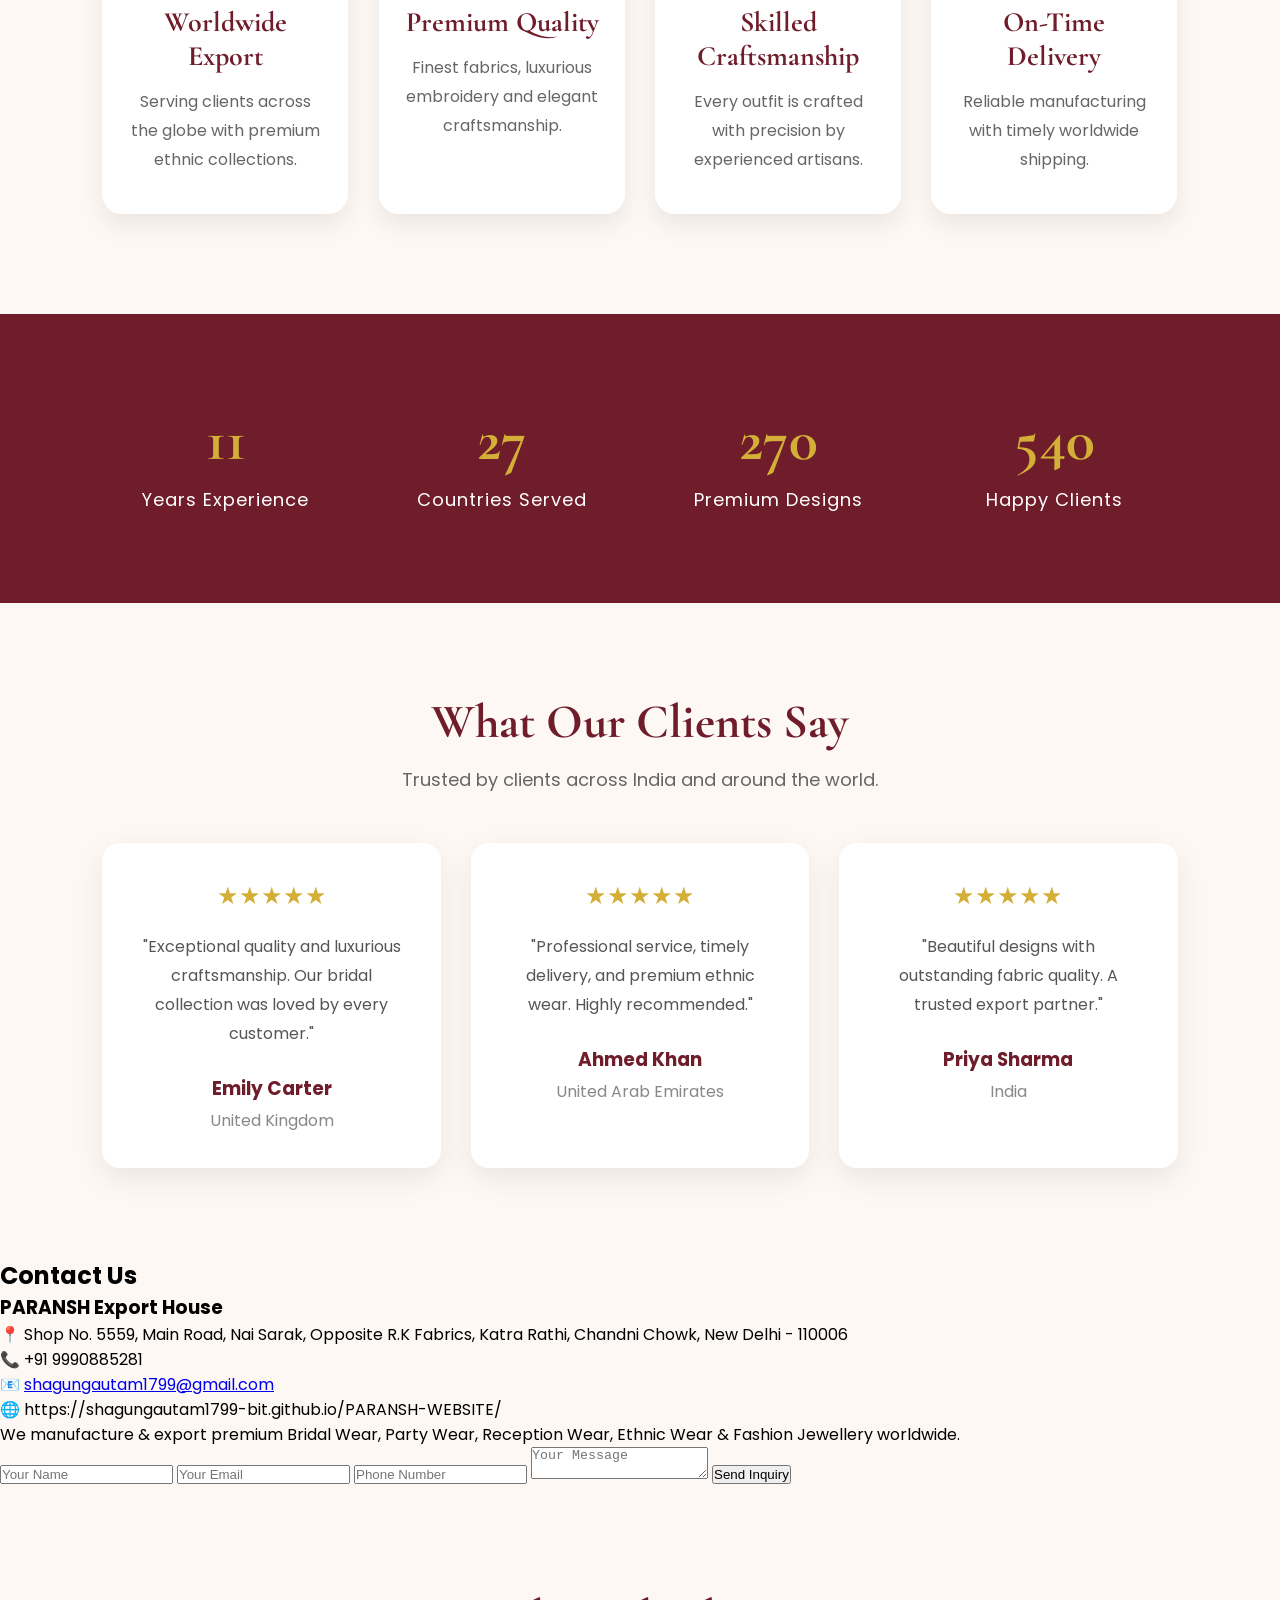
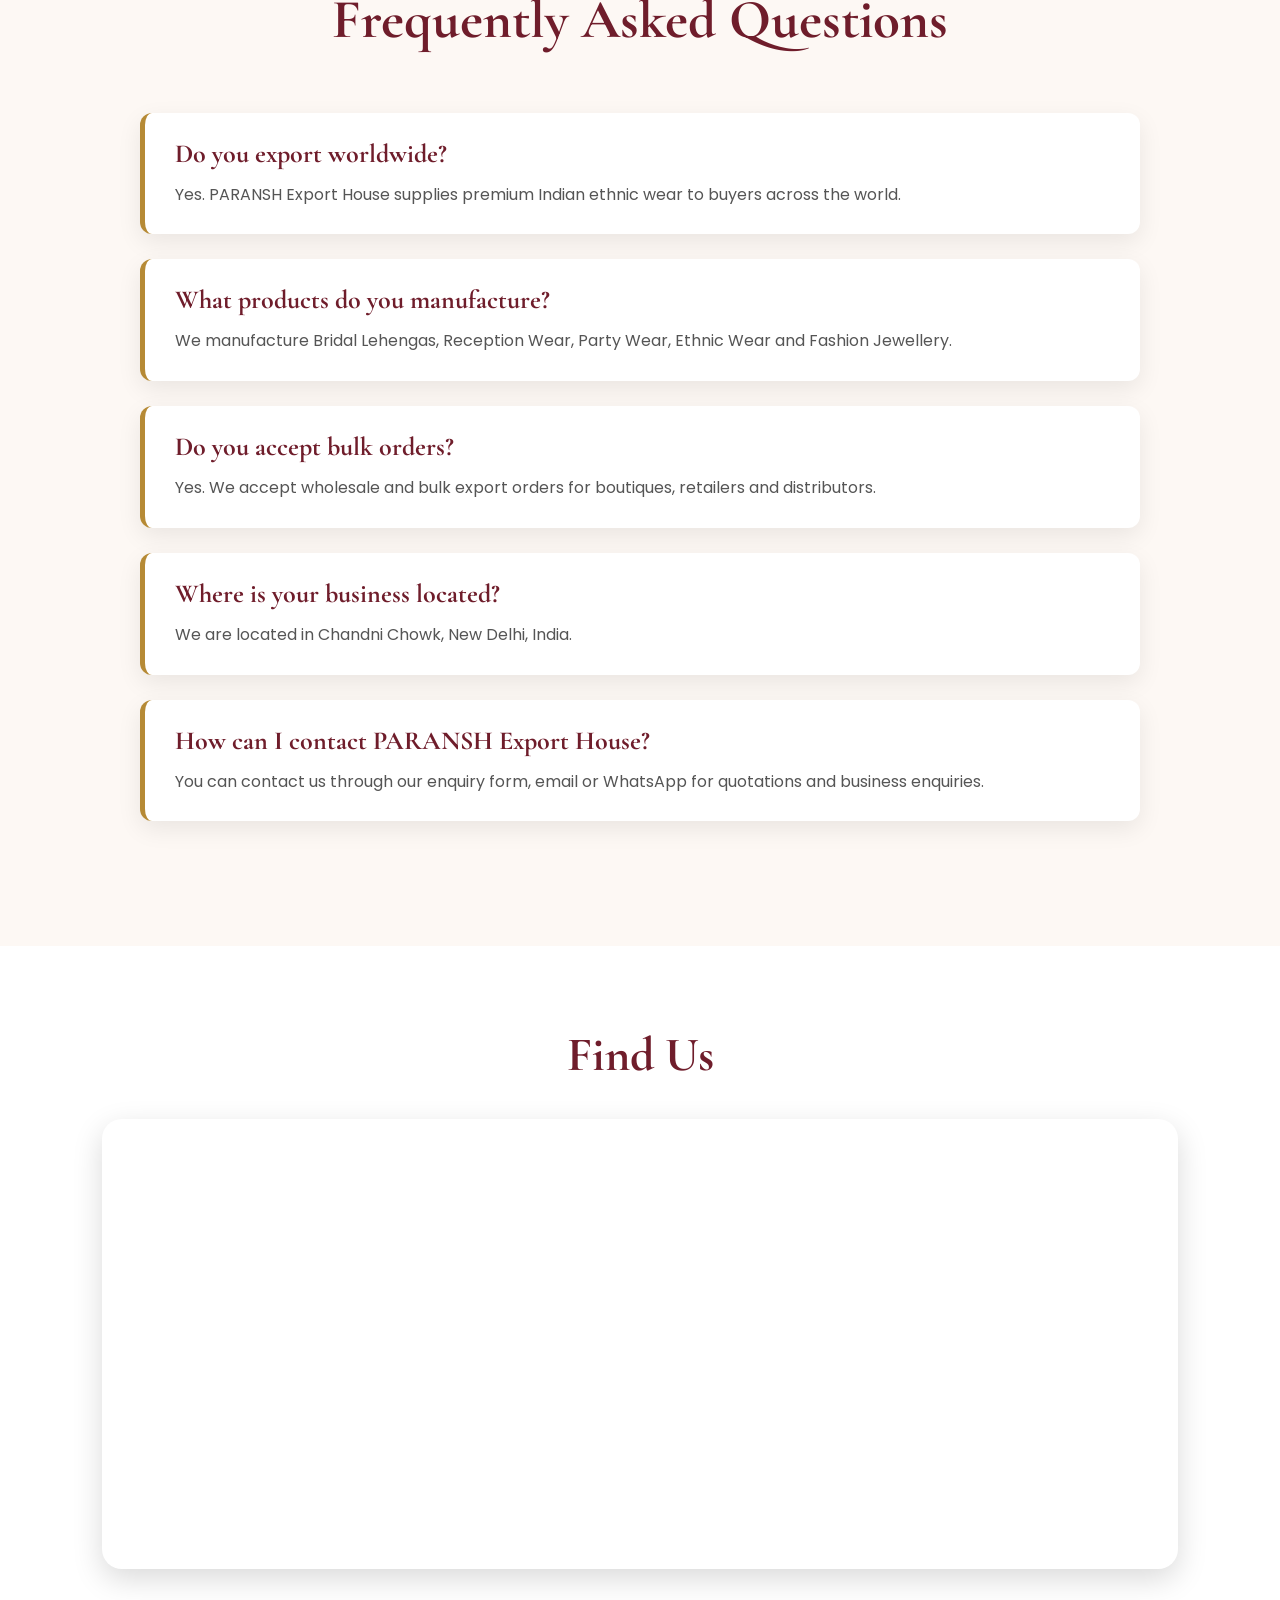
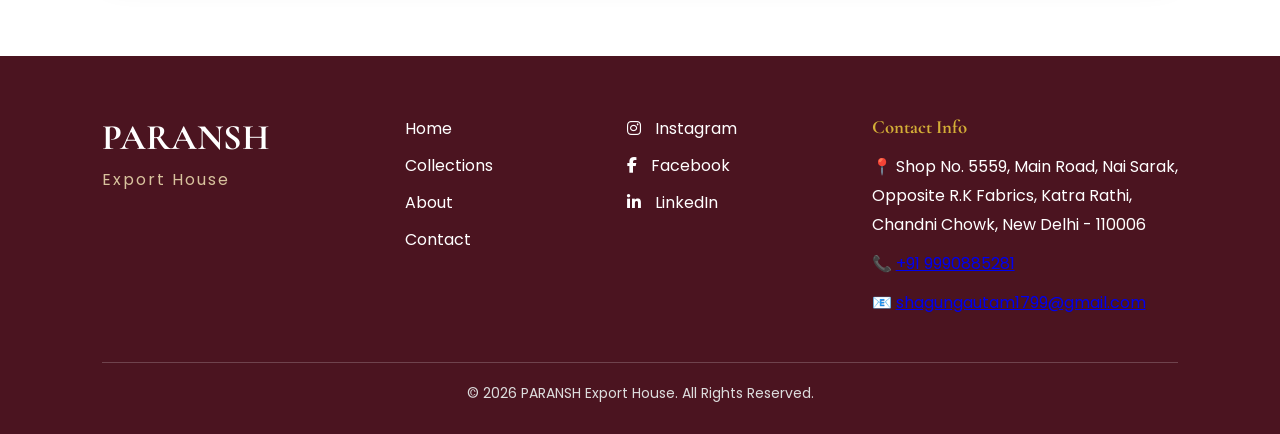
==== commit 2352272f: "Fixed collection cards and navigation links" ====
--- a/index.html
+++ b/index.html
@@ -247,7 +247,8 @@
     </div>
 
 </section>
-    <!-- ================= COLLECTIONS ================= -->
+    ```html
+<!-- ================= COLLECTIONS ================= -->
 
 <section class="collections" id="collections">
 
@@ -255,56 +256,95 @@
 
     <div class="collection-container">
 
+        <!-- Bridal -->
         <div class="collection-card" data-aos="zoom-in">
             <div class="collection-placeholder">
                 <i class="fa-solid fa-crown"></i>
             </div>
+
             <h3>Bridal Lehengas</h3>
-            <p>Premium handcrafted bridal lehengas with luxurious embroidery and elegant designs.</p>
+
+            <p>
+                Premium handcrafted bridal lehengas with luxurious embroidery and elegant designs.
+            </p>
+
             <a href="bridal-lehengas.html" class="collection-btn">
-              View Collection →
+                View Collection →
             </a>
-    
-
+        </div>
+
+        <!-- Reception -->
         <div class="collection-card" data-aos="zoom-in">
             <div class="collection-placeholder">
                 <i class="fa-solid fa-gem"></i>
             </div>
+
             <h3>Reception Wear</h3>
-            <p>Designer reception wear crafted with elegance and sophistication.</p>
-            <a href="#" class="collection-btn">View Collection →</a>
-        </div>
-
+
+            <p>
+                Designer reception wear crafted with elegance and sophistication.
+            </p>
+
+            <a href="reception-wear.html" class="collection-btn">
+                View Collection →
+            </a>
+        </div>
+
+        <!-- Party -->
         <div class="collection-card" data-aos="zoom-in">
             <div class="collection-placeholder">
                 <i class="fa-solid fa-star"></i>
             </div>
+
             <h3>Party Wear</h3>
-            <p>Exclusive party wear collection for weddings and special occasions.</p>
-            <a href="#" class="collection-btn">View Collection →</a>
-        </div>
-
+
+            <p>
+                Exclusive party wear collection for weddings and special occasions.
+            </p>
+
+            <a href="party-wear.html" class="collection-btn">
+                View Collection →
+            </a>
+        </div>
+
+        <!-- Ethnic -->
         <div class="collection-card" data-aos="zoom-in">
             <div class="collection-placeholder">
                 <i class="fa-solid fa-shirt"></i>
             </div>
+
             <h3>Ethnic Wear</h3>
-            <p>Traditional Indian ethnic wear crafted with premium fabrics.</p>
-            <a href="#" class="collection-btn">View Collection →</a>
-        </div>
-
+
+            <p>
+                Traditional Indian ethnic wear crafted with premium fabrics.
+            </p>
+
+            <a href="ethnic-wear.html" class="collection-btn">
+                View Collection →
+            </a>
+        </div>
+
+        <!-- Jewellery -->
         <div class="collection-card" data-aos="zoom-in">
             <div class="collection-placeholder">
                 <i class="fa-solid fa-ring"></i>
             </div>
+
             <h3>Fashion Jewellery</h3>
-            <p>Elegant jewellery collection to complement every bridal look.</p>
-            <a href="#" class="collection-btn">View Collection →</a>
-        </div>
-
-    </div>
-
-</section>
+
+            <p>
+                Elegant jewellery collection to complement every bridal look.
+            </p>
+
+            <a href="fashion-jewellery.html" class="collection-btn">
+                View Collection →
+            </a>
+        </div>
+
+    </div>
+
+</section>
+
 <!-- ================= ABOUT ================= -->
 
 <section class="about" id="about">
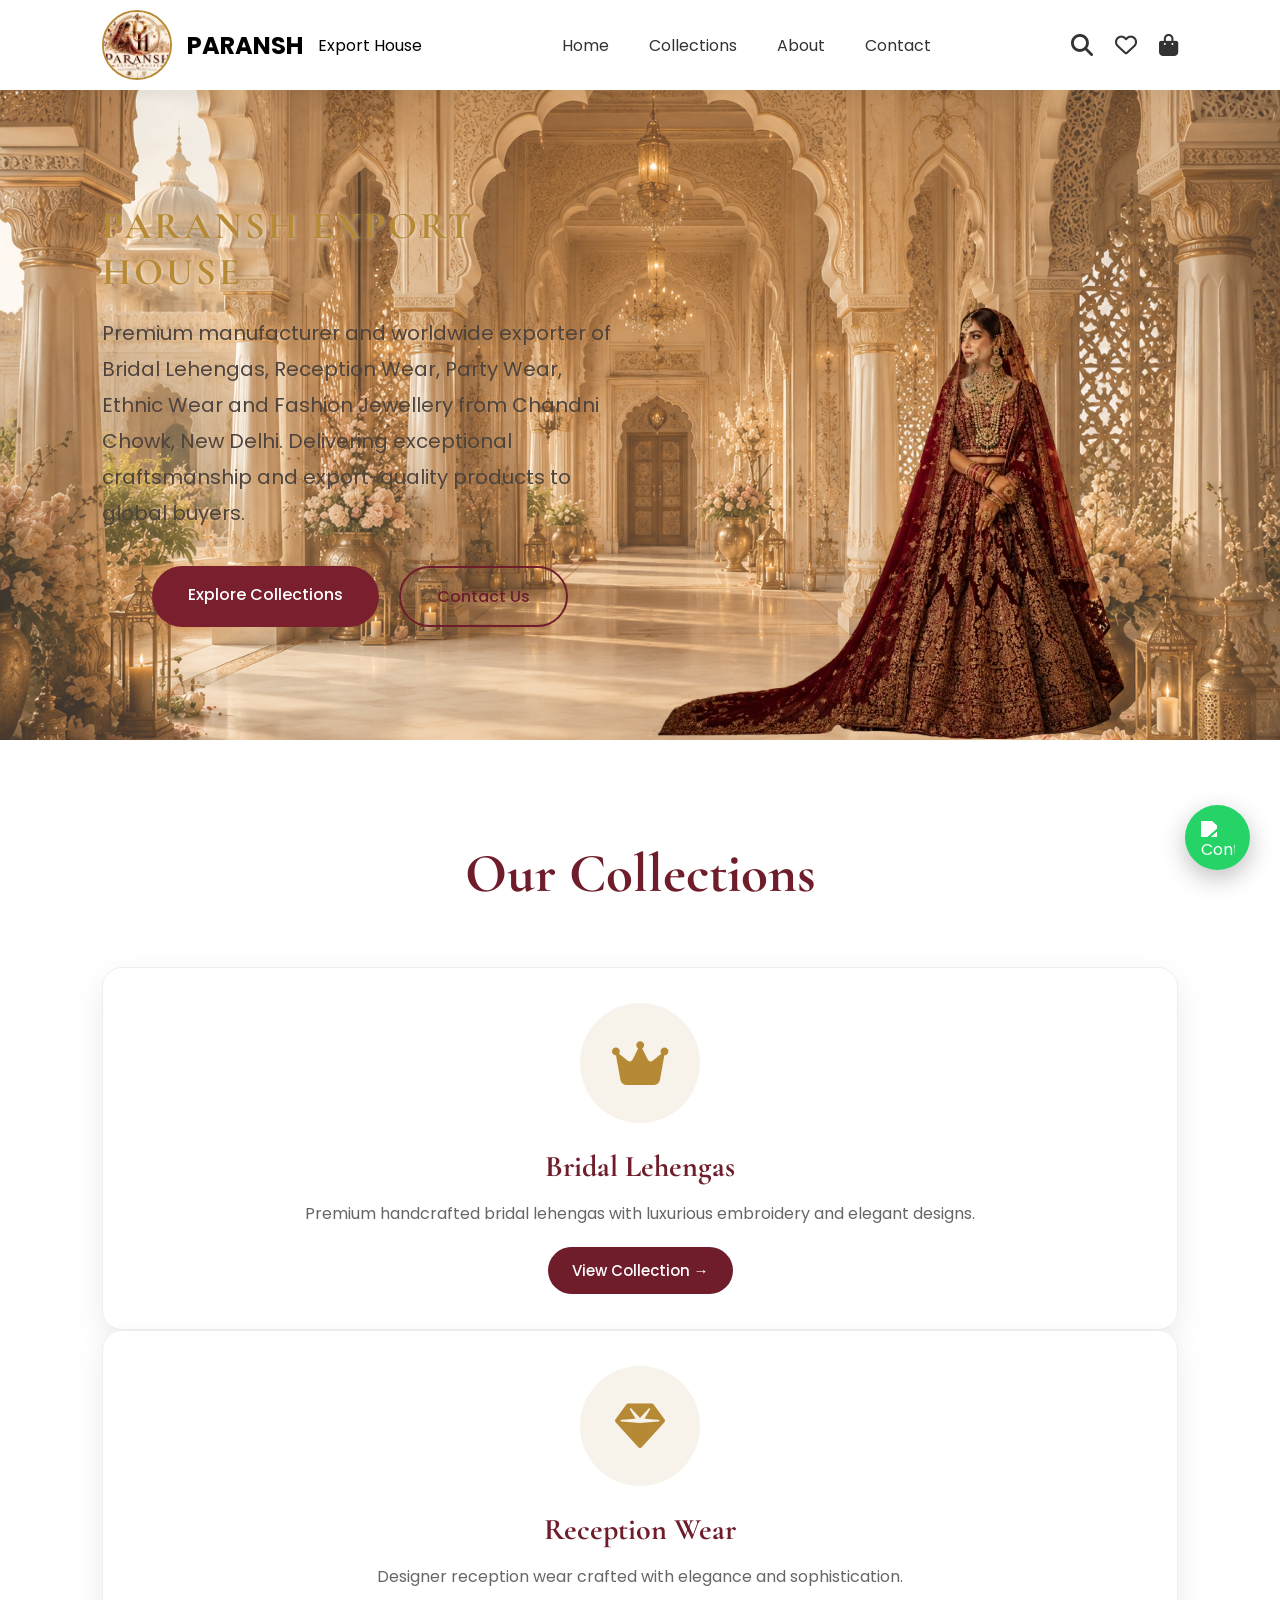
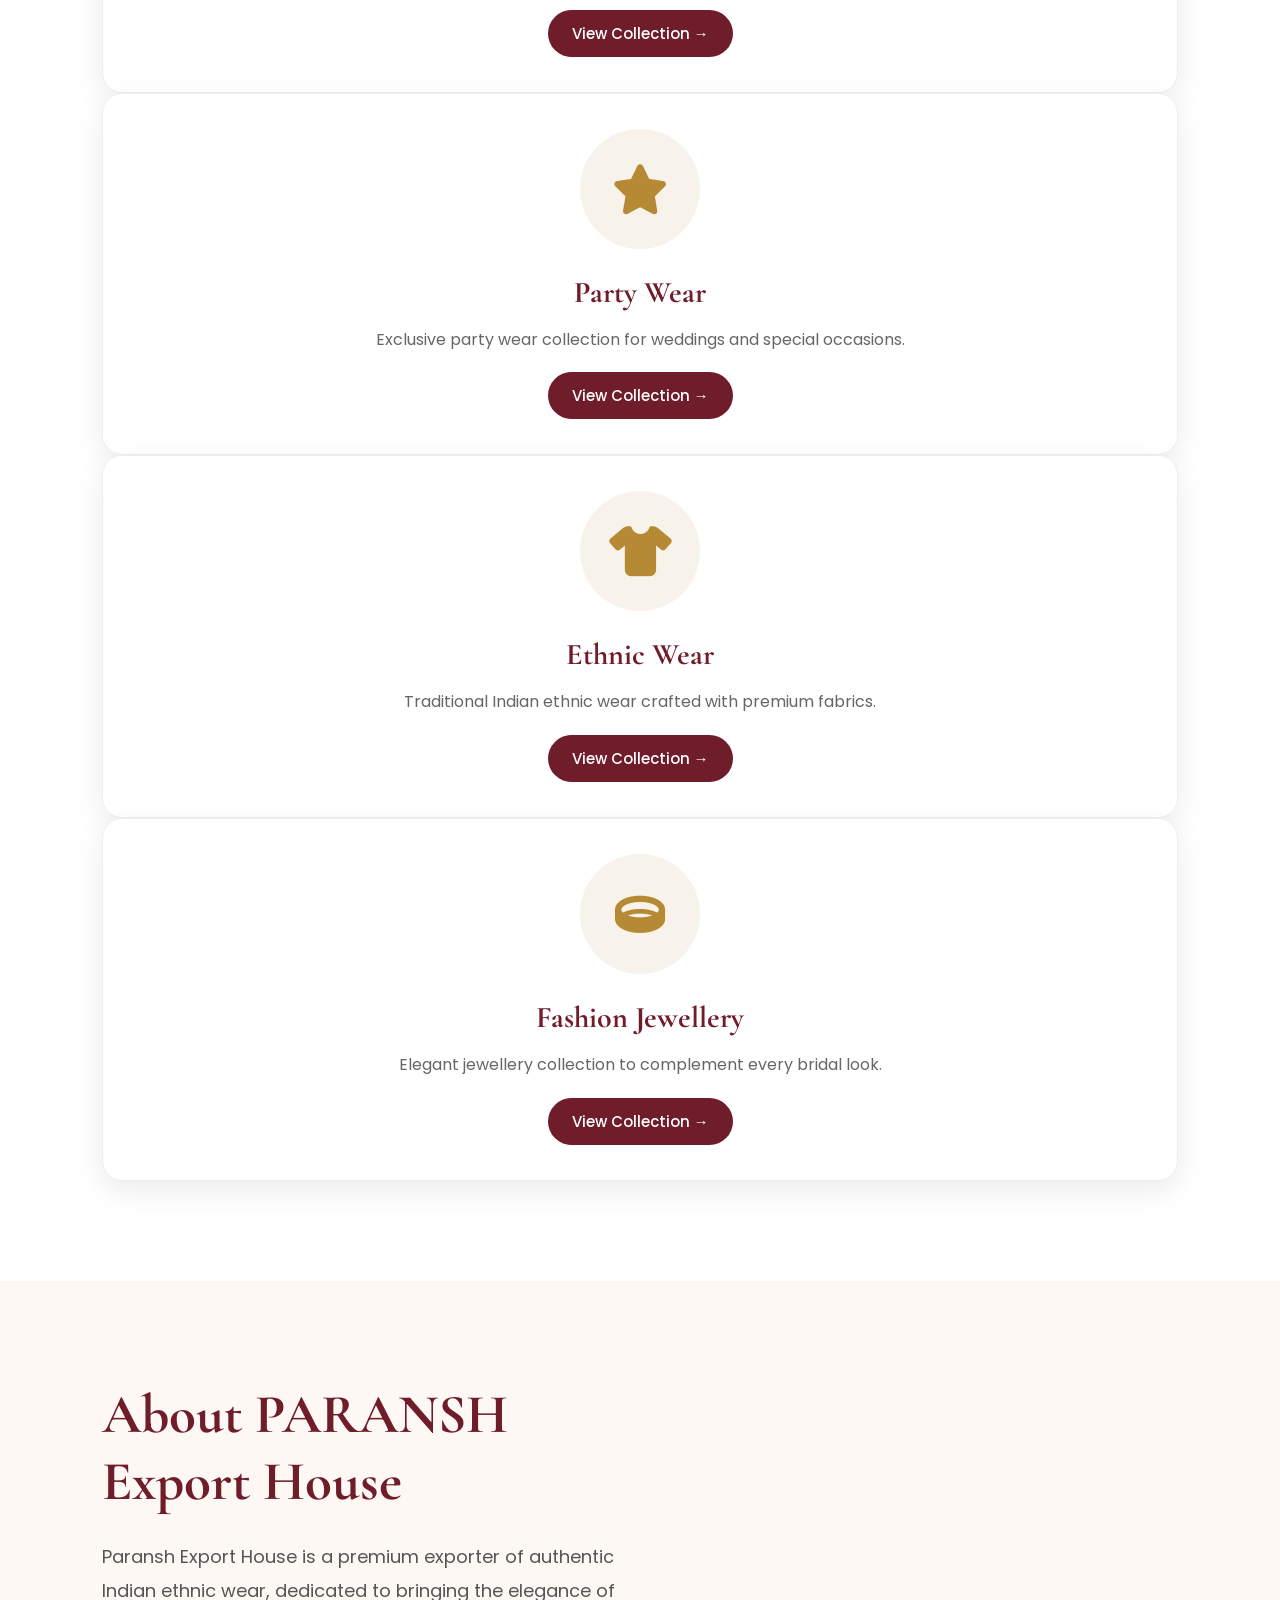
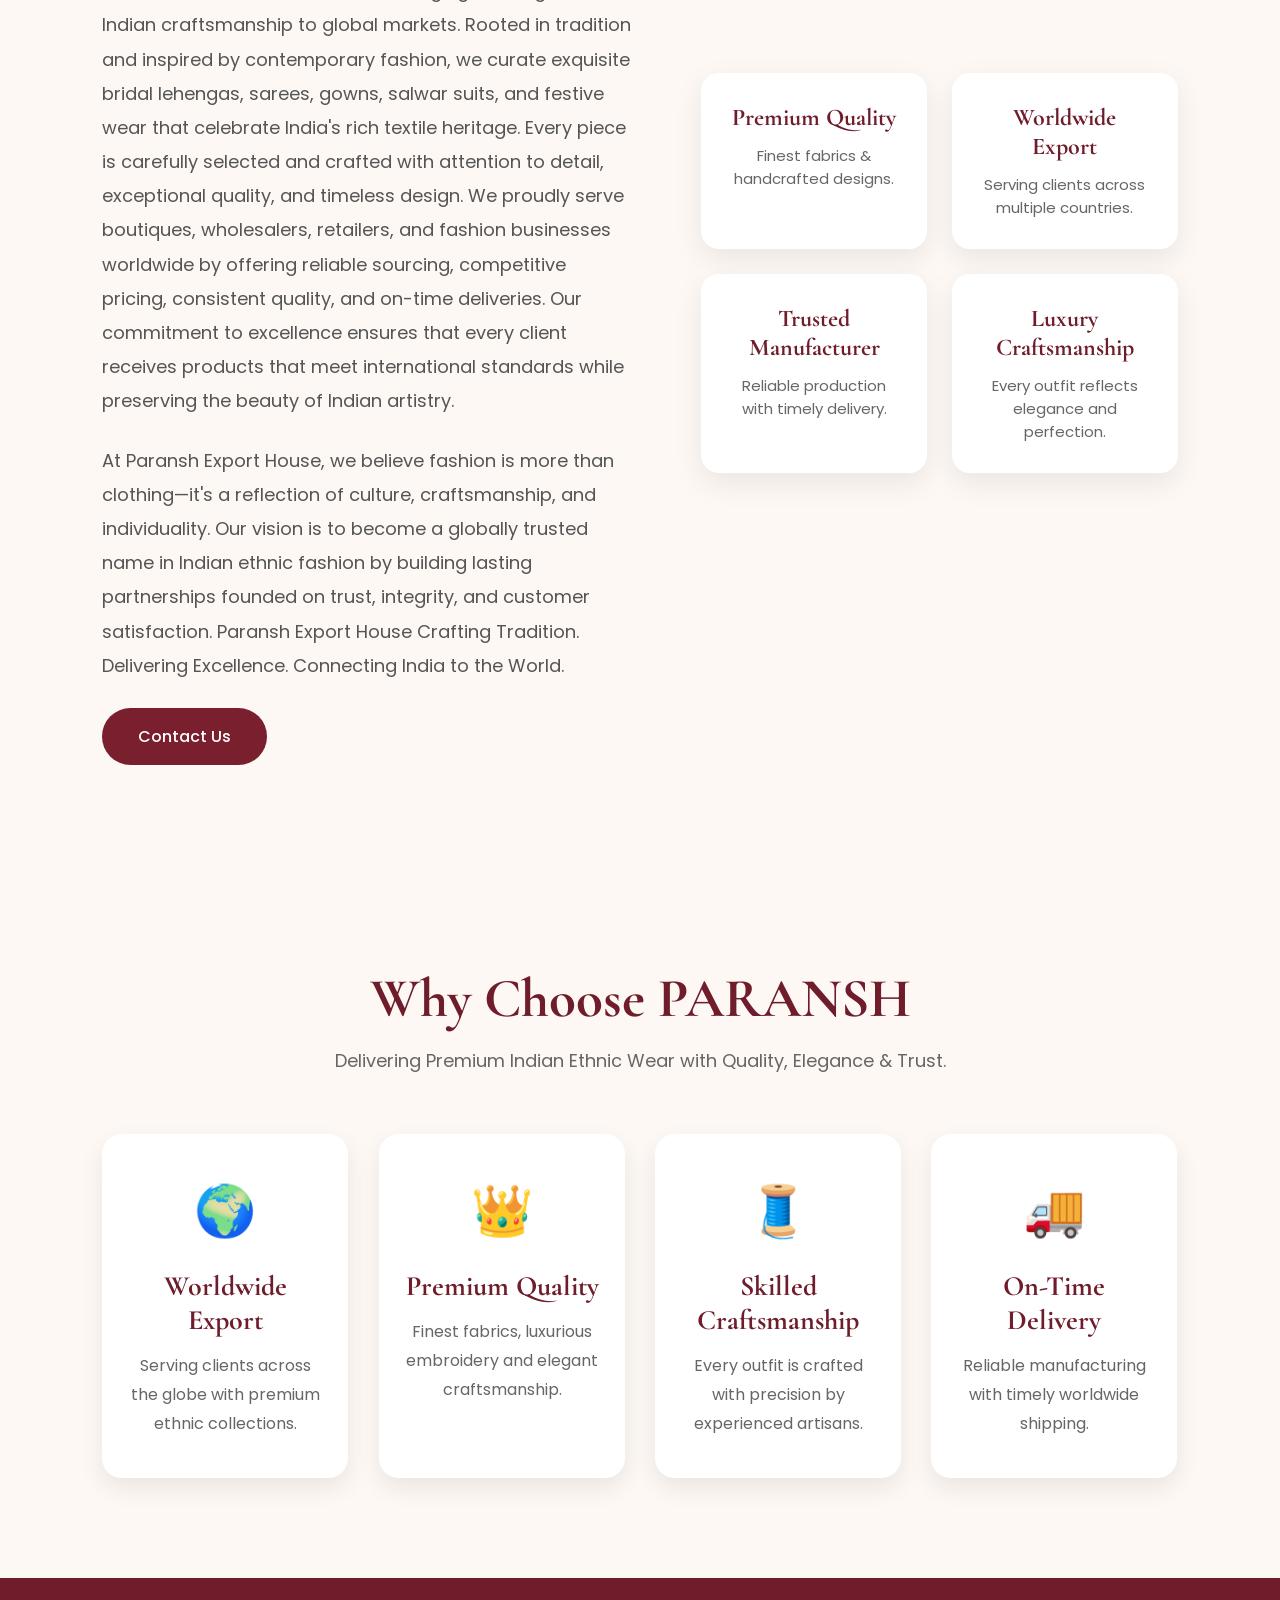
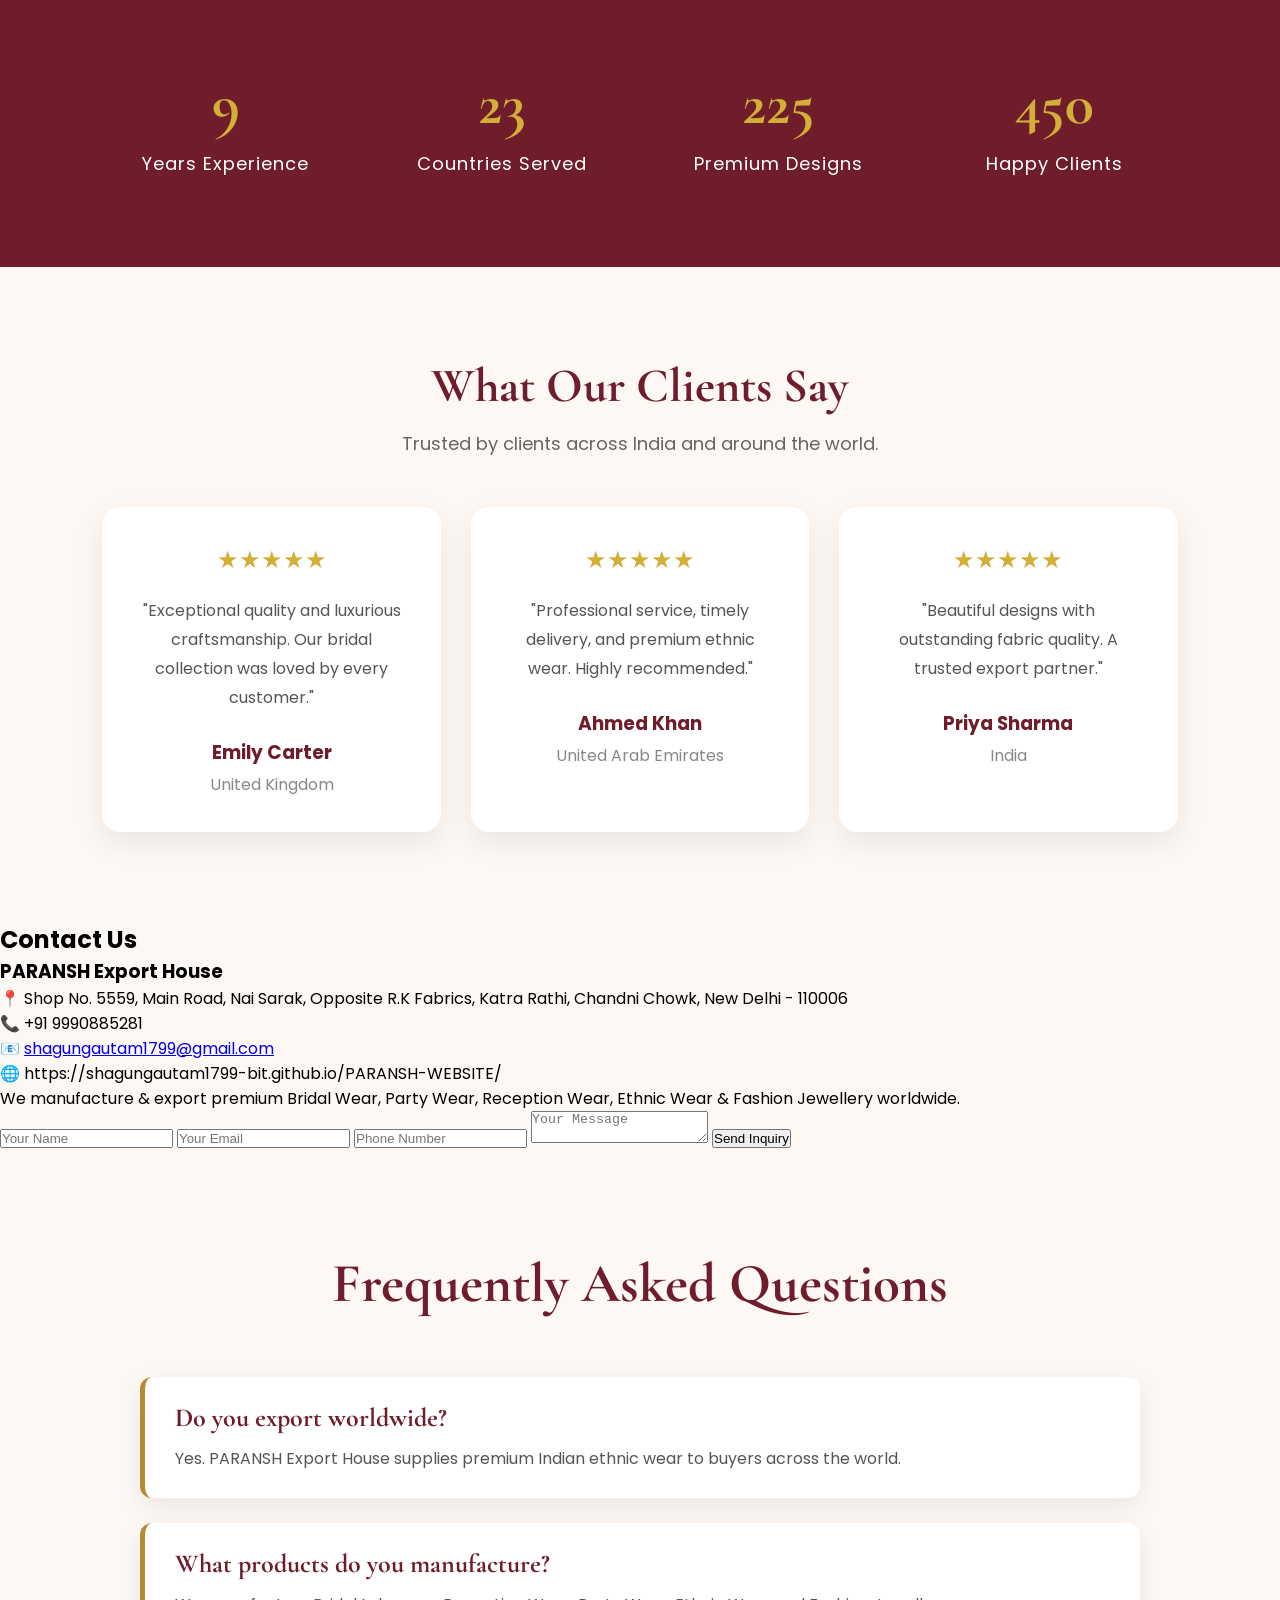
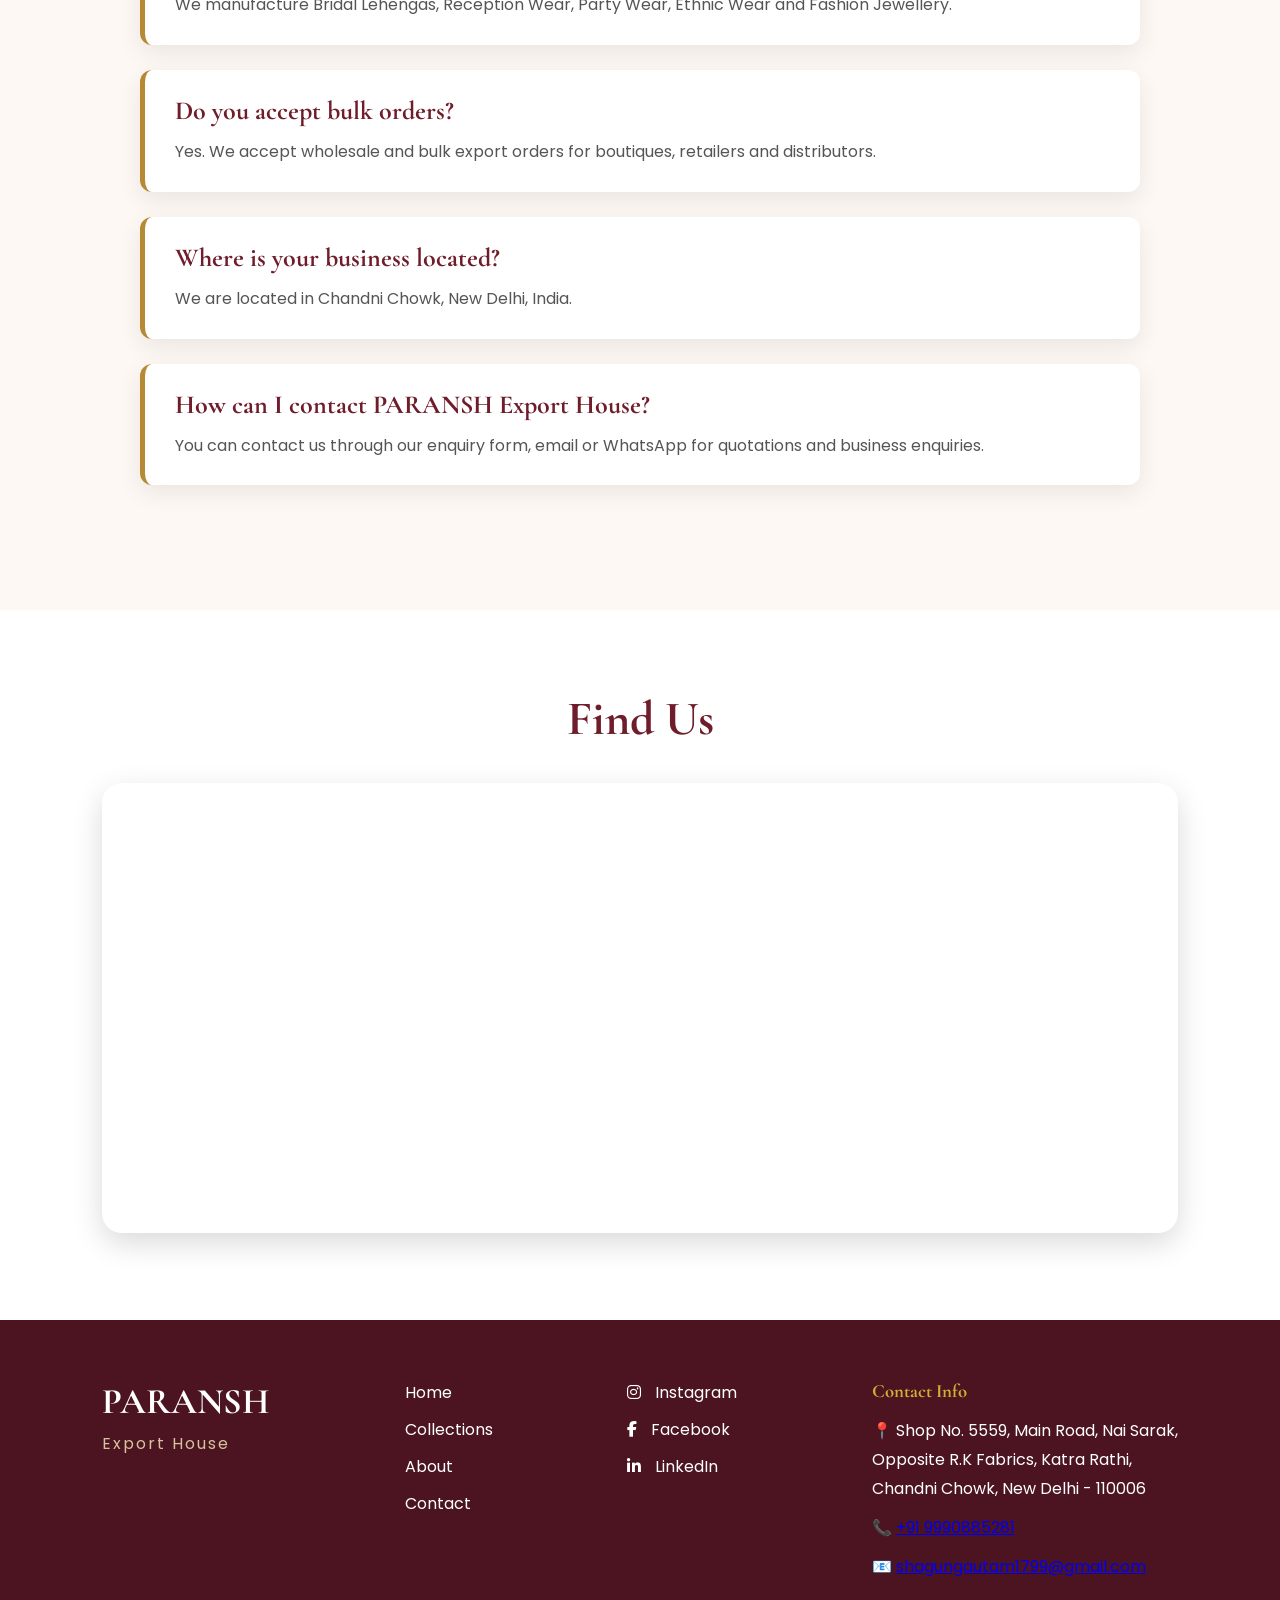
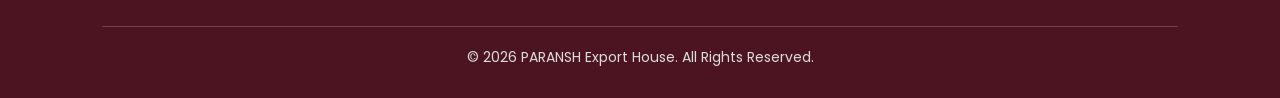
==== commit e26af0b9: "Redesigned hero section, improved homepage layout, updated collections and enhanced SEO" ====
--- a/index.html
+++ b/index.html
@@ -205,20 +205,12 @@
 
         <div class="hero-left" data-aos="fade-right">
 
-            <span class="hero-tagline">
-                Premium Manufacturer & Worldwide Exporter
-            </span>
-
-            <h1>Luxury Bridal Lehengas Manufacturer & Exporter in India</h1>
-
             <h2>PARANSH EXPORT HOUSE</h2>
 
             <p>
-                Discover premium handcrafted Bridal Lehengas, Reception Wear,
-                Party Wear, Ethnic Wear and Fashion Jewellery from Chandni Chowk,
-                New Delhi. Trusted by boutiques, wholesalers and global buyers
-                for exceptional craftsmanship, premium quality and reliable
-                worldwide export services.
+                Premium manufacturer and worldwide exporter of Bridal Lehengas, Reception Wear,
+                Party Wear, Ethnic Wear and Fashion Jewellery from Chandni Chowk, New Delhi.
+                Delivering exceptional craftsmanship and export-quality products to global buyers.
             </p>
 
             <div class="hero-buttons">
@@ -247,7 +239,7 @@
     </div>
 
 </section>
-    ```html
+
 <!-- ================= COLLECTIONS ================= -->
 
 <section class="collections" id="collections">
--- a/style.css
+++ b/style.css
@@ -111,108 +111,141 @@
 =========================== */
 
 .hero{
-    position: relative;
-    min-height: 100vh;
-
-    background: url("images/banners/hero-banner.jpg") center center/cover no-repeat;
-
-    overflow: hidden;
+    position:relative;
+    height:650px;
+    background:url("images/banners/hero-banner.jpg") center center/cover no-repeat;
+    overflow:hidden;
 }
 
 .hero::before{
     content:"";
     position:absolute;
     inset:0;
-    background:rgba(255,248,240,.30);
+    background:rgba(255,248,240,.18);
 }
 
 .hero-overlay{
-
     position:relative;
     z-index:2;
-
     max-width:1400px;
+    height:100%;
     margin:auto;
-
-    min-height:100vh;
+    padding:0 8%;
 
     display:flex;
     justify-content:space-between;
     align-items:center;
-
-    padding:60px 8%;
 }
 
 .hero-left{
     width:48%;
 }
 
+.hero-left h2{
+    font-size:36px;
+    color:#5A0F1F;
+    font-family:'Cormorant Garamond', serif;
+    font-weight:700;
+    letter-spacing:3px;
+    text-transform:uppercase;
+    text-shadow:1px 1px 4px rgba(255,255,255,0.5);
+}
+
+.hero-left p{
+    font-size:20px;
+    line-height:1.8;
+    color:#4e443d;
+    max-width:560px;
+    margin-bottom:35px;
+}
+
+.hero-buttons{
+    display:flex;
+    gap:18px;
+}
+
+.hero-btn{
+    display:inline-block;
+    padding:16px 36px;
+    background:#7a1f2d;
+    color:#fff;
+    text-decoration:none;
+    border-radius:50px;
+    font-weight:500;
+    transition:.3s;
+}
+
+.hero-btn:hover{
+    background:#56121d;
+}
+
+.hero-btn-outline{
+    display:inline-block;
+    padding:16px 36px;
+    border:2px solid #7a1f2d;
+    color:#7a1f2d;
+    text-decoration:none;
+    border-radius:50px;
+    transition:.3s;
+}
+
+.hero-btn-outline:hover{
+    background:#7a1f2d;
+    color:#fff;
+}
+
+.hero-right{
+    width:50%;
+    display:flex;
+    justify-content:flex-end;
+    align-items:flex-end;
+}
+
+.hero-model{
+    width:800px;
+    max-width:none;
+    transform:translateY(100px);
+}
+
+@media(max-width:991px){
+
+.hero{
+    height:auto;
+}
+
+.hero-overlay{
+    flex-direction:column;
+    text-align:center;
+    padding:80px 30px;
+}
+
+.hero-left,
+.hero-right{
+    width:100%;
+}
+
 .hero-left h1{
-
-    font-family:'Cormorant Garamond',serif;
-
-    font-size:70px;
-
-    line-height:1.05;
-
-    color:#5a1a22;
-
-    margin-bottom:25px;
+    font-size:48px;
+}
+
+.hero-left h2{
+    font-size:24px;
 }
 
 .hero-left p{
-
-    font-size:24px;
-
-    color:#5d4a39;
-
-    margin-bottom:40px;
-
-    max-width:500px;
-}
-
-.hero-btn{
-
-    display:inline-block;
-
-    padding:18px 42px;
-
-    background:#7a1f2d;
-
-    color:white;
-
-    text-decoration:none;
-
-    border-radius:50px;
-
     font-size:18px;
-
-    transition:.4s;
-}
-
-.hero-btn:hover{
-
-    background:#4f0f18;
-
-    transform:translateY(-4px);
-}
-
-.hero-right{
-
-    width:50%;
-
-    display:flex;
-
-    justify-content:flex-end;
-
-    align-items:flex-end;
+}
+
+.hero-buttons{
+    justify-content:center;
+    flex-wrap:wrap;
 }
 
 .hero-model{
-    width: 780px;
-    max-width: none;
-    transform: translate(40px, 60px);
-    filter: drop-shadow(0 20px 40px rgba(0,0,0,.35));
+    width:340px;
+    margin-top:40px;
+}
+
 }
 
 /* ===========================
@@ -1073,69 +1106,3 @@
     color:#fff;
 
 }
-/* ===========================
-   HERO NEW DESIGN
-=========================== */
-
-.hero-tagline{
-
-    display:inline-block;
-    padding:10px 22px;
-    background:#f4e7cf;
-    color:#7a1f2d;
-    border-radius:40px;
-    font-size:15px;
-    font-weight:600;
-    margin-bottom:25px;
-    letter-spacing:1px;
-
-}
-
-.hero-left h2{
-
-    font-size:34px;
-    color:#b68a35;
-    font-family:'Cormorant Garamond',serif;
-    margin-bottom:20px;
-    letter-spacing:2px;
-
-}
-
-.hero-buttons{
-
-    display:flex;
-    gap:18px;
-    flex-wrap:wrap;
-
-}
-
-.hero-btn-outline{
-
-    background:transparent;
-    color:#7a1f2d;
-    border:2px solid #7a1f2d;
-
-}
-
-.hero-btn-outline:hover{
-
-    background:#7a1f2d;
-    color:#fff;
-
-}
-
-@media(max-width:768px){
-
-.hero-buttons{
-
-    justify-content:center;
-
-}
-
-.hero-tagline{
-
-    font-size:13px;
-
-}
-
-}
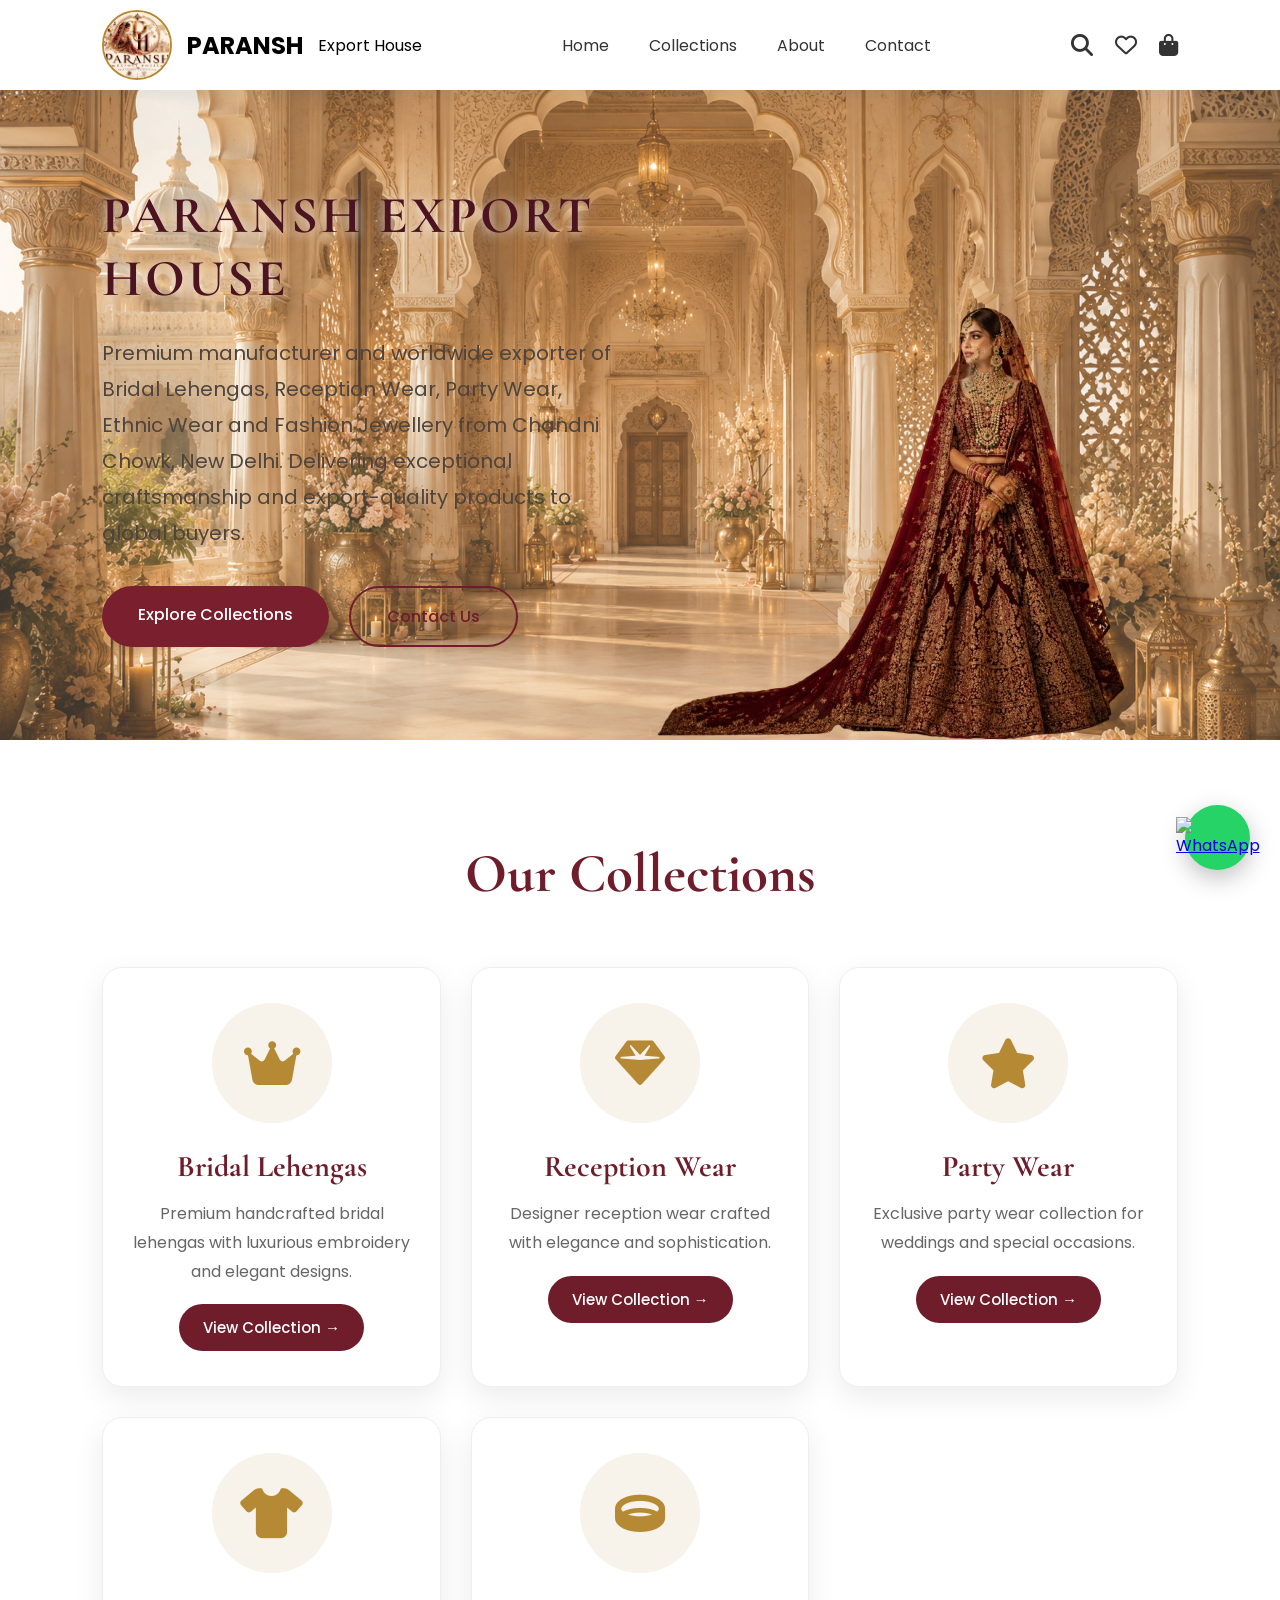
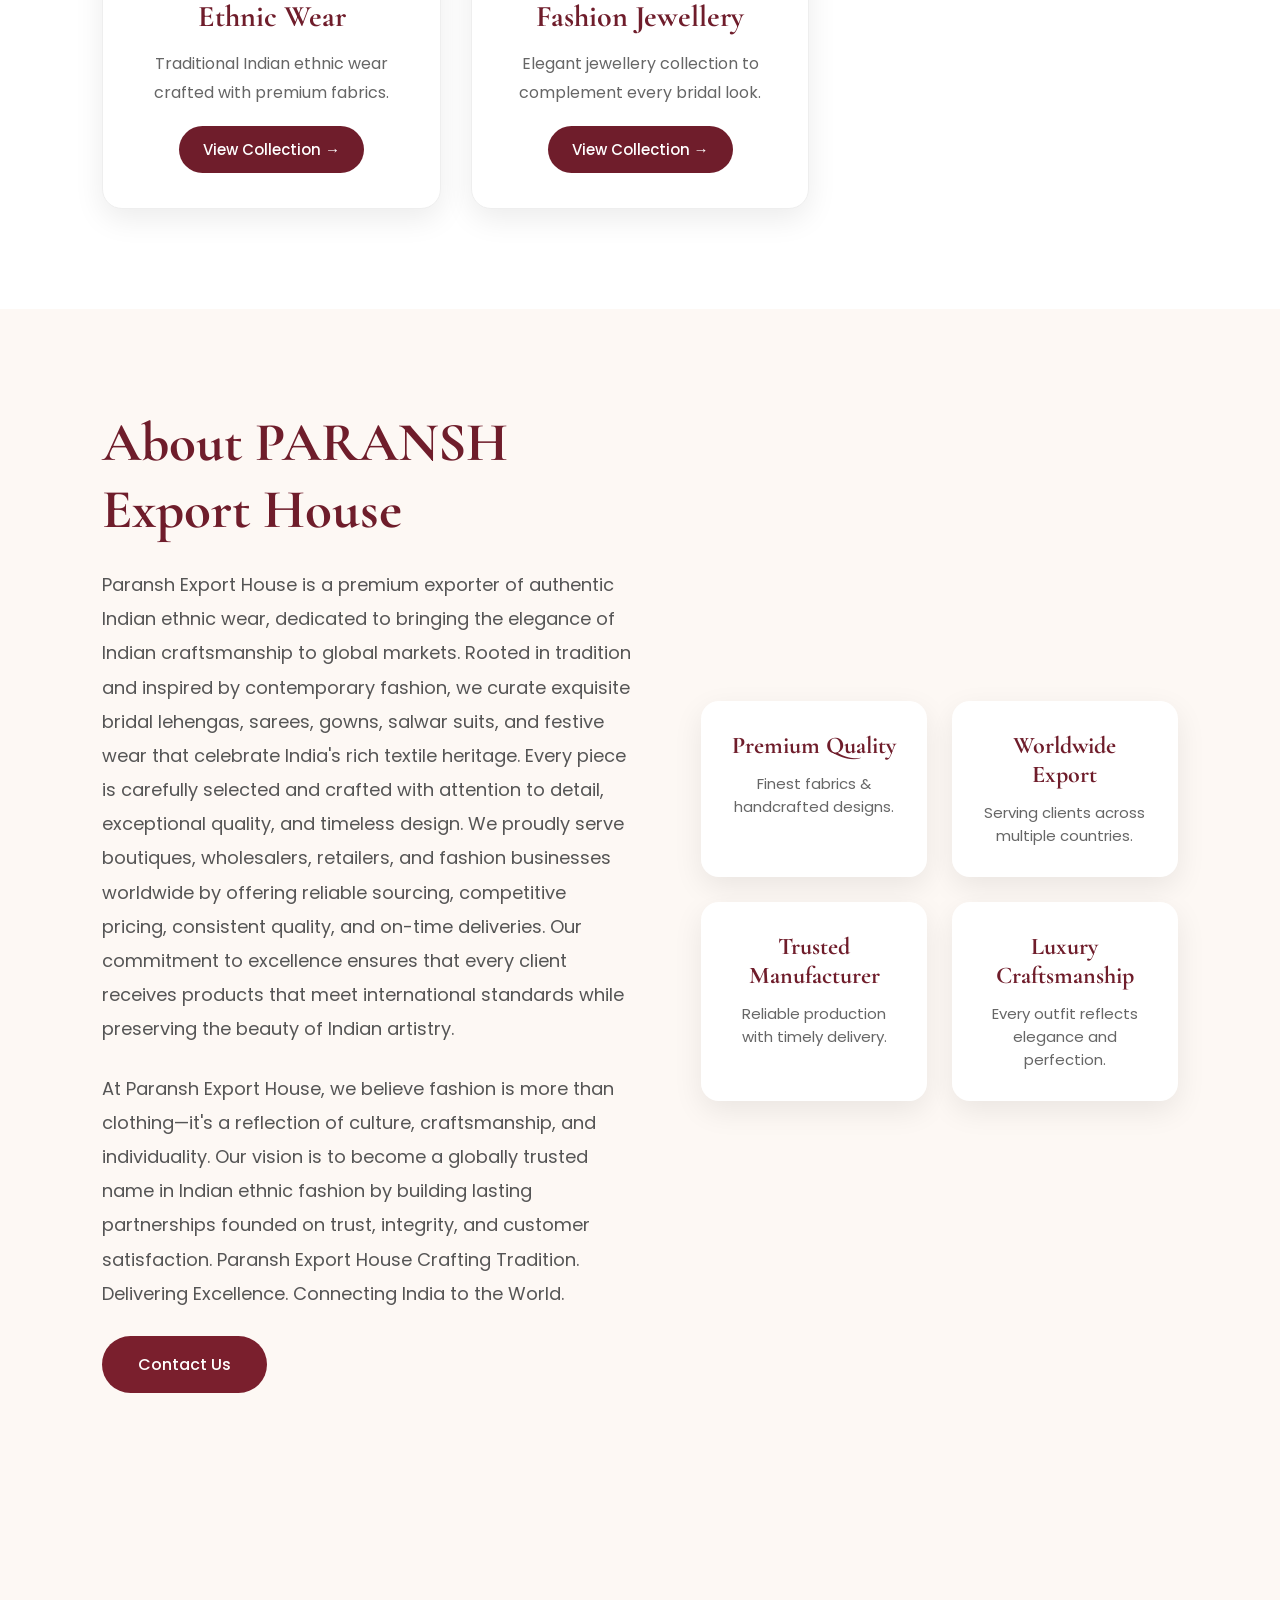
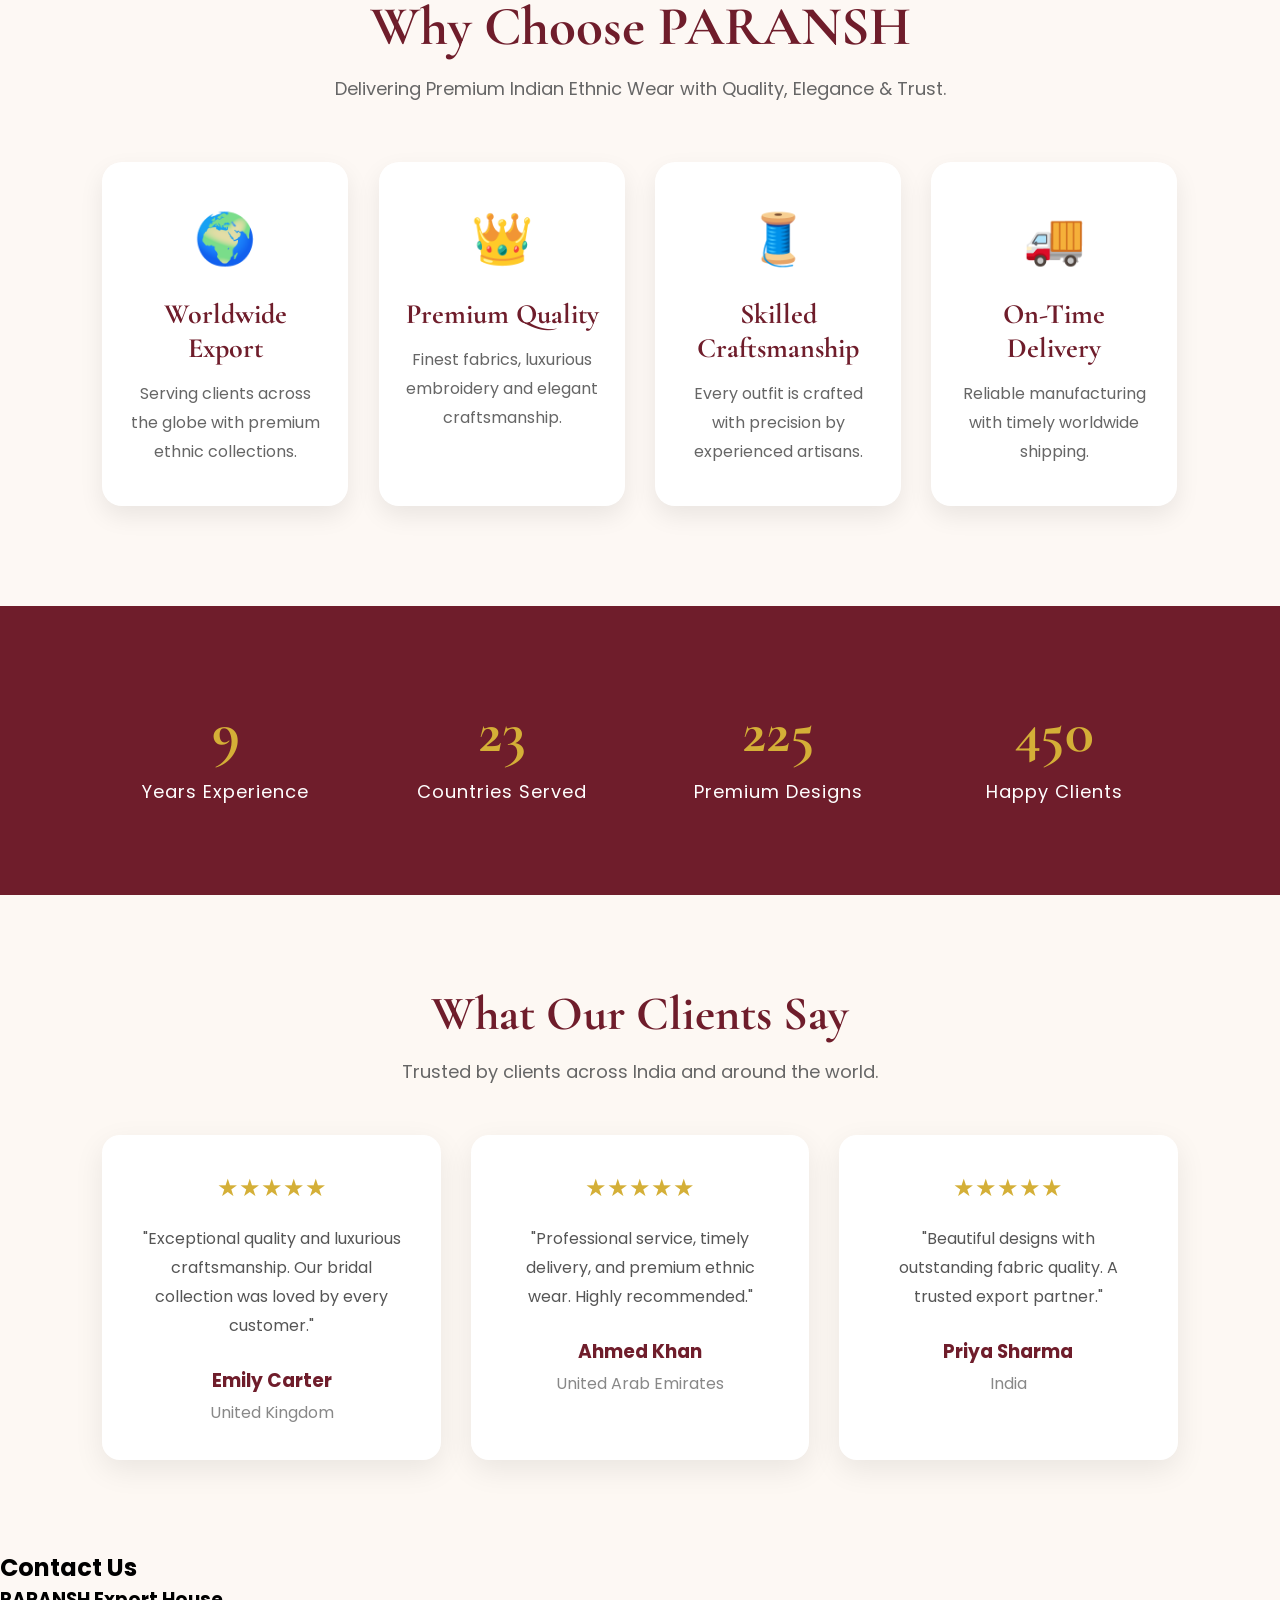
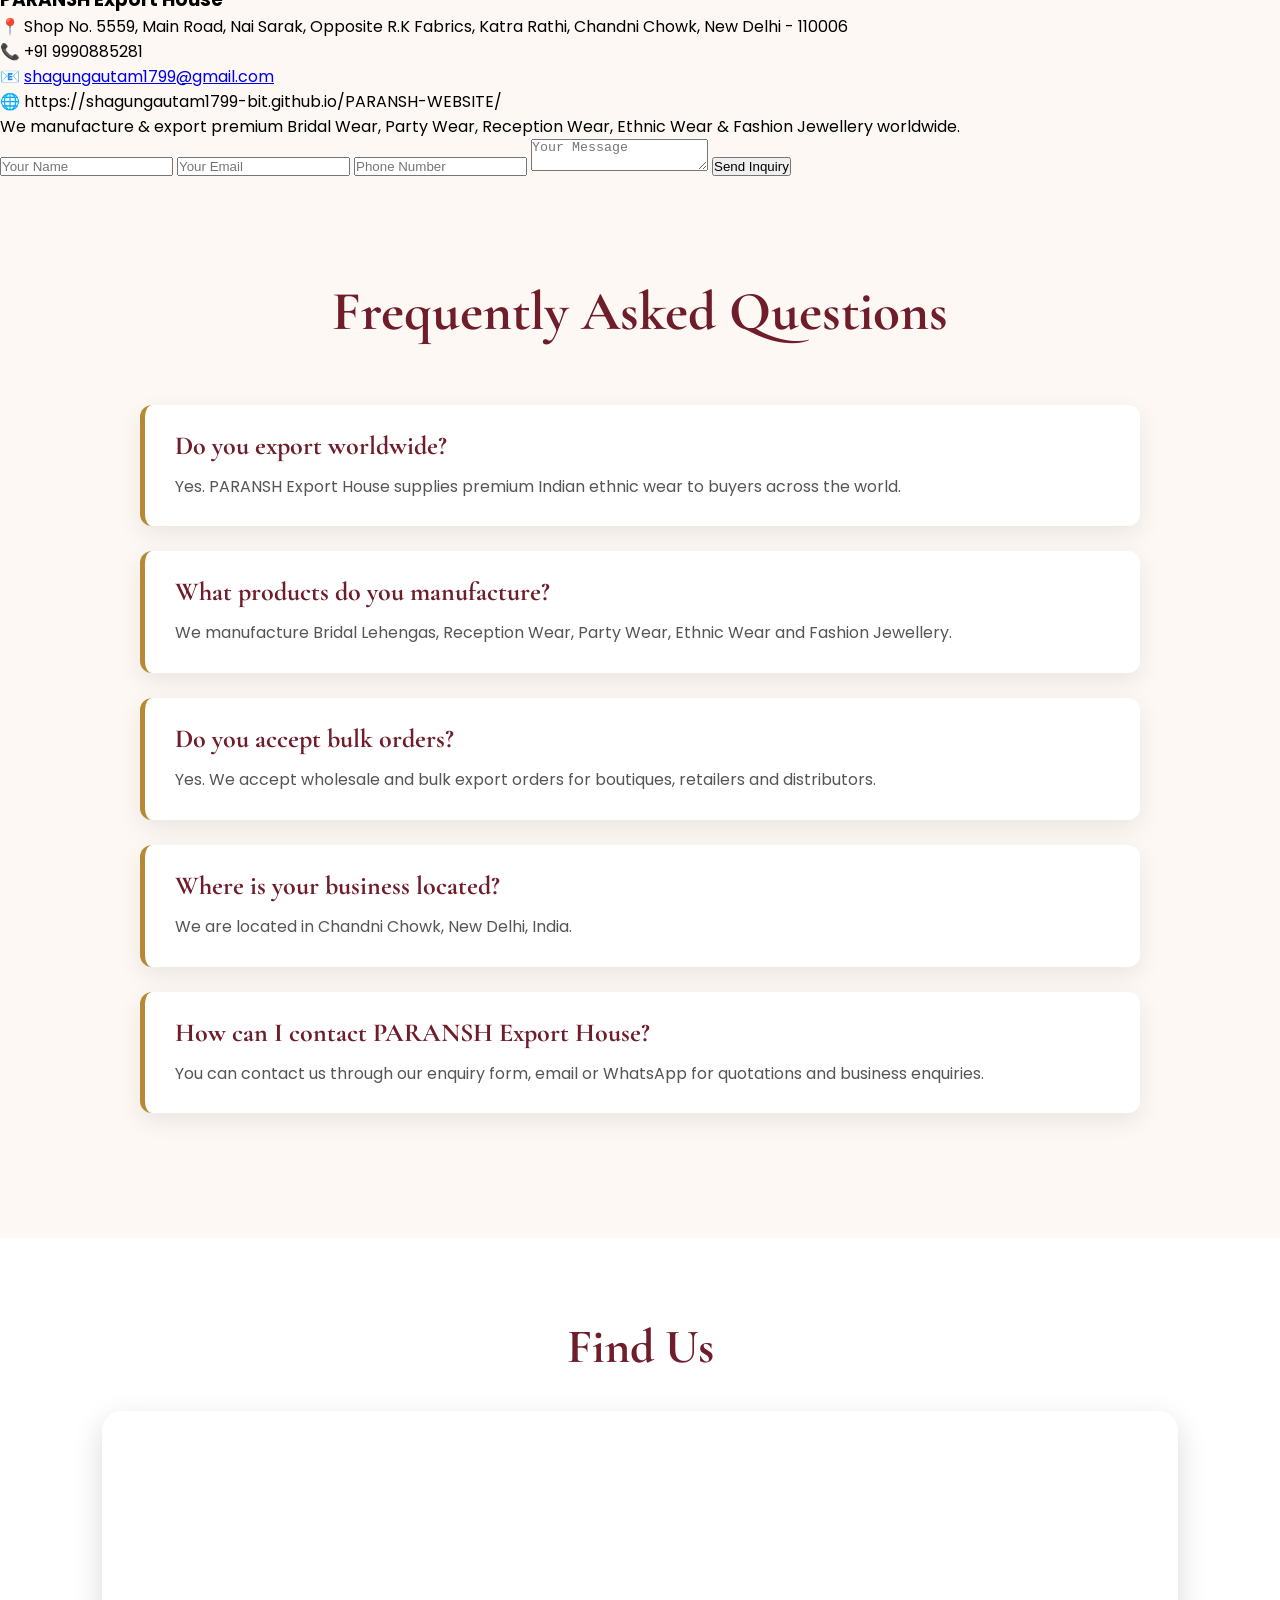
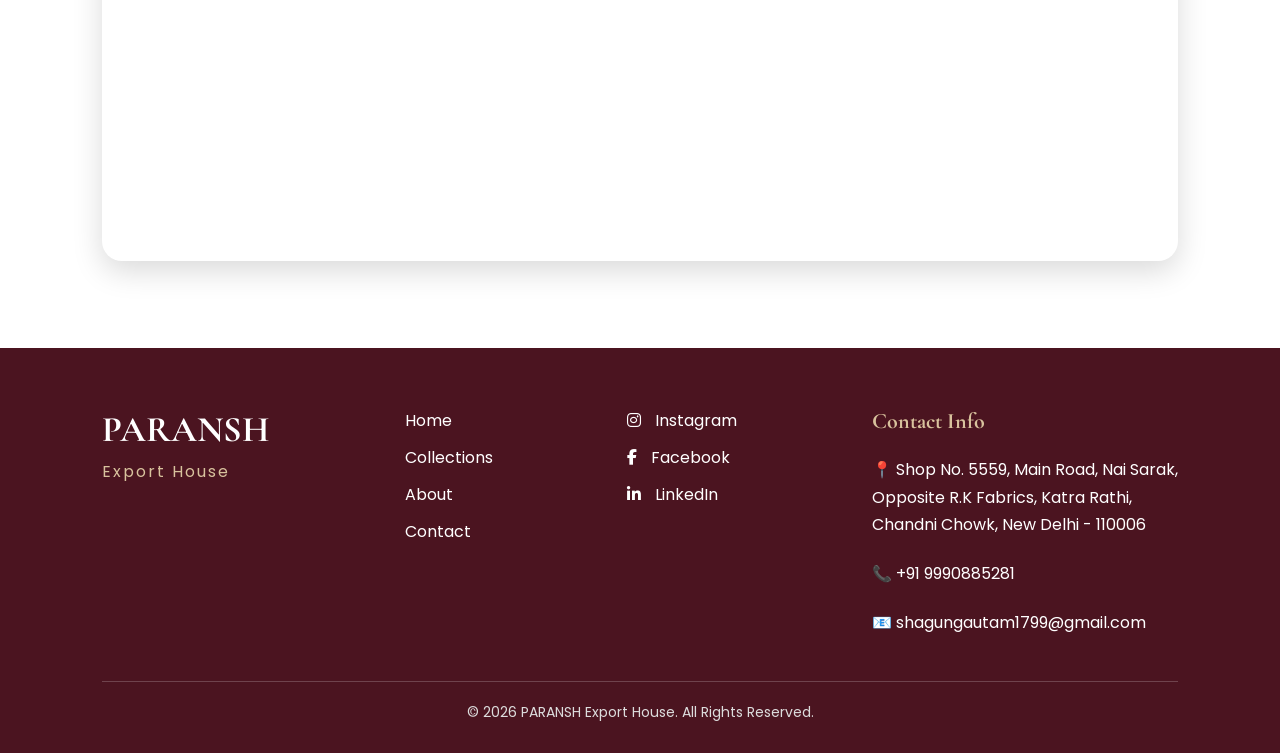
==== commit 2e5678eb: "Added floating WhatsApp button across all pages" ====
--- a/index.html
+++ b/index.html
@@ -666,8 +666,14 @@
 </footer>
 <!-- ================= WHATSAPP ================= -->
 
-<a href="https://wa.me/919990885281" class="whatsapp-float" target="_blank">
-<img src="https://cdn.jsdelivr.net/gh/simple-icons/simple-icons/icons/whatsapp.svg" alt="Contact PARANSH Export House on WhatsApp"
+<a href="https://wa.me/919990885281"
+   class="whatsapp-float"
+   target="_blank"
+   aria-label="Contact PARANSH Export House on WhatsApp">
+
+    <img src="https://cdn.jsdelivr.net/gh/simple-icons/simple-icons/icons/whatsapp.svg"
+         alt="WhatsApp">
+
 </a>
 
 <!-- Back To Top Button -->
--- a/style.css
+++ b/style.css
@@ -115,6 +115,10 @@
     height:650px;
     background:url("images/banners/hero-banner.jpg") center center/cover no-repeat;
     overflow:hidden;
+}
+
+html, body{
+    overflow-x:hidden;
 }
 
 .hero::before{
@@ -142,13 +146,14 @@
 }
 
 .hero-left h2{
-    font-size:36px;
-    color:#5A0F1F;
     font-family:'Cormorant Garamond', serif;
+    font-size:52px;
     font-weight:700;
+    color:#4B1420;
+    margin-bottom:25px;
     letter-spacing:3px;
     text-transform:uppercase;
-    text-shadow:1px 1px 4px rgba(255,255,255,0.5);
+    text-shadow:0 2px 12px rgba(255,255,255,.9);
 }
 
 .hero-left p{
@@ -202,9 +207,10 @@
 }
 
 .hero-model{
-    width:800px;
+    width:850px;
     max-width:none;
-    transform:translateY(100px);
+    height:auto;
+    transform:translate(0,100px);
 }
 
 @media(max-width:991px){
@@ -228,10 +234,6 @@
     font-size:48px;
 }
 
-.hero-left h2{
-    font-size:24px;
-}
-
 .hero-left p{
     font-size:18px;
 }
@@ -241,63 +243,6 @@
     flex-wrap:wrap;
 }
 
-.hero-model{
-    width:340px;
-    margin-top:40px;
-}
-
-}
-
-/* ===========================
-   MOBILE
-=========================== */
-
-@media(max-width:991px){
-
-.hero-overlay{
-
-    flex-direction:column;
-
-    text-align:center;
-
-    padding:120px 30px 60px;
-}
-
-.hero-left,
-.hero-right{
-
-    width:100%;
-}
-
-.hero-left h1{
-
-    font-size:50px;
-}
-
-.hero-left p{
-
-    font-size:20px;
-
-    margin:auto auto 30px;
-}
-
-.hero-right{
-
-    justify-content:center;
-
-    margin-top:40px;
-}
-
-.hero-model{
-
-    width:380px;
-}
-
-}
-.hero-buttons{
-
-    justify-content:center;
-
 }
 /* ===========================
    COLLECTIONS
@@ -319,7 +264,9 @@
 }
 
 .collection-container{
-    grid-template-columns:repeat(2,1fr);
+    display:grid;
+    grid-template-columns:repeat(auto-fit,minmax(280px,1fr));
+    gap:30px;
 }
 
 .collection-card{
@@ -689,12 +636,10 @@
 
 }
 
-.whatsapp-float img{
-
-    width:34px;
-    height:34px;
-
-    filter:brightness(0) invert(1);
+.whatsapp-float i{
+
+    font-size:34px;
+    color:#fff;
 
 }
 /* ===========================
@@ -1075,13 +1020,11 @@
     background:#b68a35;
     transform:translateY(-3px);
 }
-.hero-left h2{
-
-    font-size:38px;
-    color:#b68a35;
+.collections h2{
+    font-size:55px;
+    color:#6f1d2b;
     font-family:'Cormorant Garamond',serif;
-    margin-bottom:20px;
-
+    margin-bottom:60px;
 }
 
 .hero-buttons{
@@ -1106,3 +1049,566 @@
     color:#fff;
 
 }
+/* ===========================
+   BRIDAL HERO
+=========================== */
+
+.bridal-hero{
+    height:420px;
+    background:linear-gradient(135deg,#4B1420 0%, #7A1F2D 50%, #B68A35 100%);
+    position:relative;
+    overflow:hidden;
+}
+
+.bridal-hero::before{
+    content:"";
+    position:absolute;
+    inset:0;
+    background:rgba(0,0,0,.25);
+}
+
+.bridal-overlay{
+    position:relative;
+    z-index:2;
+    height:100%;
+    display:flex;
+    justify-content:center;
+    align-items:center;
+    text-align:center;
+    padding:0 20px;
+}
+
+.bridal-content{
+    max-width:850px;
+}
+
+.breadcrumb{
+    color:#F5D67B;
+    letter-spacing:2px;
+    margin-bottom:20px;
+    font-size:15px;
+    text-transform:uppercase;
+}
+
+.bridal-content h1{
+    font-size:64px;
+    color:#fff;
+    font-family:'Cormorant Garamond', serif;
+    margin-bottom:20px;
+}
+
+.bridal-content p{
+    color:#f5f5f5;
+    font-size:19px;
+    line-height:1.8;
+}
+
+@media(max-width:768px){
+
+.bridal-content h1{
+    font-size:42px;
+}
+
+.bridal-content p{
+    font-size:16px;
+}
+
+}
+
+/* ===========================
+   BRIDAL PRODUCTS
+=========================== */
+
+.bridal-products{
+    padding:100px 8%;
+    background:#fdf8f4;
+}
+
+.section-title{
+    text-align:center;
+    margin-bottom:60px;
+}
+
+.section-title h2{
+    font-size:54px;
+    font-family:'Cormorant Garamond',serif;
+    color:#6f1d2b;
+    margin-bottom:15px;
+}
+
+.section-title p{
+    color:#666;
+    font-size:18px;
+    max-width:700px;
+    margin:auto;
+    line-height:1.8;
+}
+
+.products-grid{
+    display:grid;
+    grid-template-columns:repeat(auto-fit,minmax(350px,1fr));
+    gap:35px;
+}
+
+.product-card{
+    background:#fff;
+    border-radius:20px;
+    overflow:hidden;
+    box-shadow:0 12px 35px rgba(0,0,0,.08);
+    transition:.35s;
+}
+
+.product-card:hover{
+    transform:translateY(-10px);
+    box-shadow:0 18px 45px rgba(0,0,0,.15);
+}
+
+.product-image{
+    height:340px;
+    background:#f3eee7;
+    display:flex;
+    justify-content:center;
+    align-items:center;
+}
+
+.product-image img{
+    width:100%;
+    height:100%;
+    object-fit:cover;
+    transition:.4s;
+}
+
+.product-card:hover .product-image img{
+    transform:scale(1.08);
+}
+
+.product-info{
+    padding:30px;
+}
+
+.product-code{
+    display:inline-block;
+    background:#f4e7cf;
+    color:#7a1f2d;
+    padding:6px 14px;
+    border-radius:30px;
+    font-size:13px;
+    font-weight:600;
+    margin-bottom:15px;
+}
+
+.product-info h3{
+    font-size:30px;
+    color:#6f1d2b;
+    font-family:'Cormorant Garamond',serif;
+    margin-bottom:15px;
+}
+
+.product-info p{
+    color:#666;
+    line-height:1.8;
+    margin-bottom:25px;
+}
+
+.product-buttons{
+    display:flex;
+    gap:15px;
+    flex-wrap:wrap;
+}
+
+.view-btn,
+.whatsapp-btn{
+    flex:1;
+    text-align:center;
+    text-decoration:none;
+    padding:12px;
+    border-radius:40px;
+    font-weight:500;
+    transition:.3s;
+}
+
+.view-btn{
+    background:#6f1d2b;
+    color:#fff;
+}
+
+.view-btn:hover{
+    background:#4b1420;
+}
+
+.whatsapp-btn{
+    background:#25D366;
+    color:#fff;
+}
+
+.whatsapp-btn:hover{
+    background:#1da851;
+}
+
+/* ===========================
+   PRODUCT DETAILS STYLE
+=========================== */
+
+.export-badge{
+    display:inline-block;
+    background:#d4af37;
+    color:#fff;
+    padding:6px 14px;
+    border-radius:30px;
+    font-size:13px;
+    font-weight:600;
+    margin-bottom:15px;
+}
+
+.product-specs{
+    margin:20px 0;
+    padding:18px;
+    background:#faf7f2;
+    border-radius:12px;
+    border-left:4px solid #b68a35;
+}
+
+.product-specs p{
+    margin:8px 0;
+    color:#555;
+    font-size:15px;
+}
+
+.product-specs strong{
+    color:#6f1d2b;
+}
+
+.product-info p{
+    line-height:1.8;
+    color:#666;
+}
+
+/* ===========================
+   PRODUCT BADGE
+=========================== */
+
+.product-image{
+    position:relative;
+    overflow:hidden;
+}
+
+.product-badge{
+    position:absolute;
+    top:15px;
+    left:15px;
+    background:#6f1d2b;
+    color:#fff;
+    padding:8px 16px;
+    border-radius:30px;
+    font-size:12px;
+    font-weight:600;
+    letter-spacing:1px;
+    z-index:2;
+    box-shadow:0 6px 18px rgba(0,0,0,.15);
+}
+
+/* ===========================
+   WISHLIST ICON
+=========================== */
+
+.wishlist-icon{
+    position:absolute;
+    top:15px;
+    right:15px;
+    width:42px;
+    height:42px;
+    background:#fff;
+    border-radius:50%;
+    display:flex;
+    justify-content:center;
+    align-items:center;
+    cursor:pointer;
+    box-shadow:0 8px 20px rgba(0,0,0,.15);
+    transition:.3s;
+    z-index:2;
+}
+
+.wishlist-icon i{
+    color:#6f1d2b;
+    font-size:18px;
+    transition:.3s;
+}
+
+.wishlist-icon:hover{
+    transform:scale(1.1);
+}
+
+.wishlist-icon:hover i{
+    color:#d62828;
+}
+
+/* ===========================
+   QUICK VIEW
+=========================== */
+
+.quick-view{
+    position:absolute;
+    left:0;
+    bottom:-60px;
+    width:100%;
+    text-align:center;
+    transition:.35s;
+}
+
+.quick-view a{
+    display:inline-block;
+    background:#6f1d2b;
+    color:#fff;
+    padding:12px 28px;
+    border-radius:30px;
+    text-decoration:none;
+    font-size:14px;
+    font-weight:600;
+}
+
+.product-card:hover .quick-view{
+    bottom:20px;
+}
+
+/* ===========================
+   PRODUCT DETAILS PAGE
+=========================== */
+
+.product-details{
+    padding:100px 8%;
+    background:#fdf8f4;
+}
+
+.product-container{
+    display:flex;
+    justify-content:space-between;
+    align-items:flex-start;
+    gap:60px;
+}
+
+.product-gallery{
+    width:50%;
+}
+
+.main-image{
+    background:#fff;
+    border-radius:20px;
+    overflow:hidden;
+    box-shadow:0 12px 35px rgba(0,0,0,.08);
+    margin-bottom:20px;
+}
+
+.main-image img{
+    width:100%;
+    display:block;
+    transition:.4s;
+}
+
+.main-image img:hover{
+    transform:scale(1.05);
+}
+
+.thumbnail-images{
+    display:flex;
+    gap:15px;
+}
+
+.thumbnail-images img{
+    width:100px;
+    height:120px;
+    object-fit:cover;
+    border-radius:12px;
+    cursor:pointer;
+    border:2px solid transparent;
+    transition:.3s;
+}
+
+.thumbnail-images img:hover{
+    border-color:#b68a35;
+}
+
+.product-details-info{
+    width:50%;
+}
+
+.product-details-info h2{
+    font-size:48px;
+    color:#6f1d2b;
+    font-family:'Cormorant Garamond',serif;
+    margin:20px 0;
+}
+
+.product-code{
+    color:#777;
+    font-size:15px;
+    margin-bottom:25px;
+}
+
+.product-spec-list{
+    background:#fff;
+    padding:25px;
+    border-radius:18px;
+    box-shadow:0 10px 30px rgba(0,0,0,.08);
+    margin-bottom:30px;
+}
+
+.product-spec-list p{
+    margin-bottom:14px;
+    color:#555;
+}
+
+.product-description{
+    color:#666;
+    line-height:1.9;
+    margin-bottom:35px;
+}
+
+.product-action-buttons{
+    display:flex;
+    gap:20px;
+    flex-wrap:wrap;
+}
+
+.product-action-buttons a{
+    flex:1;
+    text-align:center;
+}
+
+@media(max-width:991px){
+
+    .product-container{
+        flex-direction:column;
+    }
+
+    .product-gallery,
+    .product-details-info{
+        width:100%;
+    }
+
+    .product-details-info h2{
+        font-size:38px;
+    }
+
+    .thumbnail-images{
+        justify-content:center;
+        flex-wrap:wrap;
+    }
+
+}
+
+.image-placeholder{
+    width:100%;
+    height:500px;
+    display:flex;
+    justify-content:center;
+    align-items:center;
+    background:#f3eee7;
+    color:#7a1f2b;
+    font-size:24px;
+    font-weight:600;
+    border-radius:20px;
+    border:2px dashed #d8c3a5;
+}
+
+/* ===========================
+   PRODUCT HIGHLIGHTS
+=========================== */
+
+.product-highlights{
+    padding:100px 8%;
+    background:#fff;
+}
+
+.highlights-grid{
+    display:grid;
+    grid-template-columns:repeat(3,1fr);
+    gap:30px;
+}
+
+.highlight-card{
+    background:#fdf8f4;
+    padding:35px;
+    text-align:center;
+    border-radius:20px;
+    box-shadow:0 10px 30px rgba(0,0,0,.08);
+    transition:.35s;
+}
+
+.highlight-card:hover{
+    transform:translateY(-10px);
+    box-shadow:0 18px 40px rgba(0,0,0,.15);
+}
+
+.highlight-card i{
+    font-size:48px;
+    color:#b68a35;
+    margin-bottom:20px;
+}
+
+.highlight-card h3{
+    font-size:28px;
+    color:#6f1d2b;
+    margin-bottom:15px;
+    font-family:'Cormorant Garamond',serif;
+}
+
+.highlight-card p{
+    color:#666;
+    line-height:1.8;
+}
+
+@media(max-width:991px){
+
+    .highlights-grid{
+        grid-template-columns:repeat(2,1fr);
+    }
+
+}
+
+@media(max-width:768px){
+
+    .highlights-grid{
+        grid-template-columns:1fr;
+    }
+
+}
+
+/* ===========================
+   RELATED PRODUCTS
+=========================== */
+
+.related-products{
+    padding:100px 8%;
+    background:#fdf8f4;
+}
+
+.footer-contact{
+    display:flex;
+    flex-direction:column;
+    gap:12px;
+    max-width:320px;
+}
+
+.footer-contact h3{
+    margin-bottom:10px;
+    font-size:22px;
+    font-family:'Cormorant Garamond',serif;
+    color:#d8c29d;
+}
+
+.footer-contact p{
+    color:#fff;
+    line-height:1.7;
+}
+
+.footer-contact a{
+    color:#fff;
+    text-decoration:none;
+    transition:.3s;
+}
+
+.footer-contact a:hover{
+    color:#d8c29d;
+}
+
+
